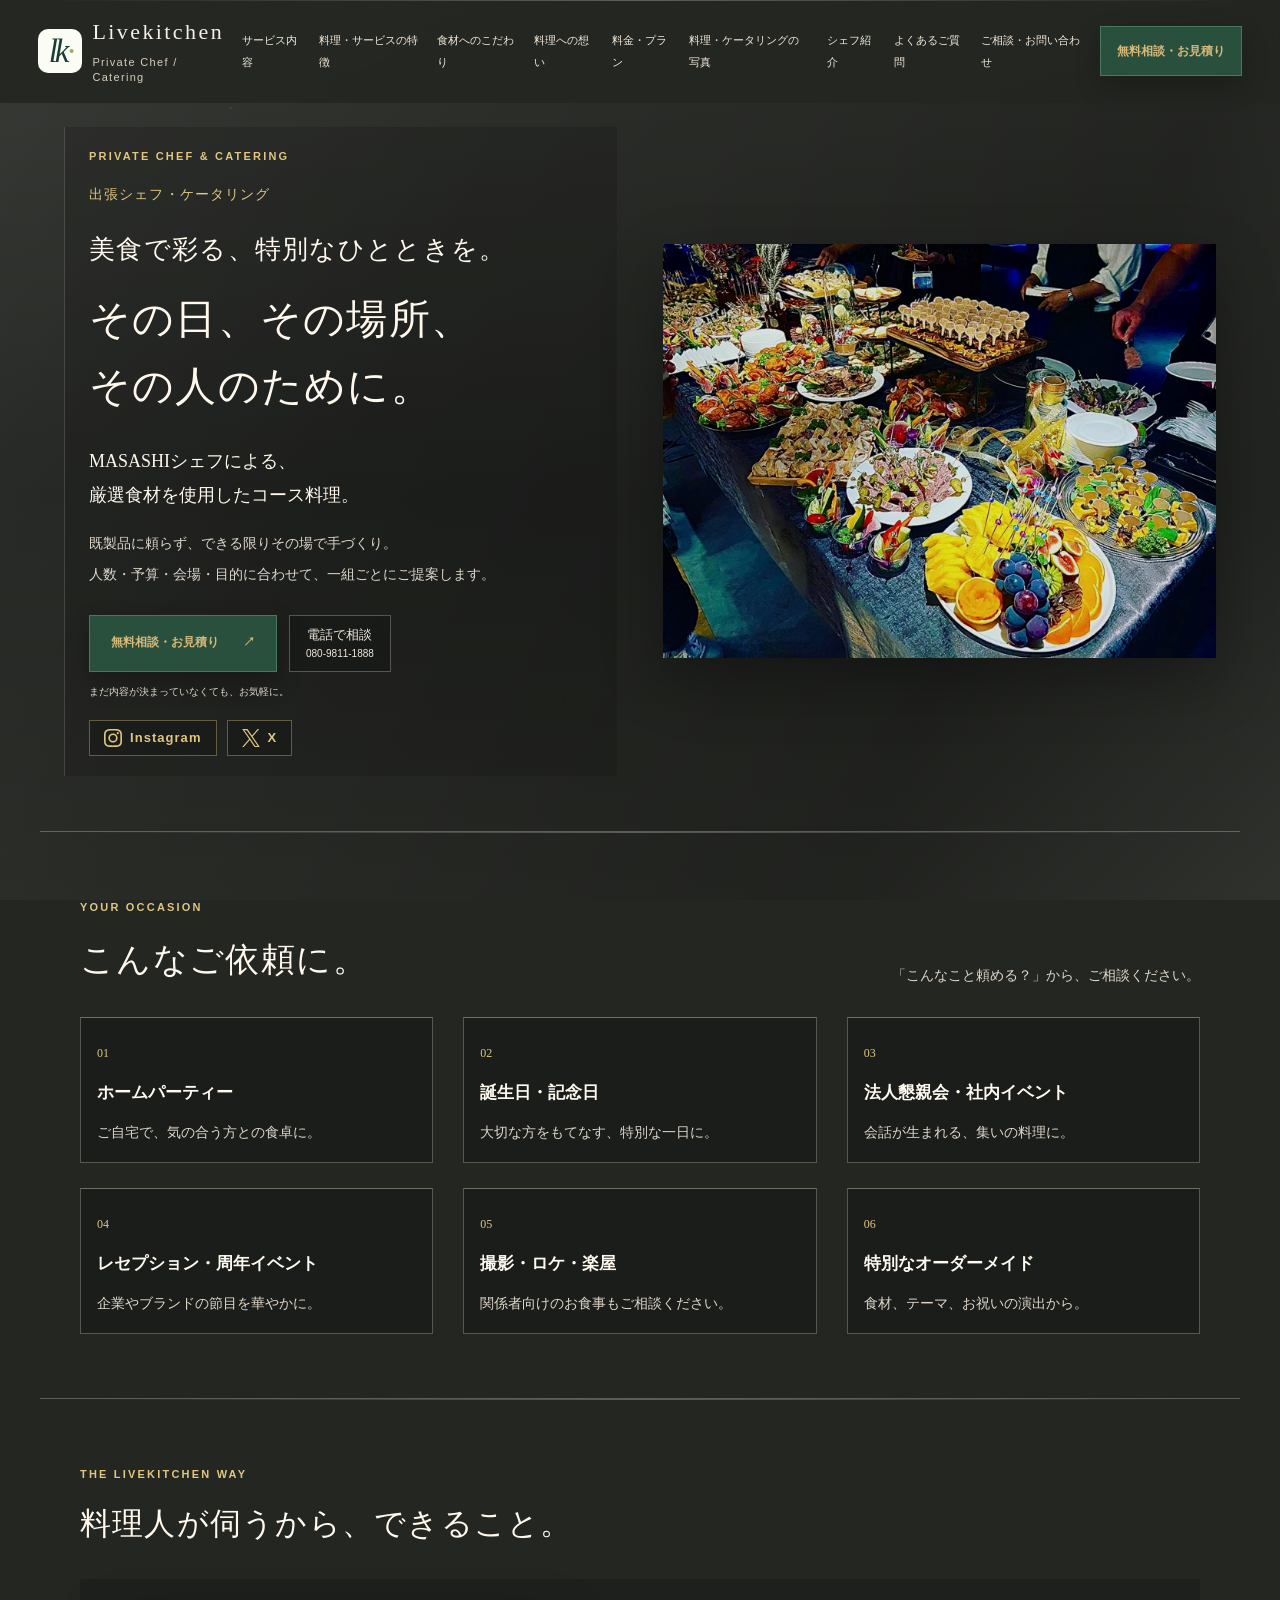
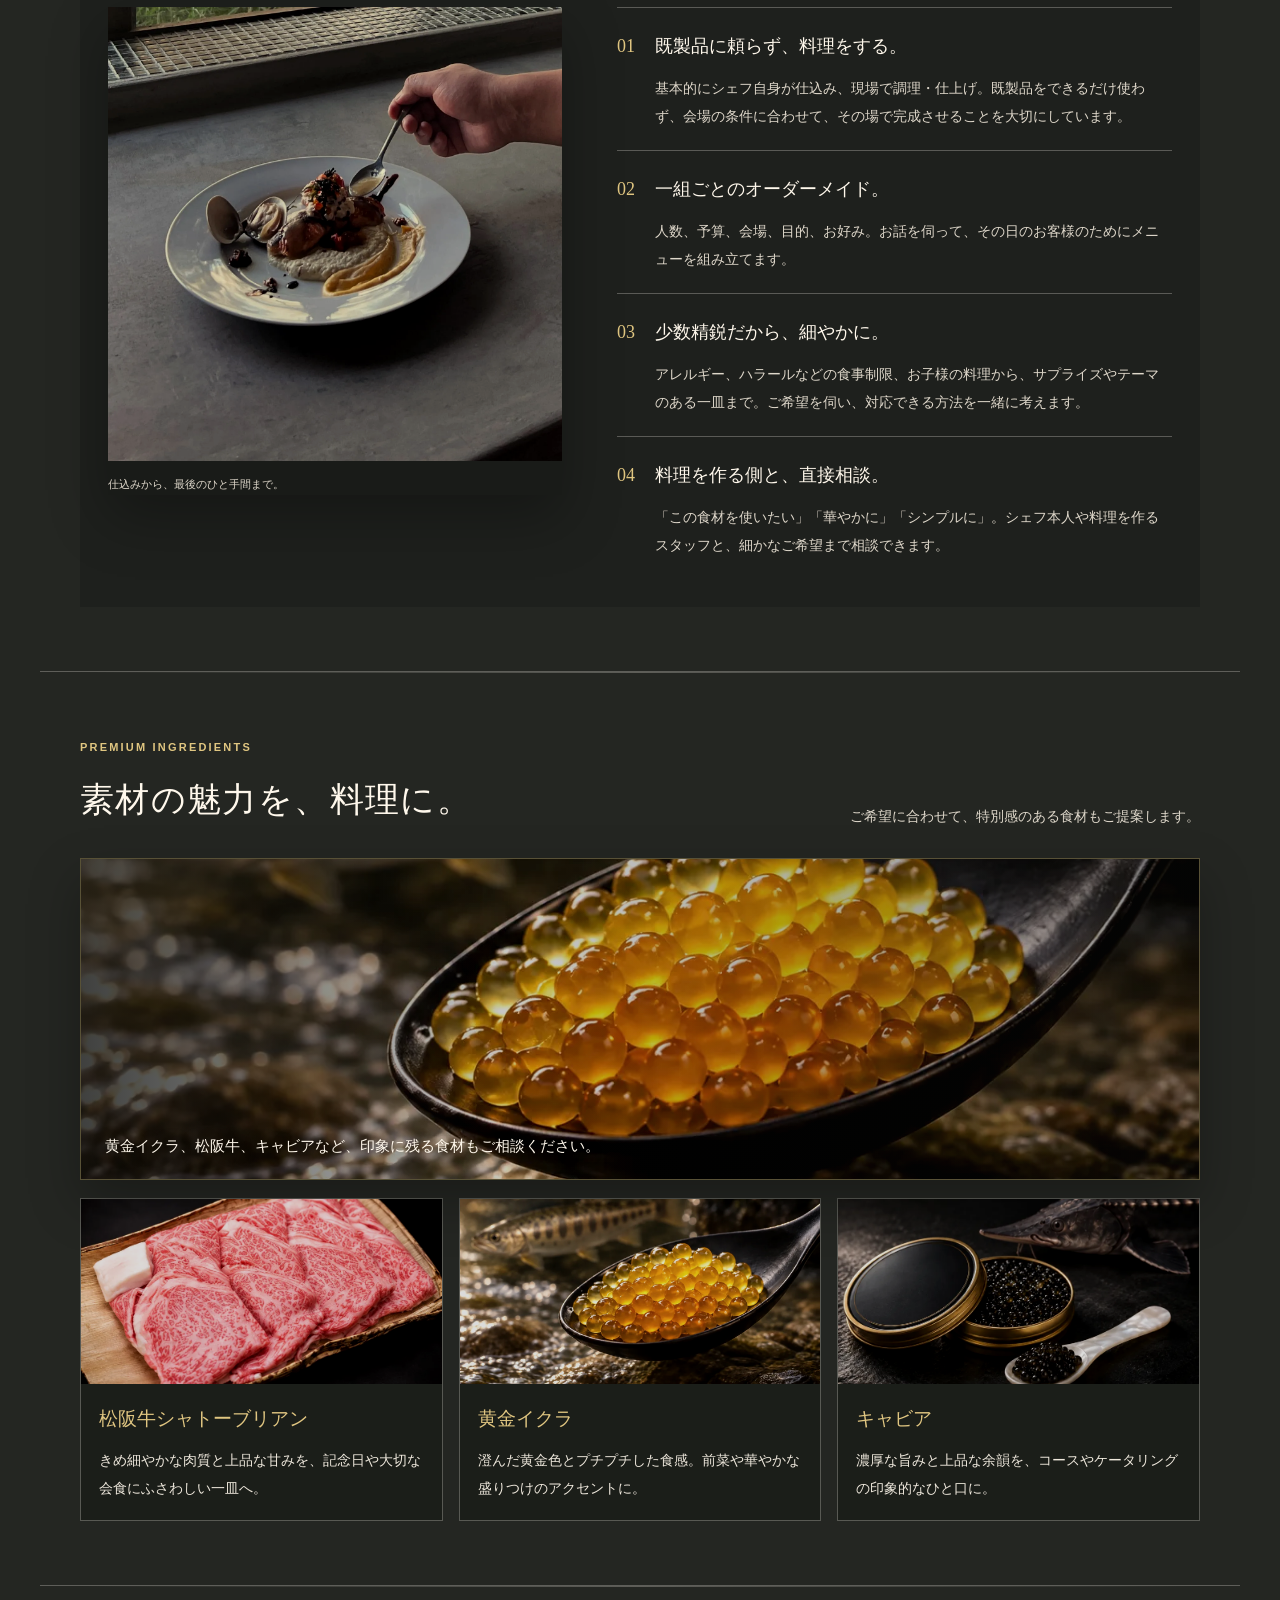
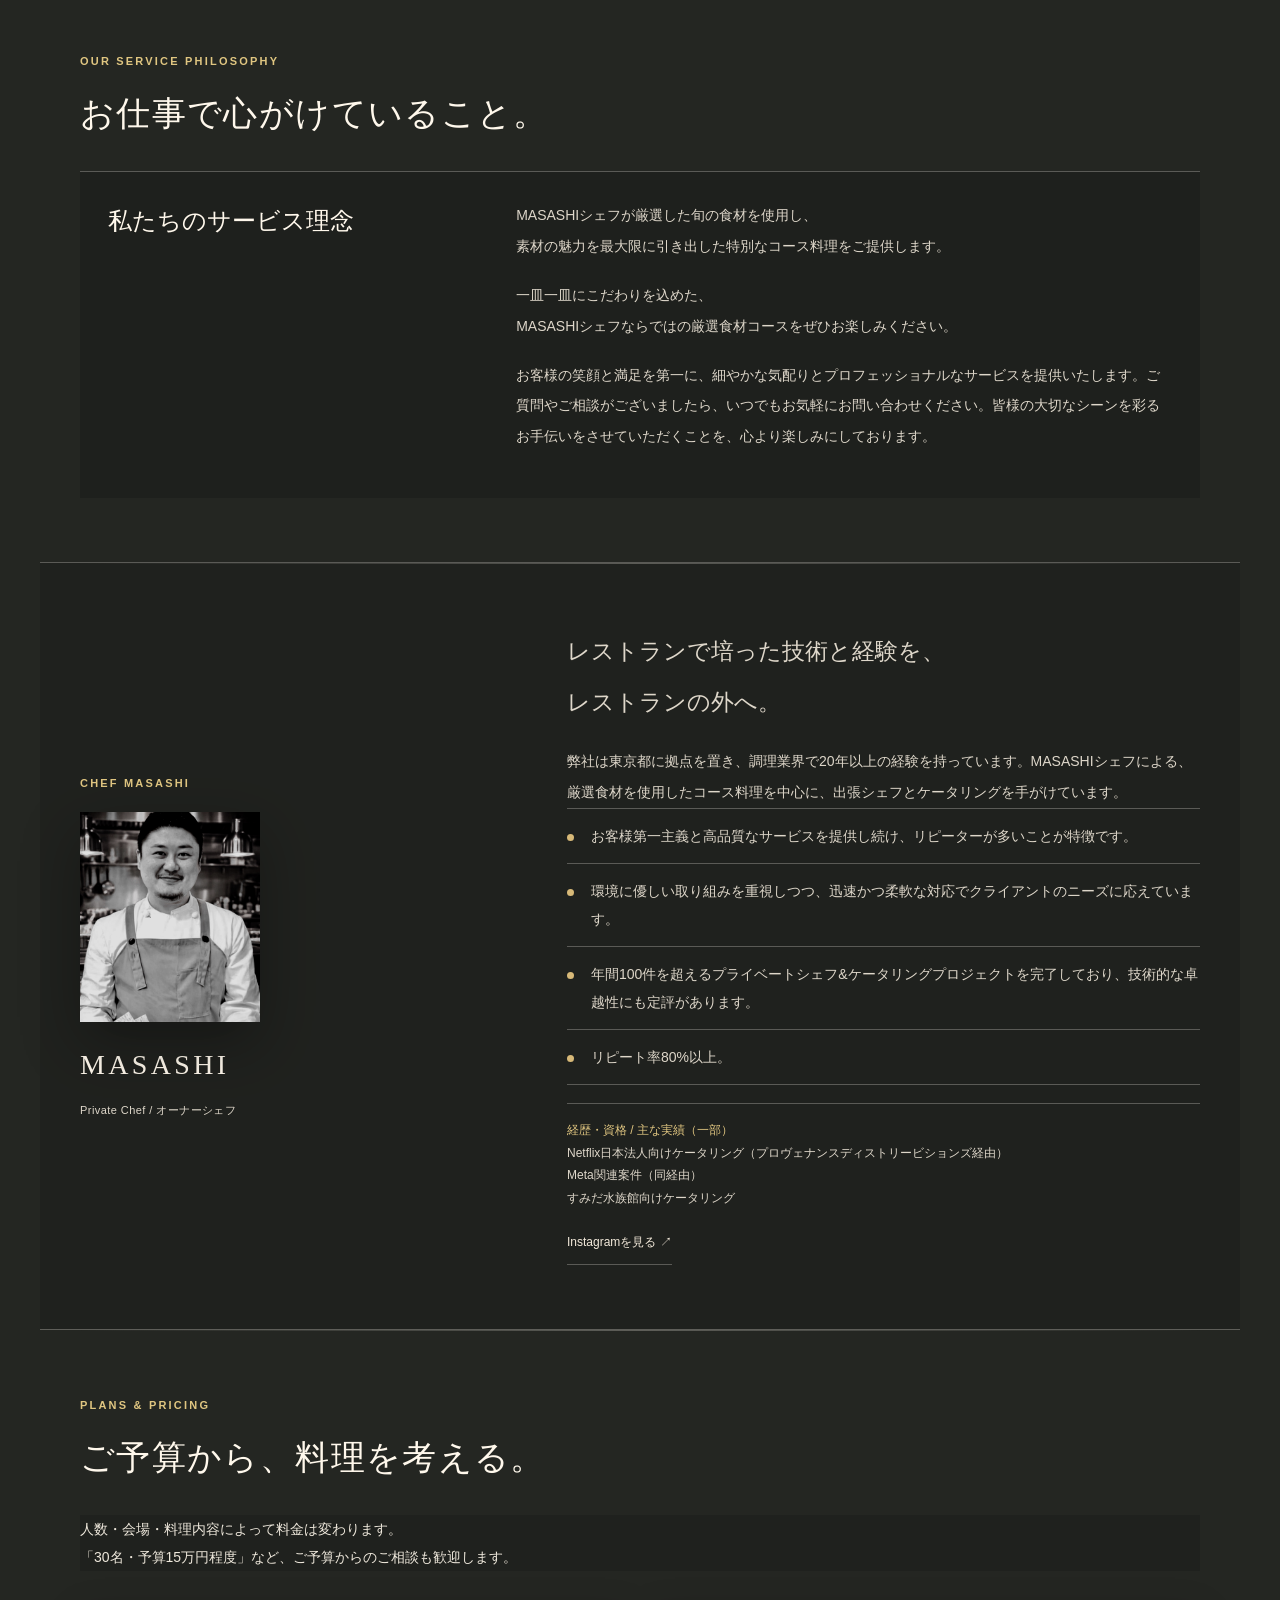
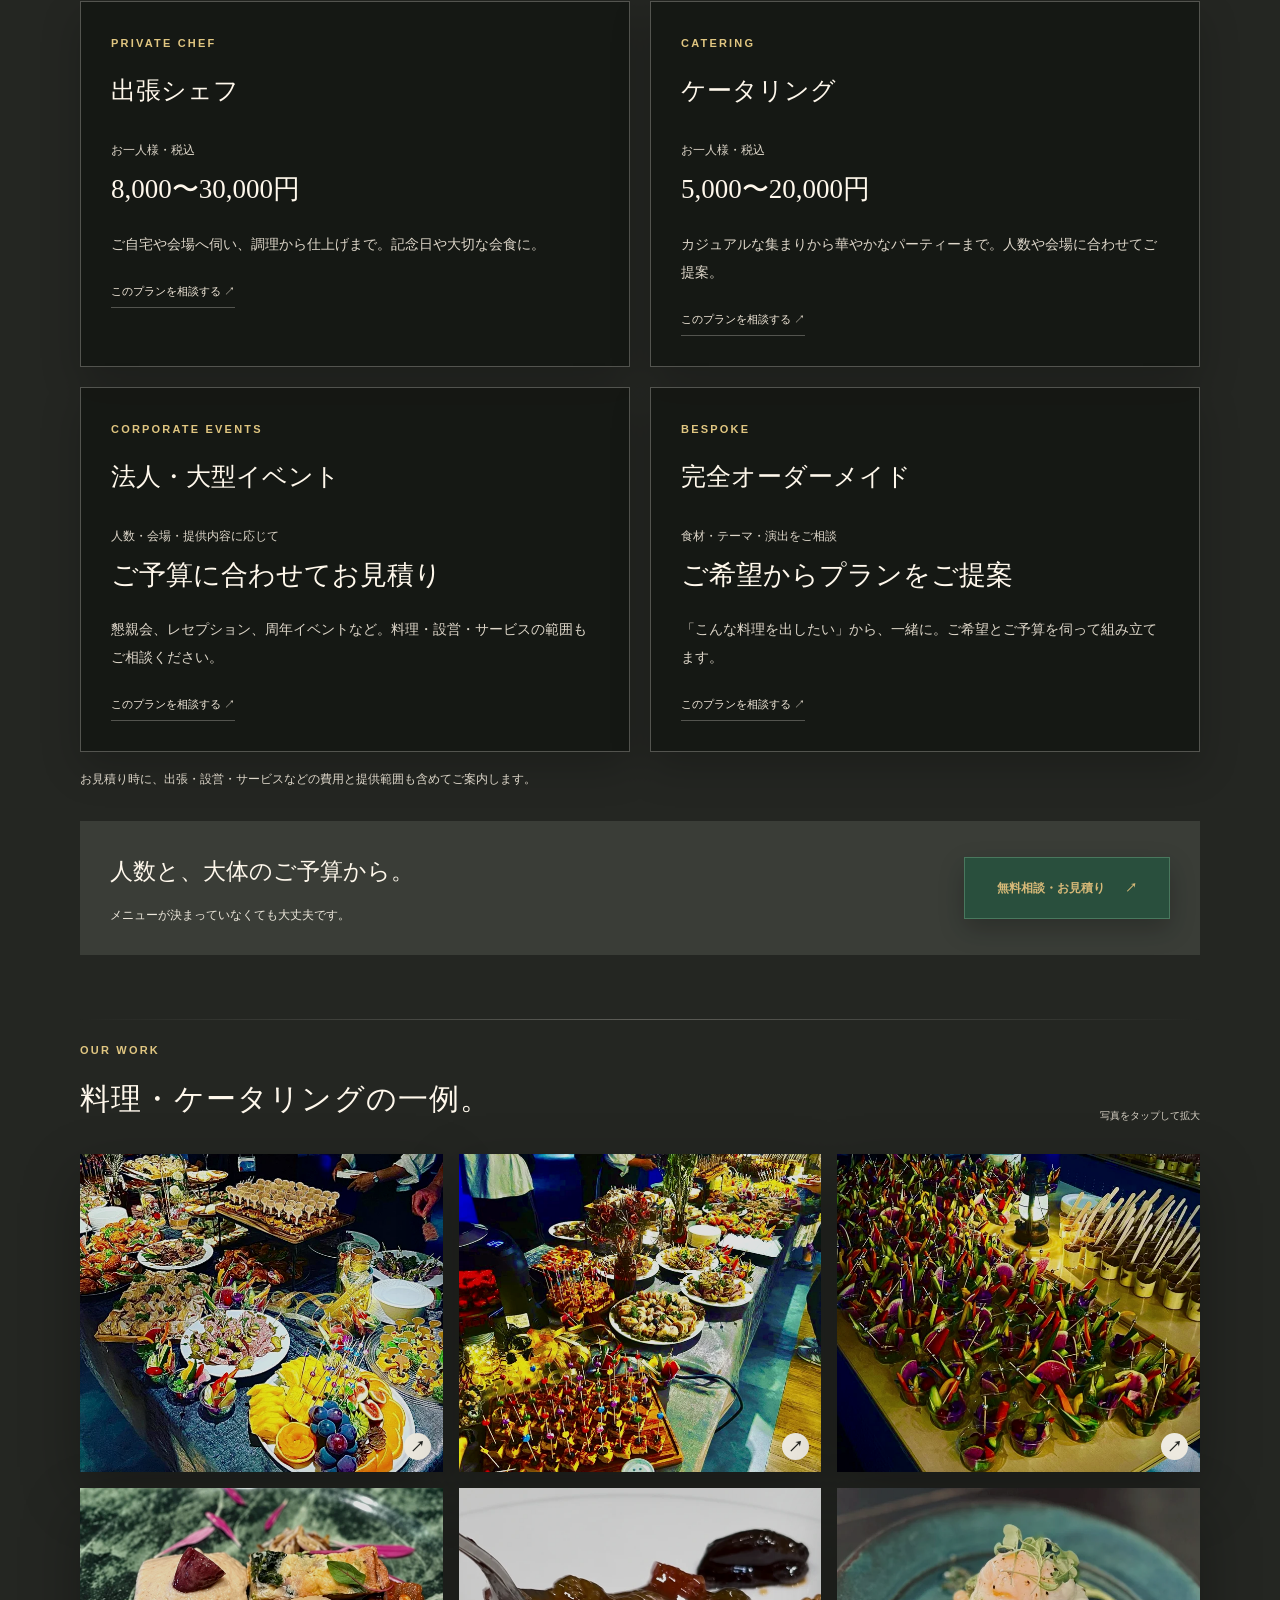
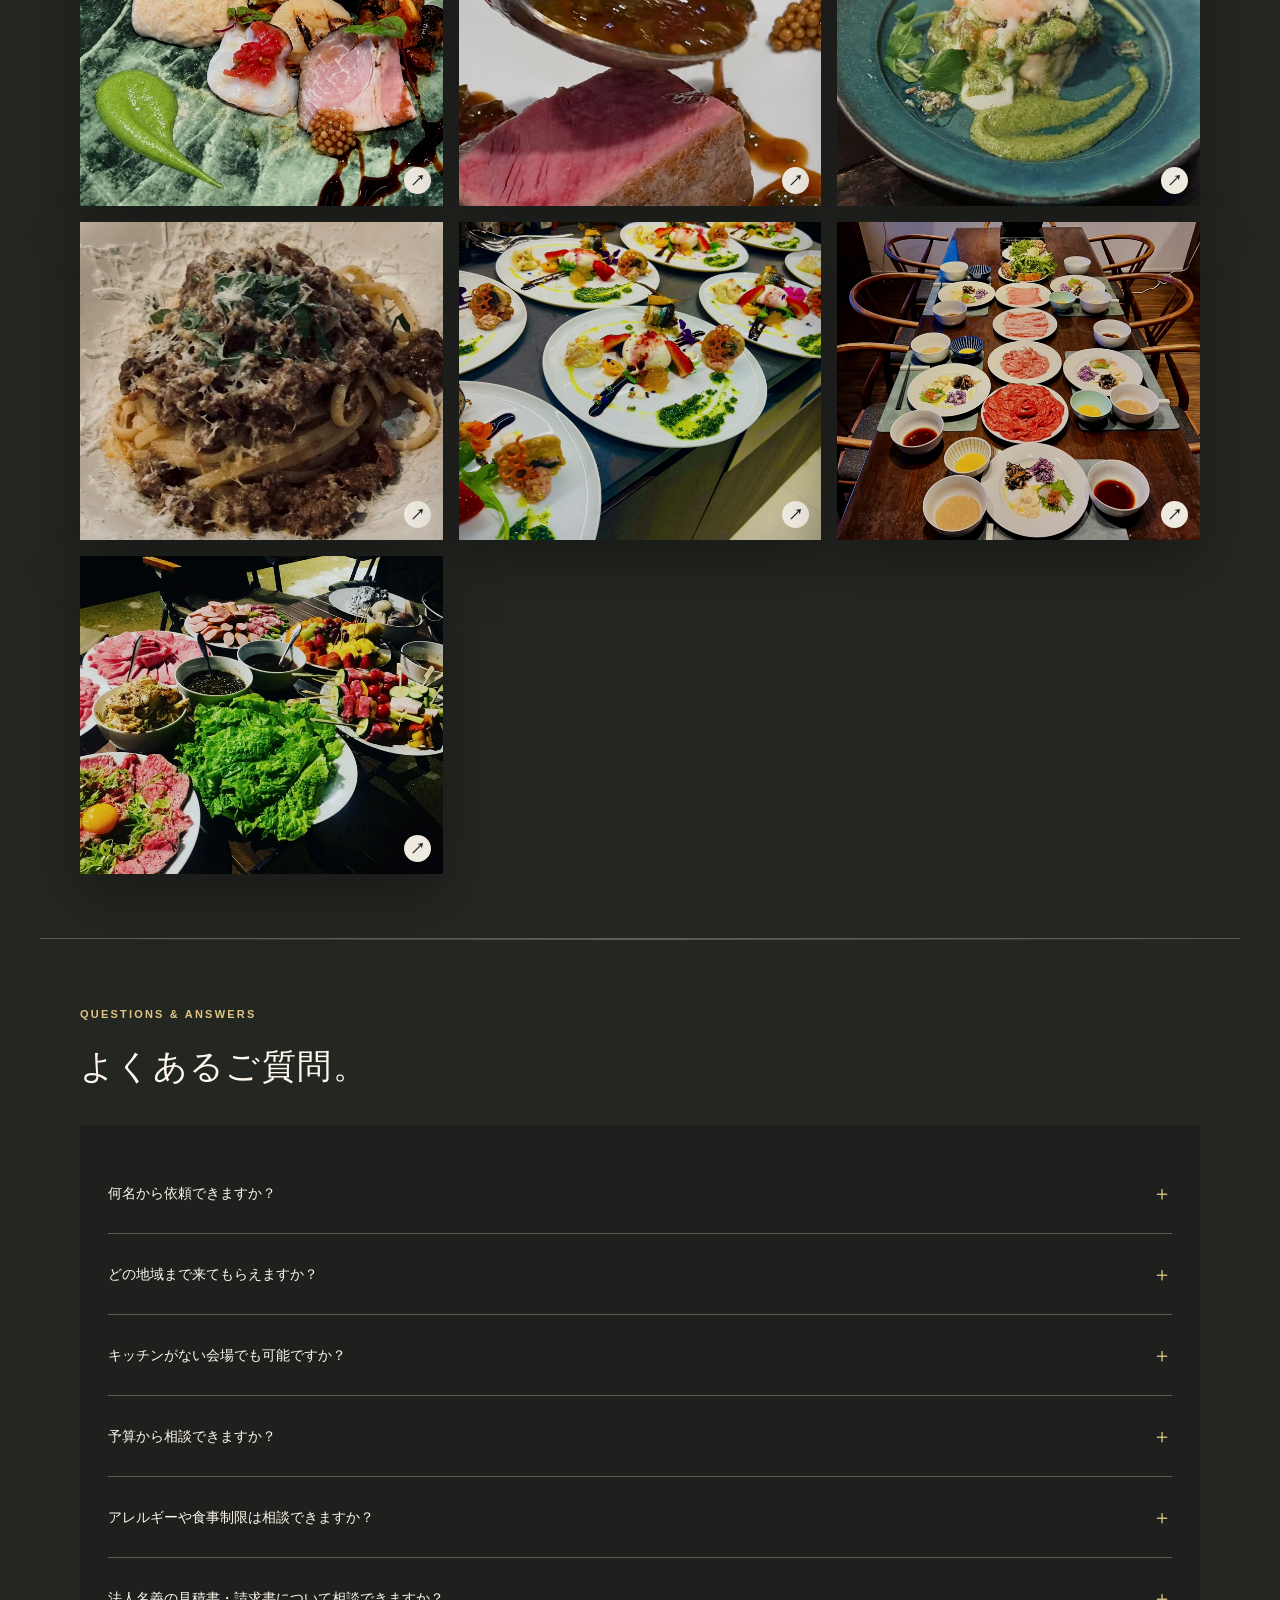
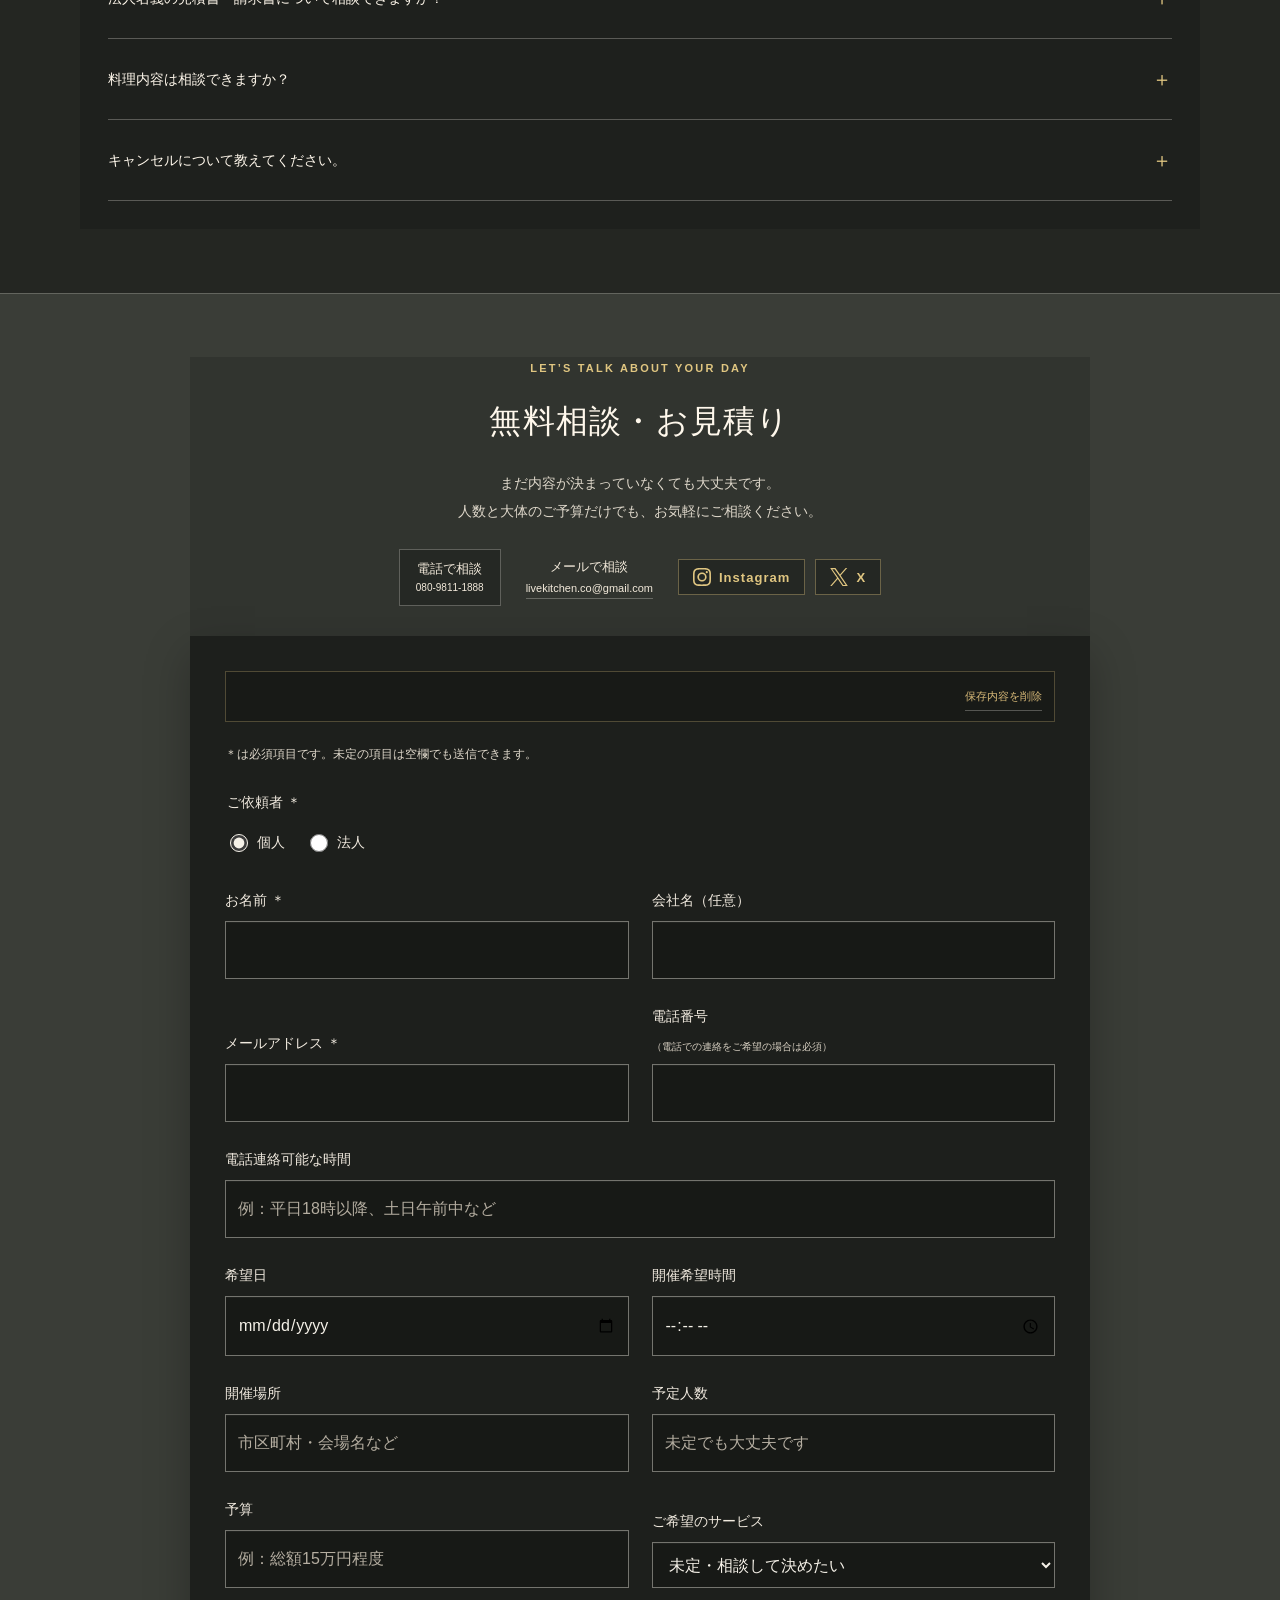
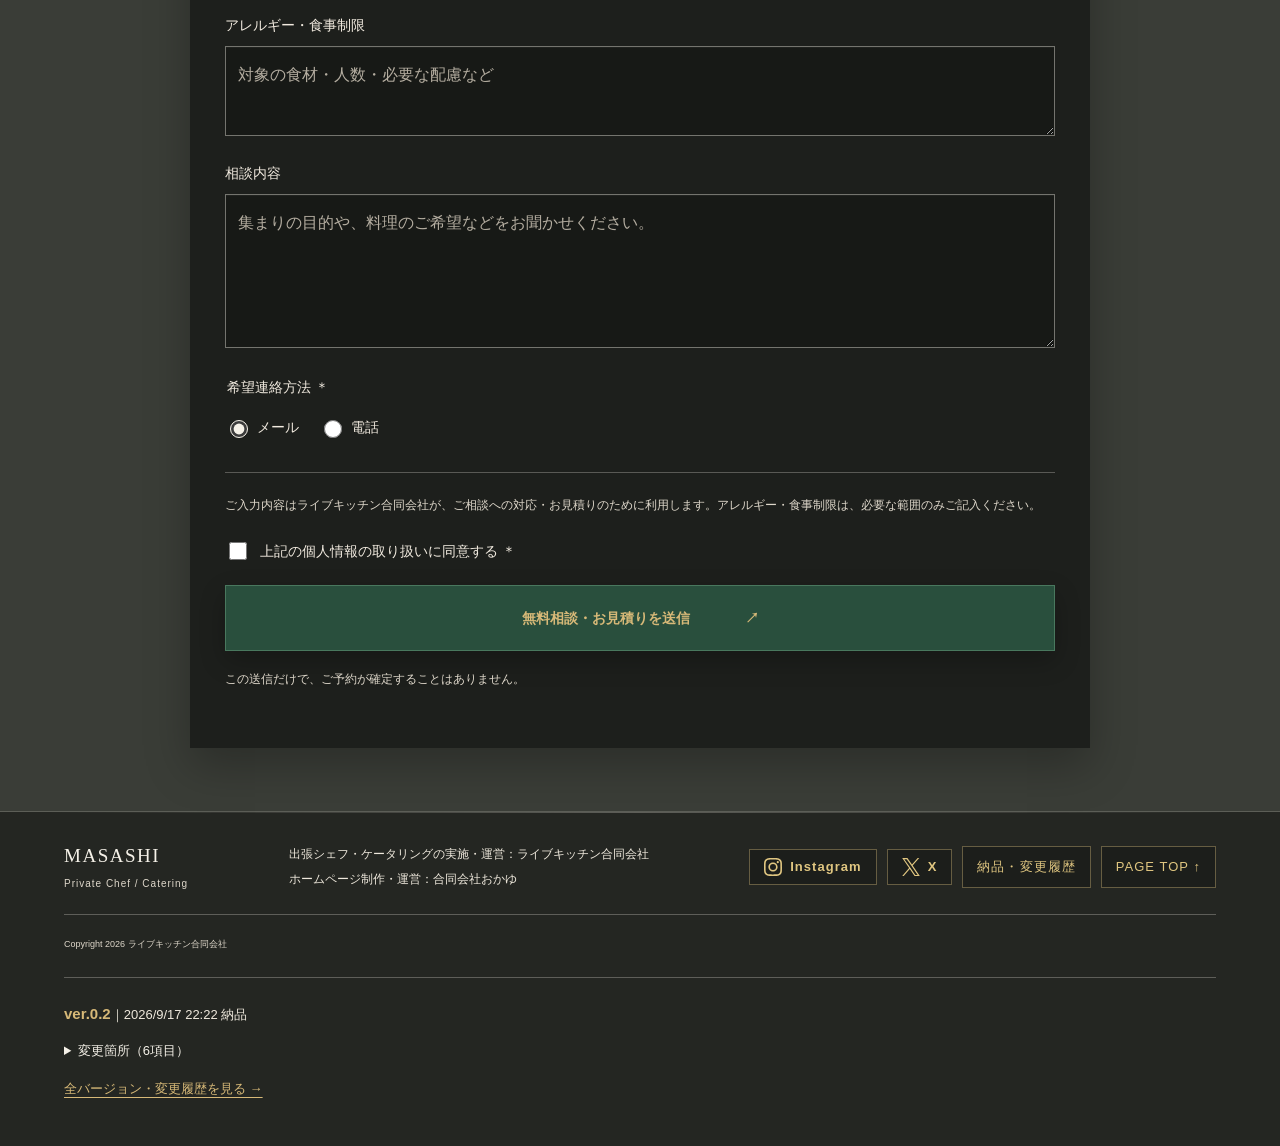
==== snapshots/v0-2/index.html @ 67d87f59 "feat: publish delivery history and freeze ver.0.2 site snapshot" ====
<!doctype html>
<html lang="ja"><head><meta name="robots" content="noindex,nofollow"><meta charset="utf-8"><meta name="viewport" content="width=device-width,initial-scale=1"><title>Livekitchen｜MASASHIの出張シェフ・ケータリング</title><meta name="description" content="MASASHIシェフによる、厳選食材を使用したコース料理を楽しめる出張シェフ・ケータリング。既製品に頼らず、できる限りその場で手づくり。法人イベント、ホームパーティー、記念日など、ご予算やご希望に合わせて一組ごとの料理をご提案します。"><meta name="theme-color" content="#242622"><link rel="canonical" href="https://kitchen.okayu-llc.jp/"><meta property="og:type" content="website"><meta property="og:locale" content="ja_JP"><meta property="og:site_name" content="Livekitchen"><meta property="og:title" content="Livekitchen｜MASASHIの出張シェフ・ケータリング"><meta property="og:description" content="その日、その場所、その人のために。MASASHIシェフによる、厳選食材を使用したコース料理。"><meta property="og:url" content="https://kitchen.okayu-llc.jp/"><meta property="og:image" content="https://kitchen.okayu-llc.jp/assets/masashi-dish-01.jpg"><meta property="og:image:alt" content="青緑の器に彩り豊かに盛りつけた一皿"><meta name="twitter:card" content="summary_large_image"><link rel="icon" href="assets/favicon.png" type="image/png"><link rel="apple-touch-icon" href="assets/apple-touch-icon.png"><link rel="stylesheet" href="style.css?v=28"><link rel="stylesheet" href="assets/delivery-footer.css"></head><body>
<a class="skip-link" href="#main">本文へ</a>
<header><a class="header-identity" href="#top" aria-label="Livekitchen トップ"><span class="site-logo cm-logo" aria-hidden="true">lk<span>·</span></span><span class="brand">Livekitchen<span>Private Chef / Catering</span></span></a><nav id="navigation" aria-label="メインナビゲーション"><a href="#services">サービス内容</a><a href="#cuisine">料理・サービスの特徴</a><a href="#ingredients">食材へのこだわり</a><a href="#philosophy">料理への想い</a><a href="#pricing">料金・プラン</a><a href="#works">料理・ケータリングの写真</a><a href="#about">シェフ紹介</a><a href="#faq">よくあるご質問</a><a href="#contact">ご相談・お問い合わせ</a></nav><a class="header-cta" href="#contact">無料相談・お見積り</a><button class="menu" type="button" aria-controls="navigation" aria-expanded="false" aria-label="メニューを開く"><span class="menu-lines" aria-hidden="true"><span></span><span></span></span></button></header>
<main id="main"><section id="top" class="hero"><div class="hero-copy"><p class="eyebrow">PRIVATE CHEF & CATERING</p><p class="service-kicker">出張シェフ・ケータリング</p><p class="hero-pr">美食で彩る、特別なひとときを。</p><h1>その日、その場所、<br>その人のために。</h1><p class="hero-value">MASASHIシェフによる、<br>厳選食材を使用したコース料理。</p><p class="hero-description">既製品に頼らず、できる限りその場で手づくり。<br>人数・予算・会場・目的に合わせて、一組ごとにご提案します。</p><div class="cta-pair"><a class="button" href="#contact">無料相談・お見積り <span>↗</span></a><a class="phone-cta" href="tel:08098111888">電話で相談<span>080-9811-1888</span></a></div><p class="cta-note">まだ内容が決まっていなくても、お気軽に。</p><div class="social-links"><a class="social-link social-link-instagram" href="https://www.instagram.com/marcy.cooking/" target="_blank" rel="noopener noreferrer" aria-label="Instagramを開く"><svg viewBox="0 0 24 24" aria-hidden="true"><path d="M7.03.084c-1.277.06-2.149.264-2.911.563-.789.308-1.458.72-2.123 1.388-.665.668-1.075 1.337-1.38 2.127-.296.764-.496 1.637-.552 2.914-.056 1.278-.069 1.688-.063 4.947.007 3.259.021 3.667.083 4.947.061 1.277.264 2.148.564 2.911.308.789.72 1.457 1.388 2.123.668.665 1.337 1.074 2.129 1.38.763.295 1.636.496 2.913.552 1.277.056 1.688.069 4.946.063 3.258-.007 3.668-.021 4.948-.082 1.28-.061 2.147-.265 2.91-.563.789-.309 1.458-.72 2.123-1.388.665-.668 1.075-1.338 1.38-2.129.296-.763.497-1.636.552-2.912.056-1.281.069-1.69.063-4.948-.006-3.258-.021-3.667-.082-4.946-.061-1.28-.264-2.149-.563-2.912-.308-.789-.72-1.457-1.388-2.123-.668-.665-1.338-1.074-2.128-1.38-.764-.296-1.636-.496-2.913-.552C15.647.009 15.236-.005 11.977.001 8.718.008 8.31.022 7.03.084m.14 21.693c-1.17-.051-1.805-.245-2.229-.408-.56-.216-.96-.477-1.382-.895-.422-.418-.681-.819-.9-1.378-.164-.424-.362-1.058-.417-2.228-.059-1.265-.072-1.644-.079-4.848-.007-3.204.005-3.583.061-4.848.05-1.169.246-1.805.408-2.228.216-.561.476-.96.895-1.382.419-.422.818-.681 1.378-.9.423-.165 1.058-.362 2.227-.417 1.266-.06 1.645-.072 4.848-.079 3.203-.007 3.584.005 4.85.061 1.169.051 1.805.244 2.228.408.561.216.96.475 1.382.895.422.419.682.818.9 1.379.165.422.362 1.056.417 2.226.06 1.266.074 1.645.08 4.848.005 3.203-.006 3.583-.061 4.848-.051 1.17-.245 1.806-.408 2.229-.216.56-.476.96-.896 1.381-.419.422-.818.681-1.378.9-.422.165-1.058.362-2.226.418-1.266.059-1.645.072-4.85.079-3.204.007-3.582-.006-4.848-.061M16.953 5.586a1.44 1.44 0 1 0 1.437-1.442 1.44 1.44 0 0 0-1.437 1.442M5.839 12.012c.006 3.403 2.77 6.156 6.173 6.149 3.403-.006 6.157-2.77 6.151-6.173-.007-3.403-2.771-6.156-6.174-6.15-3.403.007-6.156 2.772-6.15 6.174M8 12.008a4 4 0 1 1 4.008 3.992A4 4 0 0 1 8 12.008"/></svg><span>Instagram</span></a><a class="social-link social-link-x" href="https://x.com/livekitchen_co6" target="_blank" rel="noopener noreferrer" aria-label="Xを開く"><svg viewBox="0 0 24 24" aria-hidden="true"><path d="M14.234 10.162 22.977 0h-2.072l-7.591 8.824L7.251 0H.258l9.168 13.343L.258 24H2.33l8.016-9.318L16.749 24h6.993zm-2.837 3.299-.929-1.329L3.076 1.56h3.182l5.965 8.532.929 1.329 7.754 11.09h-3.182z"/></svg><span>X</span></a></div></div><figure class="hero-photo"><img src="assets/plated-green.webp?v=01" srcset="assets/plated-green-thumb.webp?v=01 720w, assets/plated-green.webp?v=01 1440w" sizes="(max-width:650px) 100vw, 48vw" alt="青緑の器に、彩り豊かに盛りつけた一皿" fetchpriority="high" width="1440" height="1085"></figure></section>
<section id="services" class="section occasions"><div class="section-heading"><div><p class="eyebrow">YOUR OCCASION</p><h2>こんなご依頼に。</h2></div><p>「こんなこと頼める？」から、ご相談ください。</p></div><div class="occasion-grid"><article><span>01</span><h3>ホームパーティー</h3><p>ご自宅で、気の合う方との食卓に。</p></article><article><span>02</span><h3>誕生日・記念日</h3><p>大切な方をもてなす、特別な一日に。</p></article><article><span>03</span><h3>法人懇親会・社内イベント</h3><p>会話が生まれる、集いの料理に。</p></article><article><span>04</span><h3>レセプション・周年イベント</h3><p>企業やブランドの節目を華やかに。</p></article><article><span>05</span><h3>撮影・ロケ・楽屋</h3><p>関係者向けのお食事もご相談ください。</p></article><article><span>06</span><h3>特別なオーダーメイド</h3><p>食材、テーマ、お祝いの演出から。</p></article></div></section>
<section id="cuisine" class="cuisine section"><div class="section-heading"><div><p class="eyebrow">THE LIVEKITCHEN WAY</p><h2>料理人が伺うから、できること。</h2></div></div><div class="reason-layout"><figure><img src="assets/chef-finishing.webp" alt="会場で一皿の盛りつけを仕上げる手元" width="1080" height="1080" loading="lazy"><figcaption>仕込みから、最後のひと手間まで。</figcaption></figure><div class="reasons"><article><span>01</span><div><h3>既製品に頼らず、料理をする。</h3><p>基本的にシェフ自身が仕込み、現場で調理・仕上げ。既製品をできるだけ使わず、会場の条件に合わせて、その場で完成させることを大切にしています。</p></div></article><article><span>02</span><div><h3>一組ごとのオーダーメイド。</h3><p>人数、予算、会場、目的、お好み。お話を伺って、その日のお客様のためにメニューを組み立てます。</p></div></article><article><span>03</span><div><h3>少数精鋭だから、細やかに。</h3><p>アレルギー、ハラールなどの食事制限、お子様の料理から、サプライズやテーマのある一皿まで。ご希望を伺い、対応できる方法を一緒に考えます。</p></div></article><article><span>04</span><div><h3>料理を作る側と、直接相談。</h3><p>「この食材を使いたい」「華やかに」「シンプルに」。シェフ本人や料理を作るスタッフと、細かなご希望まで相談できます。</p></div></article></div></div></section>
<section id="ingredients" class="ingredients section"><div class="section-heading"><div><p class="eyebrow">PREMIUM INGREDIENTS</p><h2>素材の魅力を、料理に。</h2></div><p>ご希望に合わせて、特別感のある食材もご提案します。</p></div><figure class="ingredient-banner"><img src="assets/ingredient-golden-ikura.webp" alt="黄金イクラを黒いスプーンに盛りつけた素材写真" width="1200" height="900" loading="lazy"><figcaption>黄金イクラ、松阪牛、キャビアなど、印象に残る食材もご相談ください。</figcaption></figure><div class="ingredient-notes"><article><img src="assets/ingredient-matsusaka-beef.webp" alt="松阪牛シャトーブリアン" width="900" height="675" loading="lazy"><span>松阪牛シャトーブリアン</span><p>きめ細やかな肉質と上品な甘みを、記念日や大切な会食にふさわしい一皿へ。</p></article><article><img src="assets/ingredient-golden-ikura.webp" alt="黄金イクラ" width="1200" height="900" loading="lazy"><span>黄金イクラ</span><p>澄んだ黄金色とプチプチした食感。前菜や華やかな盛りつけのアクセントに。</p></article><article><img src="assets/ingredient-caviar.webp" alt="キャビア" width="900" height="675" loading="lazy"><span>キャビア</span><p>濃厚な旨みと上品な余韻を、コースやケータリングの印象的なひと口に。</p></article></div></section>
<section id="philosophy" class="philosophy section"><div class="section-heading"><div><p class="eyebrow">OUR SERVICE PHILOSOPHY</p><h2>お仕事で心がけていること。</h2></div></div><div class="philosophy-layout"><p class="chef-lead">私たちのサービス理念</p><div class="philosophy-copy"><p>MASASHIシェフが厳選した旬の食材を使用し、<br>素材の魅力を最大限に引き出した特別なコース料理をご提供します。</p><p>一皿一皿にこだわりを込めた、<br>MASASHIシェフならではの厳選食材コースをぜひお楽しみください。</p><p>お客様の笑顔と満足を第一に、細やかな気配りとプロフェッショナルなサービスを提供いたします。ご質問やご相談がございましたら、いつでもお気軽にお問い合わせください。皆様の大切なシーンを彩るお手伝いをさせていただくことを、心より楽しみにしております。</p></div></div></section>
<section id="about" class="about section"><div><p class="eyebrow">CHEF MASASHI</p><img class="chef-portrait" src="assets/chef-masashi.jpg?v=11" alt="オーナーシェフ MASASHI" width="1024" height="1536" loading="lazy"><h2>MASASHI<span class="about-nickname">Private Chef / オーナーシェフ</span></h2></div><div class="about-copy"><p class="chef-lead">レストランで培った技術と経験を、<br>レストランの外へ。</p><p>弊社は東京都に拠点を置き、調理業界で20年以上の経験を持っています。MASASHIシェフによる、厳選食材を使用したコース料理を中心に、出張シェフとケータリングを手がけています。</p><ul class="company-points"><li>お客様第一主義と高品質なサービスを提供し続け、リピーターが多いことが特徴です。</li><li>環境に優しい取り組みを重視しつつ、迅速かつ柔軟な対応でクライアントのニーズに応えています。</li><li>年間100件を超えるプライベートシェフ&ケータリングプロジェクトを完了しており、技術的な卓越性にも定評があります。</li><li>リピート率80%以上。</li></ul><p class="profile-achievements"><strong>経歴・資格 / 主な実績（一部）</strong><br>Netflix日本法人向けケータリング（プロヴェナンスディストリービションズ経由）<br>Meta関連案件（同経由）<br>すみだ水族館向けケータリング</p><a class="text-link" href="https://www.instagram.com/marcy.cooking/" target="_blank" rel="noopener noreferrer">Instagramを見る ↗</a></div></section>
<section id="pricing" class="pricing section"><div class="section-heading"><div><p class="eyebrow">PLANS & PRICING</p><h2>ご予算から、料理を考える。</h2></div></div><p class="pricing-intro">人数・会場・料理内容によって料金は変わります。<br>「30名・予算15万円程度」など、ご予算からのご相談も歓迎します。</p><div class="price-grid"><article class="plan-card"><p class="eyebrow">PRIVATE CHEF</p><h3>出張シェフ</h3><p class="plan-unit">お一人様・税込</p><p class="plan-amount">8,000〜30,000円</p><p class="plan-description">ご自宅や会場へ伺い、調理から仕上げまで。記念日や大切な会食に。</p><a href="#contact">このプランを相談する ↗</a></article><article class="plan-card"><p class="eyebrow">CATERING</p><h3>ケータリング</h3><p class="plan-unit">お一人様・税込</p><p class="plan-amount">5,000〜20,000円</p><p class="plan-description">カジュアルな集まりから華やかなパーティーまで。人数や会場に合わせてご提案。</p><a href="#contact">このプランを相談する ↗</a></article><article class="plan-card"><p class="eyebrow">CORPORATE EVENTS</p><h3>法人・大型イベント</h3><p class="plan-unit">人数・会場・提供内容に応じて</p><p class="plan-amount">ご予算に合わせてお見積り</p><p class="plan-description">懇親会、レセプション、周年イベントなど。料理・設営・サービスの範囲もご相談ください。</p><a href="#contact">このプランを相談する ↗</a></article><article class="plan-card"><p class="eyebrow">BESPOKE</p><h3>完全オーダーメイド</h3><p class="plan-unit">食材・テーマ・演出をご相談</p><p class="plan-amount">ご希望からプランをご提案</p><p class="plan-description">「こんな料理を出したい」から、一緒に。ご希望とご予算を伺って組み立てます。</p><a href="#contact">このプランを相談する ↗</a></article></div><p class="price-note">お見積り時に、出張・設営・サービスなどの費用と提供範囲も含めてご案内します。</p><div class="mid-cta"><div><h3>人数と、大体のご予算から。</h3><p>メニューが決まっていなくても大丈夫です。</p></div><a class="button" href="#contact">無料相談・お見積り <span>↗</span></a></div></section>
<section id="works" class="photo-gallery section"><div class="section-heading"><div><p class="eyebrow">OUR WORK</p><h2>料理・ケータリングの一例。</h2></div><span class="gallery-note">写真をタップして拡大</span></div><div class="photo-grid"><button class="photo-tile" type="button" data-photo="assets/gallery-01.webp" data-caption="彩り豊かな料理が並ぶケータリングテーブル" aria-label="彩り豊かな料理が並ぶケータリングテーブルを拡大"><img src="assets/gallery-01-thumb.webp" alt="彩り豊かな料理が並ぶケータリングテーブル" width="720" height="720" loading="lazy"><span aria-hidden="true">↗</span></button><button class="photo-tile" type="button" data-photo="assets/gallery-02.webp" data-caption="さまざまな料理を並べたビュッフェ" aria-label="さまざまな料理を並べたビュッフェを拡大"><img src="assets/gallery-02-thumb.webp" alt="さまざまな料理を並べたビュッフェ" width="720" height="720" loading="lazy"><span aria-hidden="true">↗</span></button><button class="photo-tile" type="button" data-photo="assets/gallery-03.webp" data-caption="色とりどりのフィンガーフード" aria-label="色とりどりのフィンガーフードを拡大"><img src="assets/gallery-03-thumb.webp" alt="色とりどりのフィンガーフード" width="720" height="720" loading="lazy"><span aria-hidden="true">↗</span></button><button class="photo-tile" type="button" data-photo="assets/gallery-04.webp?v=clean1" data-caption="緑の器に盛りつけた前菜" aria-label="緑の器に盛りつけた前菜を拡大"><img src="assets/gallery-04-thumb.webp?v=clean1" alt="緑の器に盛りつけた前菜" width="720" height="720" loading="lazy"><span aria-hidden="true">↗</span></button><button class="photo-tile" type="button" data-photo="assets/gallery-05.webp?v=clean1" data-caption="ソースを添えた肉料理" aria-label="ソースを添えた肉料理を拡大"><img src="assets/gallery-05-thumb.webp?v=clean1" alt="ソースを添えた肉料理" width="720" height="720" loading="lazy"><span aria-hidden="true">↗</span></button><button class="photo-tile" type="button" data-photo="assets/gallery-06.webp" data-caption="青緑の器に盛りつけた一皿" aria-label="青緑の器に盛りつけた一皿を拡大"><img src="assets/gallery-06-thumb.webp" alt="青緑の器に盛りつけた一皿" width="720" height="720" loading="lazy"><span aria-hidden="true">↗</span></button><button class="photo-tile" type="button" data-photo="assets/gallery-07.webp" data-caption="肉とハーブを添えたパスタ" aria-label="肉とハーブを添えたパスタを拡大"><img src="assets/gallery-07-thumb.webp" alt="肉とハーブを添えたパスタ" width="720" height="720" loading="lazy"><span aria-hidden="true">↗</span></button><button class="photo-tile" type="button" data-photo="assets/gallery-08.webp" data-caption="彩り豊かなコース料理の盛りつけ" aria-label="彩り豊かなコース料理の盛りつけを拡大"><img src="assets/gallery-08-thumb.webp" alt="彩り豊かなコース料理の盛りつけ" width="720" height="720" loading="lazy"><span aria-hidden="true">↗</span></button><button class="photo-tile" type="button" data-photo="assets/gallery-09.webp" data-caption="食卓に並ぶ料理の数々" aria-label="食卓に並ぶ料理の数々を拡大"><img src="assets/gallery-09-thumb.webp" alt="食卓に並ぶ料理の数々" width="720" height="720" loading="lazy"><span aria-hidden="true">↗</span></button><button class="photo-tile" type="button" data-photo="assets/gallery-10.webp" data-caption="肉や野菜を並べたパーティーの食卓" aria-label="肉や野菜を並べたパーティーの食卓を拡大"><img src="assets/gallery-10-thumb.webp" alt="肉や野菜を並べたパーティーの食卓" width="720" height="720" loading="lazy"><span aria-hidden="true">↗</span></button></div></section>

<section id="faq" class="faq section"><div class="section-heading"><div><p class="eyebrow">QUESTIONS & ANSWERS</p><h2>よくあるご質問。</h2></div></div><div class="faq-list"><details><summary>何名から依頼できますか？<span aria-hidden="true">＋</span></summary><p>ご希望人数をお知らせください。出張先や料理内容を伺い、対応できるプランをご案内します。</p></details><details><summary>どの地域まで来てもらえますか？<span aria-hidden="true">＋</span></summary><p>開催場所を添えてご相談ください。日程・移動距離・会場条件を確認して、対応可否と出張にかかる費用をご案内します。</p></details><details><summary>キッチンがない会場でも可能ですか？<span aria-hidden="true">＋</span></summary><p>設備や搬入条件によって、提供できる料理や仕上げ方が変わります。キッチン・電源・水道など、分かる範囲で会場の状況をお知らせください。</p></details><details><summary>予算から相談できますか？<span aria-hidden="true">＋</span></summary><p>はい。人数とおおよそのご予算からご相談いただけます。料理内容や提供方法を、ご予算に合わせてご提案します。</p></details><details><summary>アレルギーや食事制限は相談できますか？<span aria-hidden="true">＋</span></summary><p>事前にご相談ください。対象食材や必要な配慮を確認し、対応可否をご案内します。ハラールなどの食事制限も、必要条件を伺って個別に確認します。すべての制限への対応や、微量混入の防止を一律に保証するものではありません。</p></details><details><summary>法人名義の見積書・請求書について相談できますか？<span aria-hidden="true">＋</span></summary><p>必要な書類・宛名・お支払い条件をお知らせください。発行内容や手続きについて、ご依頼前に確認してご案内します。</p></details><details><summary>料理内容は相談できますか？<span aria-hidden="true">＋</span></summary><p>はい。好きな食材、苦手なもの、お子様向けの料理、お祝いの演出など、料理を作る側と直接ご相談いただけます。</p></details><details><summary>キャンセルについて教えてください。<span aria-hidden="true">＋</span></summary><p>日程変更・キャンセルの条件は、ご依頼内容に応じてお見積り時にご案内します。内容をご確認のうえ、お申し込みください。</p></details></div></section>
<section id="contact" class="contact"><div class="contact-inner"><p class="eyebrow">LET’S TALK ABOUT YOUR DAY</p><h2>無料相談・お見積り</h2><p class="contact-intro">まだ内容が決まっていなくても大丈夫です。<br>人数と大体のご予算だけでも、お気軽にご相談ください。</p><div class="contact-alternatives"><a class="phone-cta" href="tel:08098111888">電話で相談<span>080-9811-1888</span></a><a class="email-cta" href="mailto:livekitchen.co@gmail.com">メールで相談<span>livekitchen.co@gmail.com</span></a><span class="contact-social"><a class="social-link social-link-instagram" href="https://www.instagram.com/marcy.cooking/" target="_blank" rel="noopener noreferrer" aria-label="Instagramを開く"><svg viewBox="0 0 24 24" aria-hidden="true"><path d="M7.03.084c-1.277.06-2.149.264-2.911.563-.789.308-1.458.72-2.123 1.388-.665.668-1.075 1.337-1.38 2.127-.296.764-.496 1.637-.552 2.914-.056 1.278-.069 1.688-.063 4.947.007 3.259.021 3.667.083 4.947.061 1.277.264 2.148.564 2.911.308.789.72 1.457 1.388 2.123.668.665 1.337 1.074 2.129 1.38.763.295 1.636.496 2.913.552 1.277.056 1.688.069 4.946.063 3.258-.007 3.668-.021 4.948-.082 1.28-.061 2.147-.265 2.91-.563.789-.309 1.458-.72 2.123-1.388.665-.668 1.075-1.338 1.38-2.129.296-.763.497-1.636.552-2.912.056-1.281.069-1.69.063-4.948-.006-3.258-.021-3.667-.082-4.946-.061-1.28-.264-2.149-.563-2.912-.308-.789-.72-1.457-1.388-2.123-.668-.665-1.338-1.074-2.128-1.38-.764-.296-1.636-.496-2.913-.552C15.647.009 15.236-.005 11.977.001 8.718.008 8.31.022 7.03.084m.14 21.693c-1.17-.051-1.805-.245-2.229-.408-.56-.216-.96-.477-1.382-.895-.422-.418-.681-.819-.9-1.378-.164-.424-.362-1.058-.417-2.228-.059-1.265-.072-1.644-.079-4.848-.007-3.204.005-3.583.061-4.848.05-1.169.246-1.805.408-2.228.216-.561.476-.96.895-1.382.419-.422.818-.681 1.378-.9.423-.165 1.058-.362 2.227-.417 1.266-.06 1.645-.072 4.848-.079 3.203-.007 3.584.005 4.85.061 1.169.051 1.805.244 2.228.408.561.216.96.475 1.382.895.422.419.682.818.9 1.379.165.422.362 1.056.417 2.226.06 1.266.074 1.645.08 4.848.005 3.203-.006 3.583-.061 4.848-.051 1.17-.245 1.806-.408 2.229-.216.56-.476.96-.896 1.381-.419.422-.818.681-1.378.9-.422.165-1.058.362-2.226.418-1.266.059-1.645.072-4.85.079-3.204.007-3.582-.006-4.848-.061M16.953 5.586a1.44 1.44 0 1 0 1.437-1.442 1.44 1.44 0 0 0-1.437 1.442M5.839 12.012c.006 3.403 2.77 6.156 6.173 6.149 3.403-.006 6.157-2.77 6.151-6.173-.007-3.403-2.771-6.156-6.174-6.15-3.403.007-6.156 2.772-6.15 6.174M8 12.008a4 4 0 1 1 4.008 3.992A4 4 0 0 1 8 12.008"/></svg><span>Instagram</span></a><a class="social-link social-link-x" href="https://x.com/livekitchen_co6" target="_blank" rel="noopener noreferrer" aria-label="Xを開く"><svg viewBox="0 0 24 24" aria-hidden="true"><path d="M14.234 10.162 22.977 0h-2.072l-7.591 8.824L7.251 0H.258l9.168 13.343L.258 24H2.33l8.016-9.318L16.749 24h6.993zm-2.837 3.299-.929-1.329L3.076 1.56h3.182l5.965 8.532.929 1.329 7.754 11.09h-3.182z"/></svg><span>X</span></a></span></div>
<form id="inquiry-form" action="/api/inquiries" method="post"><p class="form-note">＊は必須項目です。未定の項目は空欄でも送信できます。</p><fieldset class="customer-type"><legend>ご依頼者 ＊</legend><label><input type="radio" name="customerType" value="個人" required checked> 個人</label><label><input type="radio" name="customerType" value="法人"> 法人</label></fieldset><div class="form-grid">
<label>お名前 ＊<input name="name" autocomplete="name" maxlength="100" required></label><label>会社名（任意）<input name="company" autocomplete="organization" maxlength="150"></label>
<label>メールアドレス ＊<input name="email" type="email" autocomplete="email" maxlength="254" required></label><label>電話番号 <span id="phone-required-note">（電話での連絡をご希望の場合は必須）</span><input name="phone" type="tel" autocomplete="tel" maxlength="30" aria-describedby="phone-required-note"></label>
<label class="full-width">電話連絡可能な時間<input name="callbackTime" autocomplete="off" maxlength="100" placeholder="例：平日18時以降、土日午前中など"></label>
<label>希望日<input name="date" type="date"></label><label>開催希望時間<input name="time" type="time"></label>
<label>開催場所<input name="location" autocomplete="off" maxlength="300" placeholder="市区町村・会場名など"></label><label>予定人数<input name="people" type="number" min="1" max="100000" inputmode="numeric" placeholder="未定でも大丈夫です"></label>
<label>予算<input name="budget" maxlength="100" placeholder="例：総額15万円程度"></label><label>ご希望のサービス<select name="service"><option value="未定">未定・相談して決めたい</option><option>出張シェフ</option><option>ケータリング</option><option>その他</option></select></label>
<label class="full-width">アレルギー・食事制限<textarea name="diet" rows="2" maxlength="2000" placeholder="対象の食材・人数・必要な配慮など"></textarea></label><label class="full-width">相談内容<textarea name="message" rows="4" maxlength="5000" placeholder="集まりの目的や、料理のご希望などをお聞かせください。"></textarea></label>
</div><fieldset class="contact-method"><legend>希望連絡方法 ＊</legend><label><input type="radio" name="contactMethod" value="メール" checked required> メール</label><label><input type="radio" name="contactMethod" value="電話"> 電話</label></fieldset>
<div class="form-trap" aria-hidden="true"><label>この欄は入力しないでください<input name="website" tabindex="-1" autocomplete="off"></label></div>
<p class="privacy-note">ご入力内容はライブキッチン合同会社が、ご相談への対応・お見積りのために利用します。アレルギー・食事制限は、必要な範囲のみご記入ください。</p><label class="consent"><input type="checkbox" name="consent" value="yes" required> 上記の個人情報の取り扱いに同意する ＊</label><button class="button form-submit" type="submit">無料相談・お見積りを送信 <span>↗</span></button><p class="form-status" role="status" aria-live="polite" tabindex="-1"></p><p class="form-note">この送信だけで、ご予約が確定することはありません。</p><noscript><p>フォームの送信にはJavaScriptを有効にしてください。InstagramのDMでもご相談いただけます。</p></noscript></form></div></section>
</main><footer><div class="footer-main"><a class="brand" href="#top">MASASHI<span>Private Chef / Catering</span></a><div class="credits"><p>出張シェフ・ケータリングの実施・運営：ライブキッチン合同会社</p><p>ホームページ制作・運営：合同会社おかゆ</p></div><div class="footer-links"><a class="social-link social-link-instagram" href="https://www.instagram.com/marcy.cooking/" target="_blank" rel="noopener noreferrer" aria-label="Instagramを開く"><svg viewBox="0 0 24 24" aria-hidden="true"><path d="M7.03.084c-1.277.06-2.149.264-2.911.563-.789.308-1.458.72-2.123 1.388-.665.668-1.075 1.337-1.38 2.127-.296.764-.496 1.637-.552 2.914-.056 1.278-.069 1.688-.063 4.947.007 3.259.021 3.667.083 4.947.061 1.277.264 2.148.564 2.911.308.789.72 1.457 1.388 2.123.668.665 1.337 1.074 2.129 1.38.763.295 1.636.496 2.913.552 1.277.056 1.688.069 4.946.063 3.258-.007 3.668-.021 4.948-.082 1.28-.061 2.147-.265 2.91-.563.789-.309 1.458-.72 2.123-1.388.665-.668 1.075-1.338 1.38-2.129.296-.763.497-1.636.552-2.912.056-1.281.069-1.69.063-4.948-.006-3.258-.021-3.667-.082-4.946-.061-1.28-.264-2.149-.563-2.912-.308-.789-.72-1.457-1.388-2.123-.668-.665-1.338-1.074-2.128-1.38-.764-.296-1.636-.496-2.913-.552C15.647.009 15.236-.005 11.977.001 8.718.008 8.31.022 7.03.084m.14 21.693c-1.17-.051-1.805-.245-2.229-.408-.56-.216-.96-.477-1.382-.895-.422-.418-.681-.819-.9-1.378-.164-.424-.362-1.058-.417-2.228-.059-1.265-.072-1.644-.079-4.848-.007-3.204.005-3.583.061-4.848.05-1.169.246-1.805.408-2.228.216-.561.476-.96.895-1.382.419-.422.818-.681 1.378-.9.423-.165 1.058-.362 2.227-.417 1.266-.06 1.645-.072 4.848-.079 3.203-.007 3.584.005 4.85.061 1.169.051 1.805.244 2.228.408.561.216.96.475 1.382.895.422.419.682.818.9 1.379.165.422.362 1.056.417 2.226.06 1.266.074 1.645.08 4.848.005 3.203-.006 3.583-.061 4.848-.051 1.17-.245 1.806-.408 2.229-.216.56-.476.96-.896 1.381-.419.422-.818.681-1.378.9-.422.165-1.058.362-2.226.418-1.266.059-1.645.072-4.85.079-3.204.007-3.582-.006-4.848-.061M16.953 5.586a1.44 1.44 0 1 0 1.437-1.442 1.44 1.44 0 0 0-1.437 1.442M5.839 12.012c.006 3.403 2.77 6.156 6.173 6.149 3.403-.006 6.157-2.77 6.151-6.173-.007-3.403-2.771-6.156-6.174-6.15-3.403.007-6.156 2.772-6.15 6.174M8 12.008a4 4 0 1 1 4.008 3.992A4 4 0 0 1 8 12.008"/></svg><span>Instagram</span></a><a class="social-link social-link-x" href="https://x.com/livekitchen_co6" target="_blank" rel="noopener noreferrer" aria-label="Xを開く"><svg viewBox="0 0 24 24" aria-hidden="true"><path d="M14.234 10.162 22.977 0h-2.072l-7.591 8.824L7.251 0H.258l9.168 13.343L.258 24H2.33l8.016-9.318L16.749 24h6.993zm-2.837 3.299-.929-1.329L3.076 1.56h3.182l5.965 8.532.929 1.329 7.754 11.09h-3.182z"/></svg><span>X</span></a><a href="/list/">納品・変更履歴</a><a href="#top" class="page-top">PAGE TOP ↑</a></div></div><div class="footer-bottom"><span>Copyright 2026 ライブキッチン合同会社</span></div><section class="delivery-note" aria-label="納品情報"><p><strong>ver.0.2</strong>｜<time datetime="2026-09-17T22:22+09:00">2026/9/17 22:22</time> 納品</p><details><summary>変更箇所（6項目）</summary><ol><li>ヘッダーの表示名を「MASASHI」から「Livekitchen」に戻しました。</li><li>Gitによるバージョン管理を導入し、導入時点の状態と以降の変更履歴を保存しました。</li><li>納品・変更履歴の一覧ページ（/list/）を追加し、ver.0.1の納品日時と15項目の変更内容を登録しました。</li><li>ページ下部にバージョン・納品日時・変更箇所・コメントの表示を追加しました。</li><li>現在のページをver.0.2（/v0-2/）として固定保存する仕組みを追加しました。HTML・CSS・JavaScript・画像を版ごとに保存します。</li><li>納品版へのリンクを一覧に追加し、最新版と納品版を行き来できるようにしました。</li></ol><p>コメント：2026/9/16 7:25以降について、保存済み履歴から確認できる変更を記載しています。Git導入前の変更は厳密な差分を確認できないため、推測で追加していません。現行版ではフォーム通知の送信処理を/cm/側に集約しています。納品ページの表示は固定ですが、フォーム送信と/cm/は現在の共通システムを利用します。</p></details><a href="/list/">全バージョン・変更履歴を見る →</a></section></footer><div class="mobile-contact"><a href="#contact">無料相談・お見積り</a><a class="phone-cta" href="tel:08098111888">電話で相談<span>080-9811-1888</span></a></div>
<dialog class="photo-dialog" aria-label="料理写真の拡大表示"><button class="photo-close" type="button" aria-label="写真を閉じる">閉じる ×</button><button class="photo-prev" type="button" aria-label="前の写真">‹</button><figure><img alt="" draggable="false"><figcaption aria-live="polite"></figcaption></figure><button class="photo-next" type="button" aria-label="次の写真">›</button><p class="photo-counter" aria-live="polite"></p></dialog><script src="script.js?v=6"></script></body></html>
---- snapshots/v0-2/style.css ----
:root{--paper:#f7f5ef;--ink:#303a32;--muted:#777d73;--accent:#8d4b33;--line:#dadcd2}*{box-sizing:border-box}html{scroll-behavior:smooth;scroll-padding-top:30px}body{margin:0;background:var(--paper);color:var(--ink);font-family:"Hiragino Kaku Gothic ProN",Meiryo,sans-serif;line-height:1.9}a{color:inherit;text-decoration:none}button{font:inherit}a:focus-visible,button:focus-visible{outline:2px solid var(--accent);outline-offset:6px}img{display:block;width:100%;object-fit:cover}figure,p,h1,h2,h3{margin:0}header{max-width:1440px;margin:auto;display:flex;align-items:center;justify-content:space-between;padding:29px 5%;gap:25px}.brand{font-family:Georgia,serif;font-size:19px;letter-spacing:.08em;line-height:1.4}.brand span{display:block;font-family:sans-serif;font-size:10px;letter-spacing:.1em;margin-top:7px}nav{display:flex;gap:30px;align-items:center;font-size:12px}nav a:hover,.text-link:hover{color:var(--accent)}.nav-contact{border-bottom:1px solid var(--ink);padding-bottom:6px}.menu{display:none}.hero{max-width:1440px;margin:auto;display:grid;grid-template-columns:1fr 1fr;position:relative;padding:16px 5% 63px;gap:5%}.hero-copy{padding:65px 0 35px}.eyebrow{font-family:Arial,sans-serif;font-size:10px;font-weight:600;letter-spacing:.2em;color:var(--accent);margin-bottom:25px}h1,h2,.lead{font-family:"Yu Mincho","Hiragino Mincho ProN",serif;font-weight:400}h1{font-size:clamp(32px,3.5vw,53px);line-height:1.65;letter-spacing:.05em}.hero-description{font-size:13px;line-height:2.2;margin-top:26px}.hero-name{display:flex;flex-direction:column;margin:36px 0 30px}.hero-name>span{font-family:serif;font-size:24px;letter-spacing:.13em}.hero-name small{font-size:10px;color:var(--muted);letter-spacing:.08em;margin-top:6px}.text-link{display:inline-flex;align-items:center;gap:28px;font-size:12px;border-bottom:1px solid var(--line);padding-bottom:10px}.hero-photo{position:relative;min-height:560px}.hero-photo img{height:100%;position:absolute}.hero-photo figcaption{position:absolute;bottom:0;left:0;right:0;display:flex;justify-content:space-between;gap:16px;padding:16px 20px;font-size:9px;letter-spacing:.13em;background:linear-gradient(transparent,#0009);color:#fff}.hero-photo figcaption span{letter-spacing:0}.hero-index{position:absolute;bottom:25px;right:5%;font-size:9px;letter-spacing:.2em;color:var(--muted)}.signature-strip{border-top:1px solid var(--line);border-bottom:1px solid var(--line);display:flex;justify-content:space-between;gap:20px;padding:18px 5%;font-size:11px;letter-spacing:.05em}.signature-strip a{color:var(--accent)}.section{max-width:1200px;padding:90px 40px;margin:auto}.about{display:grid;grid-template-columns:1fr 1fr;gap:90px}h2{font-size:34px;line-height:1.75;letter-spacing:.04em}.nameplate{margin-top:35px;padding-top:22px;border-top:1px solid var(--line)}.nameplate h3{font-family:serif;font-weight:400;font-size:30px;letter-spacing:.16em}.nameplate p{font-size:10px;letter-spacing:.16em;margin-top:5px}.nameplate span{display:block;font-size:11px;color:var(--muted);margin-top:10px}.about-copy{padding-top:38px}.lead{font-size:24px;line-height:1.8;margin-bottom:28px}.about-copy>p:not(.lead){font-size:14px;line-height:2.2;margin-bottom:20px}.about-copy .text-link{margin-top:15px}.services{border-top:1px solid var(--line)}.section-heading{display:flex;align-items:flex-end;justify-content:space-between;gap:30px;margin-bottom:45px}.section-heading>p{font-size:12px;color:var(--muted)}.section-heading .eyebrow{margin-bottom:12px}.service-card{display:grid;grid-template-columns:50px 1fr 270px;gap:25px;padding:40px 0;border-top:1px solid var(--line)}.service-number{font-family:Georgia,serif;font-size:25px;color:var(--accent)}.service-description .eyebrow{margin:0 0 10px}.service-description h3{font-family:serif;font-weight:400;font-size:27px;line-height:1.6}.service-description h3 span{display:block;font-family:sans-serif;font-size:12px;margin-top:6px;color:var(--muted)}.service-description>p:not(.eyebrow){font-size:13px;line-height:2;max-width:470px;margin-top:18px}.tags{display:flex;flex-wrap:wrap;gap:8px;margin-top:23px}.tags span{font-size:10px;padding:4px 10px;border:1px solid var(--line)}.service-price{padding-top:32px;align-self:center}.service-price>span{font-size:11px}.service-price p{font-family:Georgia,serif;font-size:31px;white-space:nowrap;margin:8px 0 18px}.service-price small{font-family:sans-serif;font-size:13px;padding:0 4px}.service-price a{font-size:11px;border-bottom:1px solid var(--ink);padding-bottom:9px}.price-note{border-top:1px solid var(--line);padding-top:20px;color:var(--muted);font-size:11px}.gallery{padding-top:25px}.gallery-grid{display:grid;grid-template-columns:1.2fr 1fr;gap:30px}.gallery-grid img{height:340px}.gallery-grid figcaption{font-family:serif;font-size:19px;margin-top:16px}.image-note{font-size:10px;color:var(--muted);margin-top:18px}.flow{display:grid;grid-template-columns:1fr 1.3fr;gap:60px;border-top:1px solid var(--line)}.flow ol{list-style:none;margin:0;padding:0}.flow li{display:flex;gap:25px;border-bottom:1px solid var(--line);padding:24px 0}.flow li:first-child{padding-top:0}.flow li>span{font-family:Georgia,serif;font-size:20px;color:var(--accent)}.flow h3{font-size:15px;font-weight:500;margin-bottom:9px}.flow li p{font-size:12px;color:var(--muted)}.contact{padding:85px 25px;text-align:center;background:#e9ece3}.contact h2{font-size:40px}.contact>p:not(.eyebrow){font-size:13px;line-height:2.2;margin:25px 0}.button{display:inline-flex;background:var(--ink);color:white;padding:18px 32px;gap:55px;font-size:13px;transition:background .2s}.button:hover{background:#4c5b49}.contact small{display:block;margin-top:15px;font-size:11px;color:var(--muted)}footer{max-width:1440px;margin:auto;padding:40px 5% 22px}.footer-main{display:flex;justify-content:space-between;align-items:center;gap:24px}.credits{font-size:10px;line-height:2.1}.page-top{font-size:10px;white-space:nowrap}.footer-bottom{display:flex;justify-content:space-between;gap:20px;border-top:1px solid var(--line);padding-top:20px;margin-top:30px;font-size:9px;color:var(--muted)}@media(max-width:950px){nav{gap:15px;font-size:11px}.hero-copy{padding-top:35px}.hero-photo{min-height:520px}.about{gap:45px}.service-card{grid-template-columns:35px 1fr 240px;gap:16px}.service-price p{font-size:27px}.service-description h3{font-size:23px}.footer-main{flex-wrap:wrap}}@media(max-width:650px){header{padding:23px 22px;position:relative}.brand{font-size:16px}.menu{display:block;font-size:23px;border:0;background:none;color:var(--ink);padding:4px}nav{display:none;position:absolute;left:0;right:0;top:100%;z-index:5;background:var(--paper);padding:24px;box-shadow:0 12px 15px #0001}nav.open{display:flex;flex-direction:column;align-items:stretch}nav a{padding:10px}.hero{grid-template-columns:1fr;padding:10px 22px 48px;gap:20px}.hero-copy{padding:24px 0 10px}.hero .eyebrow{font-size:9px;margin-bottom:20px}h1{font-size:35px}.hero-description{font-size:12px;margin-top:20px}.hero-name{margin:25px 0}.hero-photo{min-height:340px}.hero-index{bottom:17px;right:22px}.signature-strip{flex-direction:column;padding:17px 22px;gap:8px;font-size:10px}.section{padding:55px 24px}.about{grid-template-columns:1fr;gap:30px}h2{font-size:29px}.about-copy{padding-top:0}.about-copy>p:not(.lead){font-size:13px}.nameplate{margin-top:26px}.section-heading{align-items:flex-start;flex-direction:column;gap:18px;margin-bottom:30px}.section-heading>p br{display:none}.service-card{grid-template-columns:26px 1fr;gap:12px;padding:28px 0}.service-number{font-size:20px}.service-description h3{font-size:24px}.service-price{grid-column:2;padding-top:10px}.service-price p{font-size:31px;margin-top:3px}.service-description>p:not(.eyebrow){font-size:12px}.tags{gap:5px;margin-top:16px}.tags span{font-size:9px}.gallery{padding-top:15px}.gallery-grid{gap:24px;grid-template-columns:1fr}.gallery-grid img{height:290px}.gallery-grid figcaption{font-size:18px}.flow{grid-template-columns:1fr;gap:32px}.flow h2 br{display:none}.contact{padding:60px 24px}.contact h2{font-size:33px}.button{gap:35px;padding:17px 25px}.footer-main{flex-direction:column;align-items:flex-start;gap:23px}.footer-bottom{flex-direction:column;gap:8px}footer{padding:32px 24px 20px}}@media(prefers-reduced-motion:reduce){html{scroll-behavior:auto}*{transition:none!important}}

/* Compact personal homepage */
.header-identity{display:flex;align-items:center;gap:17px}.site-logo{width:70px;height:70px;object-fit:contain;flex-shrink:0}header{padding-top:17px;padding-bottom:17px}.hero{padding-bottom:48px}.hero-photo{min-height:470px}.hero-copy{padding-top:42px;padding-bottom:20px}.hero-photo img{object-position:center}.section{padding-top:55px;padding-bottom:55px}.about{align-items:center;gap:60px;border-top:1px solid var(--line)}.about .eyebrow{margin-bottom:12px}.about h2{font-size:30px;letter-spacing:.12em}.about-nickname{display:block;font-family:sans-serif;font-size:11px;letter-spacing:.04em;color:var(--muted);margin-top:12px}.about-copy{padding:0}.about-copy>p:not(.lead){margin:0;font-size:14px}.section-heading{margin-bottom:28px}.service-card{padding:28px 0}.service-price{padding-top:0}.service-price p{margin-bottom:0}.service-description>p:not(.eyebrow){margin-top:12px}.contact{padding:48px 24px}.contact .eyebrow{margin-bottom:14px}.contact h2{font-size:32px}.contact>p:not(.eyebrow){margin:17px 0 24px}footer{padding-top:30px}.footer-bottom{margin-top:22px}
@media(max-width:950px){.header-identity{gap:10px}.site-logo{width:58px;height:58px}.header-identity .brand{font-size:15px}}
@media(max-width:650px){header{padding:14px 22px}.header-identity .brand{font-size:13px;letter-spacing:.06em}.header-identity .brand span{font-size:9px}.site-logo{width:52px;height:52px}.hero{padding-bottom:30px}.hero-copy{padding-top:20px;padding-bottom:8px}.hero-photo{min-height:0;aspect-ratio:4/3}.section{padding-top:34px;padding-bottom:34px}.about{gap:18px}.about h2{font-size:27px}.about-copy>p:not(.lead){font-size:12px}.about-copy br{display:none}.service-card{padding:23px 0}.service-price{padding-top:5px}.contact{padding:36px 24px}.contact h2{font-size:28px}.contact>p:not(.eyebrow){font-size:12px;max-width:290px;margin:16px auto 22px}}
/* Photograph-led service presentation */
.hero-photo{min-height:500px}.hero-photo img{object-position:50% 57%}.about{grid-template-columns:180px 1fr 1.2fr;gap:36px}.about-photo{width:180px;height:180px;object-fit:cover}.about h2{font-size:28px}.about-copy>p:not(.lead){font-size:13px}.service-card{grid-template-columns:220px 28px 1fr 240px;align-items:center;gap:24px}.service-photo{width:220px;height:175px;object-fit:cover}.service-number{align-self:start;margin-top:6px;font-size:20px}.service-description h3{font-size:23px}.service-description>p:not(.eyebrow){font-size:12px}.service-price p{font-size:28px}.photo-gallery{padding-top:22px}.photo-gallery h2{font-size:30px}.gallery-note{font-size:10px;color:var(--muted)}.photo-grid{display:grid;grid-template-columns:repeat(3,1fr);gap:16px}.photo-tile{position:relative;display:block;width:100%;padding:0;border:0;background:transparent;cursor:zoom-in;overflow:hidden;aspect-ratio:1.14}.photo-tile img{height:100%;transition:transform .35s}.photo-tile:hover img{transform:scale(1.035)}.photo-tile>span{position:absolute;right:12px;bottom:12px;width:27px;height:27px;border-radius:50%;background:#f7f5efdf;color:var(--ink);font-size:15px;line-height:27px}.more-photos{margin-top:25px}.more-photos summary{display:flex;justify-content:center;align-items:center;gap:24px;cursor:pointer;font-size:12px;list-style:none;width:fit-content;padding:8px 0;border-bottom:1px solid var(--line);margin:0 auto}.more-photos summary::-webkit-details-marker{display:none}.more-photos .less-label{display:none}.more-photos[open] .less-label{display:inline}.more-photos[open] .more-label{display:none}.more-photos[open] summary>span:last-child{transform:rotate(45deg)}.more-photos[open] .photo-grid{margin-top:25px}.photo-dialog{border:0;background:var(--paper);padding:46px 20px 18px;max-width:94vw;max-height:94dvh;width:fit-content;color:var(--ink)}.photo-dialog::backdrop{background:#172019d9}.photo-dialog figure{margin:0}.photo-dialog img{max-width:84vw;max-height:74dvh;width:auto;height:auto;object-fit:contain;margin:auto}.photo-dialog figcaption{text-align:center;font-size:12px;margin-top:12px}.photo-close{position:absolute;right:17px;top:10px;background:none;border:0;padding:4px 8px;font-size:12px;color:var(--ink);cursor:pointer}body.photo-open{overflow:hidden}summary:focus-visible{outline:2px solid var(--accent);outline-offset:5px}
@media(max-width:1050px){.service-card{grid-template-columns:180px 24px 1fr;gap:18px}.service-photo{width:180px;height:180px;grid-row:1/3}.service-number{grid-row:1/3}.service-price{grid-column:3;justify-self:start}.service-price p{font-size:28px}.about{grid-template-columns:150px 1fr;gap:25px}.about-photo{width:150px;height:180px;grid-row:1/3}.about-copy{grid-column:2}.about h2{font-size:27px}}
@media(max-width:650px){.hero-photo{min-height:0;aspect-ratio:1.1}.about{grid-template-columns:100px 1fr;gap:18px}.about-photo{width:100px;height:145px}.about .eyebrow{margin-bottom:8px}.about h2{font-size:24px}.about-nickname{font-size:9px;margin-top:7px}.about-copy{grid-column:1/-1}.about-copy>p:not(.lead){font-size:12px}.service-card{grid-template-columns:25px 1fr;gap:15px}.service-photo{width:100%;height:auto;aspect-ratio:1.65;grid-column:1/-1;grid-row:auto}.service-number{grid-row:auto}.service-price{grid-column:2}.service-description h3{font-size:24px}.photo-gallery{padding-top:12px}.photo-gallery h2{font-size:24px}.photo-gallery .section-heading{gap:9px;margin-bottom:20px}.photo-grid{grid-template-columns:repeat(2,1fr);gap:10px}.photo-tile{aspect-ratio:1}.photo-dialog{padding:45px 12px 14px}.photo-dialog img{max-width:85vw;max-height:70dvh}.photo-dialog figcaption{font-size:11px}}

/* Show the complete plated composition in the hero. */
.hero-photo{min-height:0;aspect-ratio:4/3;align-self:center}.hero-photo img{object-position:center}

.photo-dialog{padding-left:58px;padding-right:58px}.photo-dialog img{max-width:calc(94vw - 116px);touch-action:pan-y pinch-zoom}.photo-prev,.photo-next{position:absolute;top:45%;border:1px solid var(--line);border-radius:50%;background:var(--paper);color:var(--ink);width:42px;height:42px;font-size:32px;line-height:1;cursor:pointer;display:grid;place-items:center}.photo-prev{left:8px}.photo-next{right:8px}.photo-prev:hover,.photo-next:hover{background:#e9ece3}.photo-counter{text-align:center;font-size:11px;color:var(--muted);letter-spacing:.14em;margin-top:7px}@media(max-width:650px){.photo-dialog{padding:45px 10px 66px}.photo-dialog img{max-width:85vw;max-height:65dvh}.photo-prev,.photo-next{top:auto;bottom:12px;width:44px;height:44px}.photo-prev{left:calc(50% - 76px)}.photo-next{right:calc(50% - 76px)}.photo-counter{position:absolute;bottom:24px;left:50%;transform:translateX(-50%);margin:0;white-space:nowrap}}
/* Sales page: retain the existing palette, typography, photography and spacing. */
.skip-link{position:fixed;top:5px;left:5px;z-index:100;background:var(--ink);color:white;padding:10px;transform:translateY(-150%)}.skip-link:focus{transform:none}header{gap:18px;padding-left:3%;padding-right:3%}.header-identity .brand{font-size:19px}.header-identity .brand span{font-size:9px}.header-identity{gap:10px}header nav{gap:17px;font-size:11px}.header-cta{background:var(--ink);color:white;font-size:11px;padding:12px 16px;white-space:nowrap}.hero{gap:4%;padding-top:24px;padding-bottom:55px}.hero-copy{padding-top:18px}.hero h1{font-size:clamp(32px,3.2vw,47px);letter-spacing:.03em}.hero .eyebrow{margin-bottom:13px}.service-kicker{font-size:13px;color:var(--accent);margin-bottom:20px;letter-spacing:.08em}.hero-value{font-family:serif;font-size:17px;line-height:1.9;margin:23px 0 0}.hero-description{margin-top:16px;font-size:12px}.hero-photo{aspect-ratio:4/3;min-height:0}.cta-pair{display:flex;flex-wrap:wrap;gap:12px;margin-top:25px;align-items:stretch}.cta-pair .button{padding:14px 21px;gap:24px;font-size:12px}.phone-cta{display:flex;flex-direction:column;justify-content:center;align-items:center;border:1px solid var(--line);padding:9px 16px;font-size:12px;line-height:1.6;background:transparent}.phone-cta span{display:block;font-size:10px}.phone-unavailable{color:var(--muted);font-size:11px}.phone-unavailable span{font-size:9px;max-width:190px}.cta-note{font-size:10px;color:var(--muted);margin-top:10px}.section{padding-top:64px;padding-bottom:64px}.occasions{border-top:1px solid var(--line)}.occasion-grid{display:grid;grid-template-columns:repeat(3,1fr);gap:25px 30px}.occasion-grid article{border-top:1px solid var(--line);padding:18px 0 0}.occasion-grid article>span{font-family:Georgia,serif;font-size:12px;color:var(--accent)}.occasion-grid h3{font-size:16px;font-weight:500;margin:8px 0}.occasion-grid p{font-size:12px;color:var(--muted)}.cuisine{border-top:1px solid var(--line)}.cuisine h2{font-size:31px}.reason-layout{display:grid;grid-template-columns:.9fr 1.1fr;gap:55px;align-items:start}.reason-layout>figure{position:sticky;top:25px}.reason-layout>figure img{height:auto;aspect-ratio:1;object-fit:cover}.reason-layout figcaption{font-size:11px;color:var(--muted);margin-top:12px}.reasons article{display:flex;gap:20px;border-top:1px solid var(--line);padding:20px 0}.reasons article>span{font-family:Georgia,serif;font-size:18px;color:var(--accent)}.reasons h3{font-size:18px;font-weight:500;margin-bottom:10px}.reasons p{font-size:13px;line-height:2}.about{grid-template-columns:1fr 1.5fr;gap:65px}.about-copy{grid-column:auto}.about-copy .chef-lead{font-family:serif;font-size:23px!important;line-height:1.8;margin-bottom:18px!important}.about-copy .text-link{margin-top:20px}.pricing{border-top:1px solid var(--line)}.pricing-intro{font-size:13px;line-height:2;margin-bottom:30px}.price-grid{display:grid;grid-template-columns:repeat(2,1fr);gap:20px}.plan-card{padding:30px;border:1px solid var(--line);background:#faf9f5}.plan-card .eyebrow{margin-bottom:12px}.plan-card h3{font-family:serif;font-size:25px;font-weight:400}.plan-unit{font-size:11px;color:var(--muted);margin-top:22px}.plan-amount{font-family:Georgia,serif;font-size:27px;line-height:1.5;margin-top:7px}.plan-description{font-size:12px;margin-top:20px;line-height:2}.plan-card>a{display:inline-block;font-size:11px;border-bottom:1px solid var(--line);margin-top:22px;padding-bottom:5px}.pricing .price-note{border:0;margin-top:15px;padding:0}.mid-cta{margin-top:30px;padding:28px 30px;background:#e9ece3;display:flex;align-items:center;justify-content:space-between;gap:20px}.mid-cta h3{font-family:serif;font-size:23px;font-weight:400}.mid-cta p{font-size:12px;margin-top:8px}.mid-cta .button{font-size:12px;gap:20px;white-space:nowrap}.photo-gallery{padding-top:20px}.faq{border-top:1px solid var(--line)}.faq-list details{border-bottom:1px solid var(--line);padding:20px 0}.faq-list summary{display:flex;justify-content:space-between;align-items:center;gap:20px;font-size:14px;cursor:pointer;list-style:none}.faq-list summary::-webkit-details-marker{display:none}.faq-list summary>span{color:var(--accent);font-size:20px}.faq-list details[open] summary>span{transform:rotate(45deg)}.faq-list details>p{font-size:13px;line-height:2.1;margin-top:16px;max-width:900px}.contact{padding:64px 25px}.contact-inner{max-width:900px;margin:auto}.contact-intro{font-size:14px;line-height:2;margin-top:20px}.contact-alternatives{display:flex;justify-content:center;align-items:center;gap:25px;margin:24px 0 30px;font-size:12px}.contact-alternatives>a:not(.phone-cta){border-bottom:1px solid var(--line)}#inquiry-form{background:var(--paper);padding:35px;text-align:left}.form-note{font-size:11px;color:var(--muted);margin:0 0 22px}.form-grid{display:grid;grid-template-columns:repeat(2,1fr);gap:23px}.form-grid label{font-size:12px;display:flex;flex-direction:column;gap:7px;align-self:end}.form-grid label>span{font-size:10px;color:var(--muted)}.form-grid input,.form-grid select,.form-grid textarea{width:100%;padding:12px;border:1px solid #bcc2b5;border-radius:0;background:#fffefb;color:var(--ink);font:inherit;min-height:46px;font-size:16px}.form-grid textarea{resize:vertical}.full-width{grid-column:1/-1}fieldset{border:0;padding:0;margin:0 0 25px;font-size:12px}fieldset legend{margin-bottom:10px}fieldset label{display:inline-flex;align-items:center;gap:6px;margin-right:20px;min-height:32px}input[type=radio],input[type=checkbox]{width:18px;height:18px;accent-color:var(--ink)}.contact-method{margin-top:25px}.privacy-note{font-size:11px;line-height:2;padding-top:20px;border-top:1px solid var(--line)}.consent{display:flex;align-items:center;gap:10px;font-size:12px;margin:20px 0}.consent input{flex-shrink:0}.form-submit{border:0;cursor:pointer;width:100%;display:flex;justify-content:center;min-height:54px}.form-submit:disabled{opacity:.6;cursor:wait}.form-status{font-size:13px;margin:16px 0;line-height:1.9;scroll-margin-bottom:90px}.form-status[data-state=error]{color:#963b26}.form-status[data-state=success]{padding:16px;border:1px solid var(--ink)}.form-trap{position:absolute;left:-10000px;width:1px;height:1px;overflow:hidden}.mobile-contact{display:none}input:focus-visible,textarea:focus-visible,select:focus-visible{outline:2px solid var(--accent);outline-offset:2px}
@media(max-width:1200px){header nav{gap:11px;font-size:10px}.header-identity .brand{font-size:17px}.site-logo{width:55px;height:55px}.header-cta{padding:11px;font-size:10px}header{gap:12px}.hero-value{font-size:16px}.hero-value br{display:none}}
@media(min-width:651px) and (max-width:1050px){header{flex-wrap:wrap}header nav{order:3;width:100%;justify-content:center;font-size:12px;gap:24px}.header-cta{margin-left:auto}.hero{padding-top:20px}.hero h1{font-size:32px}.hero-copy{padding-top:0}.hero-value{font-size:14px}.hero-description br{display:none}.reason-layout{gap:30px}.plan-amount{font-size:23px}}
@media(max-width:650px){body{padding-bottom:76px}.header-identity .brand{font-size:15px}.header-identity .brand span{font-size:8px}.site-logo{width:48px;height:48px}.header-cta{display:none}header{padding:13px 20px}header nav{font-size:13px;gap:4px}.hero{padding:15px 22px 32px;gap:22px}.hero-copy{padding:8px 0 0}.hero h1{font-size:32px}.hero .eyebrow{font-size:9px;margin-bottom:10px}.service-kicker{font-size:12px;margin-bottom:16px}.hero-value{font-size:15px;margin-top:18px}.hero-description{font-size:11px;margin-top:12px}.hero-description br{display:none}.hero-photo{aspect-ratio:4/3}.cta-pair{gap:10px;margin-top:20px}.cta-pair .button{flex:1;justify-content:center;padding:13px 10px;font-size:11px;gap:8px}.cta-pair .phone-cta{flex:1;padding:8px}.cta-pair .phone-unavailable span{max-width:135px;font-size:8px;text-align:center}.cta-note{font-size:9px}.section{padding:40px 24px}.section h2{font-size:26px}.occasion-grid{grid-template-columns:repeat(2,1fr);gap:20px 16px}.occasion-grid h3{font-size:14px;line-height:1.7}.occasion-grid p{font-size:11px}.section-heading>p{font-size:11px}.reason-layout{grid-template-columns:1fr;gap:25px}.reason-layout>figure{position:static}.reason-layout>figure img{aspect-ratio:4/3}.reasons article{padding:18px 0;gap:15px}.reasons h3{font-size:16px}.reasons p{font-size:12px}.about{grid-template-columns:1fr;gap:22px}.about-copy{grid-column:auto}.about-copy .chef-lead{font-size:21px!important}.about-copy>p:not(.lead){font-size:12px}.price-grid{grid-template-columns:1fr;gap:14px}.plan-card{padding:24px}.plan-card h3{font-size:23px}.plan-unit{margin-top:17px}.plan-amount{font-size:25px}.pricing-intro{font-size:12px}.pricing-intro br{display:none}.mid-cta{flex-direction:column;align-items:stretch;text-align:center;padding:24px 18px}.mid-cta h3{font-size:21px}.mid-cta .button{justify-content:center}.photo-gallery{padding-top:15px}.photo-gallery h2{font-size:24px}.faq-list summary{font-size:13px}.faq-list details>p{font-size:12px}.contact{padding:40px 16px}.contact h2{font-size:27px}.contact-intro{font-size:12px}.contact-alternatives{flex-direction:column;gap:15px;font-size:11px}.contact-alternatives .phone-cta{padding:10px 20px}#inquiry-form{padding:24px 16px}.form-grid{grid-template-columns:1fr;gap:20px}.full-width{grid-column:auto}.form-grid input[type=date],.form-grid input[type=time]{min-width:0}.form-submit{padding:16px 10px;font-size:12px;gap:12px}.consent{font-size:11px}.mobile-contact{display:flex;position:fixed;z-index:25;bottom:0;left:0;right:0;padding:9px 12px calc(9px + env(safe-area-inset-bottom));gap:9px;background:var(--paper);border-top:1px solid var(--line)}.mobile-contact>a:first-child{display:flex;align-items:center;justify-content:center;flex:1.2;background:var(--ink);color:white;font-size:12px;min-height:48px}.mobile-contact>.phone-cta{flex:1;padding:5px;min-width:0}.mobile-contact .phone-unavailable span{font-size:8px;max-width:130px;text-align:center}.mobile-contact .phone-cta span{overflow-wrap:anywhere}.photo-open .mobile-contact{visibility:hidden}html{scroll-padding-bottom:90px}}
.email-cta{display:flex;flex-direction:column;align-items:center;font-size:12px;line-height:1.8}.email-cta span{font-size:11px}.contact-alternatives{flex-wrap:wrap}
.chef-portrait{width:180px;height:210px;object-fit:cover;object-position:center 26%;margin:18px 0}.profile-achievements{font-size:12px!important;line-height:1.9!important;border-top:1px solid var(--line);padding-top:15px}.profile-achievements strong{font-weight:500;color:var(--accent)}
@media(max-width:650px){.chef-portrait{width:100%;height:auto;max-height:300px;object-position:center 22%;margin:14px 0 18px}.profile-achievements{font-size:11px!important}}
.hero-pr{font-family:"Yu Mincho","Hiragino Mincho ProN",serif;font-size:24px;line-height:1.7;letter-spacing:.05em;margin:0 0 14px;color:var(--ink)}.philosophy{border-top:1px solid var(--line)}.philosophy-layout{display:grid;grid-template-columns:.7fr 1.3fr;gap:55px;border-top:1px solid var(--line);padding-top:30px}.philosophy .chef-lead{font-family:serif;font-size:24px;line-height:1.8}.philosophy-copy p{font-size:13px;line-height:2.2;margin-bottom:18px}.company-points{list-style:none;margin:0 0 18px;padding:0;border-top:1px solid var(--line)}.company-points li{position:relative;font-size:13px;line-height:2;padding:13px 0 13px 24px;border-bottom:1px solid var(--line)}.company-points li::before{content:"";position:absolute;left:0;top:25px;width:7px;height:7px;background:var(--accent);border-radius:50%}
@media(max-width:650px){.hero-pr{font-size:20px;margin-bottom:10px}.philosophy-layout{grid-template-columns:1fr;gap:12px;padding-top:22px}.philosophy .chef-lead{font-size:21px}.philosophy-copy p,.company-points li{font-size:12px}.company-points li{padding-left:20px}.company-points li::before{top:24px}}

/* Dark concrete theme */
:root{--paper:#242622;--ink:#f5f1e8;--muted:#d2ccc0;--accent:#d7b978;--line:rgba(245,241,232,.28)}
body{background-color:var(--paper);background-image:radial-gradient(circle at 18% 12%,rgba(255,255,255,.07) 0 1px,transparent 1.6px),radial-gradient(circle at 72% 36%,rgba(255,255,255,.045) 0 1px,transparent 1.8px),radial-gradient(circle at 44% 78%,rgba(0,0,0,.16) 0 1px,transparent 1.7px),linear-gradient(115deg,rgba(255,255,255,.055),transparent 34%,rgba(0,0,0,.18) 74%,rgba(255,255,255,.035)),linear-gradient(180deg,#2e302c 0%,#20221f 55%,#282a26 100%);background-attachment:fixed;color:var(--ink)}
header,.hero,.section,footer{position:relative}
header::before,.section::before,footer::before{content:"";position:absolute;left:3%;right:3%;top:0;height:1px;background:linear-gradient(90deg,transparent,var(--line),transparent);pointer-events:none}
header{background:rgba(36,38,34,.9);backdrop-filter:blur(14px)}
nav.open{background:#242622;box-shadow:0 16px 25px #0008}
.site-logo{filter:grayscale(.1) contrast(1.08)}
.hero-photo,.reason-layout>figure,.chef-portrait,.photo-tile{background:#191b18;box-shadow:0 22px 55px rgba(0,0,0,.3)}
.hero-photo img,.reason-layout>figure img,.chef-portrait,.photo-tile img{filter:saturate(.9) contrast(1.05) brightness(.88)}
.contact,.mid-cta{background:rgba(65,68,62,.78)}
.plan-card,#inquiry-form,.photo-dialog{background:rgba(29,31,28,.96)}
.phone-cta,.tags span,.plan-card,.photo-prev,.photo-next{border-color:var(--line)}
.button,.header-cta,.mobile-contact>a:first-child{background:#294f3d;border:1px solid #49785e;color:var(--accent)}
.button:hover,.header-cta:hover,.mobile-contact>a:first-child:hover{background:#35674f;color:#f0d796}
.form-grid input,.form-grid select,.form-grid textarea{background:#171916;border-color:rgba(245,241,232,.42);color:var(--ink)}
.form-grid input::placeholder,.form-grid textarea::placeholder{color:#b4ada0}
.photo-tile>span,.photo-prev,.photo-next{background:#eeeae0;color:#20221f}
.photo-prev:hover,.photo-next:hover{background:#c3a36a}
.skip-link{background:#eeeae0;color:#20221f}
.mobile-contact{background:rgba(36,38,34,.95)}
.form-status[data-state=error]{color:#e9a18d}
.occasion-grid article{background:rgba(20,22,19,.48);border:1px solid var(--line);border-top:1px solid rgba(245,241,232,.38);padding:18px 16px 16px}
.occasion-grid h3{color:#fffaf0;font-weight:600}
.occasion-grid p{color:#ded7ca}
.occasion-grid article>span{color:var(--accent)}
@media(max-width:650px){.occasion-grid article{padding:15px 12px 14px}}

/* Readability pass */
body{font-weight:400;text-rendering:optimizeLegibility}
p,li{color:#eee8dc}
.brand span,nav,.section-heading>p,.hero-description,.cta-note,.plan-unit,.plan-description,.price-note,.gallery-note,.reason-layout figcaption,.reasons p,.philosophy-copy p,.about-copy>p:not(.lead),.company-points li,.faq-list details>p,.form-note,.privacy-note,.contact-intro,.credits,.footer-bottom,.phone-unavailable,.phone-unavailable span,.about-nickname{color:#ded7ca}
.eyebrow,.service-kicker,.occasion-grid article>span,.reasons article>span,.faq-list summary>span,.profile-achievements strong{color:#e0c681}
h1,h2,h3,.hero-pr,.hero-value,.lead,.chef-lead,.plan-amount,.faq-list summary,.contact h2{color:#fff8ec}
header nav a,.text-link,.contact-alternatives a,.plan-card>a,.page-top{color:#f3eadb}
header nav a:hover,.text-link:hover,.contact-alternatives a:hover,.plan-card>a:hover,.page-top:hover{color:var(--accent)}
.hero-copy,.reason-layout,.philosophy-layout,.about,.pricing-intro,.faq-list,.contact-inner{background:rgba(17,19,16,.2)}
.hero-copy{padding-left:24px;padding-right:24px;border-left:1px solid rgba(245,241,232,.16)}
.reason-layout,.philosophy-layout,.faq-list{padding:28px;background:rgba(17,19,16,.26)}
.plan-card{background:rgba(18,20,17,.76);box-shadow:0 16px 38px rgba(0,0,0,.2)}
.contact{box-shadow:inset 0 1px 0 rgba(245,241,232,.22),inset 0 -1px 0 rgba(245,241,232,.18)}
#inquiry-form{box-shadow:0 18px 42px rgba(0,0,0,.25)}
.form-grid label,fieldset legend,fieldset label,.consent{color:#f1eadf}
.form-grid label>span{color:#d8d0c2}
.form-grid input,.form-grid select,.form-grid textarea{box-shadow:inset 0 1px 0 rgba(255,255,255,.04)}
.button,.header-cta,.mobile-contact>a:first-child{font-weight:600;box-shadow:0 10px 26px rgba(0,0,0,.24)}
.phone-cta{background:rgba(17,19,16,.35);color:#f1eadf}
.photo-tile>span{font-weight:600}
.social-links,.contact-social,.footer-links{display:flex;align-items:center;gap:10px;flex-wrap:wrap}
.social-links{margin-top:18px}.contact-social{justify-content:center}.footer-links{justify-content:flex-end}
.social-links a,.contact-social a,.footer-links a{display:inline-flex;align-items:center;justify-content:center;min-height:36px;padding:7px 14px;border:1px solid rgba(224,198,129,.38);background:rgba(17,19,16,.38);color:#e0c681;font-size:13px;letter-spacing:.08em}
.social-links .social-link,.contact-social .social-link,.footer-links .social-link{gap:8px;text-decoration:none;font-weight:600}.social-link svg{width:18px;height:18px;fill:currentColor;flex:0 0 18px}.social-link span{line-height:1}.social-link-instagram:hover{background:#8d3f62;color:#fff}.social-link-x:hover{background:#000;color:#fff}
.social-links a:hover,.contact-social a:hover,.footer-links a:hover{background:#294f3d;color:#f0d796}
.form-memory-controls{display:flex;align-items:center;justify-content:space-between;gap:16px;margin:0 0 20px;padding:10px 12px;border:1px solid rgba(224,198,129,.28);background:rgba(17,19,16,.35);font-size:11px;color:var(--muted)}.form-memory-status{min-height:1.5em}.form-memory-clear{border:0;border-bottom:1px solid var(--line);background:transparent;color:var(--accent);font:inherit;cursor:pointer;padding:3px 0;white-space:nowrap}.form-memory-clear:hover{color:#f0d796}
@media(max-width:650px){.hero-copy{padding-left:0;padding-right:0;border-left:0}.reason-layout,.philosophy-layout,.faq-list{padding:18px}.occasion-grid{grid-template-columns:1fr;gap:12px}.occasion-grid h3{font-size:15px}.occasion-grid p,.reasons p,.philosophy-copy p,.about-copy>p:not(.lead),.company-points li,.faq-list details>p,.contact-intro{font-size:13px}}

/* Refined logo, ingredient feature and type scale */
.text-logo{display:grid;place-items:center;width:58px;height:58px;border:1px solid rgba(224,198,129,.74);background:linear-gradient(145deg,#11130f,#263226);box-shadow:inset 0 0 0 5px rgba(224,198,129,.08),0 14px 30px rgba(0,0,0,.32);color:#e0c681;object-fit:initial}
.text-logo span{font-family:Georgia,"Times New Roman",serif;font-size:29px;line-height:1;letter-spacing:0}
.text-logo{background:url("assets/favicon.png") center/contain no-repeat;border:0;box-shadow:none}.text-logo span{display:none}
.text-logo{width:44px;height:44px;border:0;border-radius:10px;background:#e5e5e3;color:#183f35;display:flex;align-items:center;justify-content:center;box-shadow:none}.text-logo span{display:block;font-family:Georgia,"Times New Roman",serif;font-size:33px;font-style:italic;line-height:1;letter-spacing:-.1em;color:#183f35}
@media(max-width:1200px){.text-logo{width:38px;height:40px}.text-logo span{font-size:31px}}
.header-identity .brand{font-size:22px;letter-spacing:.11em}
.header-identity .brand span{font-size:11px;letter-spacing:.12em;color:#d7cfbf}
body{font-size:16px;line-height:2}
nav{font-size:13px}.header-cta{font-size:12px}.eyebrow{font-size:11px}.service-kicker{font-size:14px}.hero-pr{font-size:26px}.hero-value{font-size:18px}.hero-description{font-size:14px}.section-heading>p,.pricing-intro,.contact-intro{font-size:14px}.occasion-grid h3{font-size:17px}.occasion-grid p,.reasons p,.philosophy-copy p,.about-copy>p:not(.lead),.company-points li,.faq-list details>p,.plan-description{font-size:14px}.plan-unit,.price-note,.form-note,.privacy-note,.credits{font-size:12px}.faq-list summary,.form-grid label,fieldset,.consent{font-size:14px}.button{font-size:14px}.phone-cta,.email-cta{font-size:13px}
.ingredients{border-top:1px solid var(--line)}
.ingredient-banner{position:relative;overflow:hidden;border:1px solid rgba(224,198,129,.34);background:#11130f;box-shadow:0 22px 48px rgba(0,0,0,.28)}
.ingredient-banner img{height:320px;filter:saturate(.92) contrast(1.08) brightness(.78);object-position:center 58%}
.ingredient-banner::after{content:"";position:absolute;inset:0;background:linear-gradient(90deg,rgba(11,12,10,.72),transparent 38%,rgba(11,12,10,.32));pointer-events:none}
.ingredient-banner figcaption{position:absolute;left:24px;right:24px;bottom:20px;z-index:1;color:#fff8ec;font-size:15px;line-height:1.8;text-shadow:0 2px 14px rgba(0,0,0,.7)}
.ingredient-notes{display:grid;grid-template-columns:repeat(3,1fr);gap:16px;margin-top:18px}
.ingredient-notes article{padding:0 18px 18px;background:rgba(17,19,16,.42);border:1px solid var(--line);overflow:hidden}
.ingredient-notes img{height:185px;margin:0 -18px 16px;width:calc(100% + 36px);filter:saturate(.9) contrast(1.06) brightness(.86)}
.ingredient-notes span{display:block;font-family:"Yu Mincho","Hiragino Mincho ProN",serif;font-size:19px;color:#e0c681;margin-bottom:8px}
.ingredient-notes p{font-size:14px;line-height:2;color:#eee8dc}
.site-logo:not(.text-logo){filter:grayscale(1) contrast(1.12) brightness(.82)}
@media(max-width:1200px){nav{font-size:12px}.header-identity .brand{font-size:19px}}
@media(max-width:650px){body{font-size:15px;line-height:1.95}.text-logo{width:46px;height:46px}.text-logo span{font-size:24px}.header-identity .brand{font-size:17px}.header-identity .brand span{font-size:10px}.hero-pr{font-size:22px}.hero-value{font-size:16px}.hero-description{font-size:13px}.section h2{font-size:28px}.occasion-grid h3{font-size:16px}.button{font-size:13px}.ingredient-banner{display:none}.ingredient-notes{grid-template-columns:1fr;gap:12px;margin-top:0}.ingredient-notes article{padding:0 15px 15px}.ingredient-notes img{display:block;height:190px;margin:0 -15px 14px;width:calc(100% + 30px)}.ingredient-notes span{font-size:18px}.ingredient-notes p{font-size:13px}.social-links a,.contact-social a,.footer-links a{flex:1;min-height:42px}.footer-links{justify-content:flex-start}}
@media(max-width:650px){.form-memory-controls{align-items:flex-start;flex-direction:column;gap:4px}.form-memory-clear{align-self:flex-end}}

/* Keep the mobile dropdown above the page content. */
@media(max-width:650px){
  header{position:sticky;top:0;z-index:30;background:#242622;box-shadow:0 5px 18px #0004}
  html{scroll-padding-top:90px}
  header nav.open{background:#242622;max-height:calc(100dvh - 100px);overflow-y:auto;overscroll-behavior:contain;border-top:1px solid var(--line);box-shadow:0 16px 25px #0008}
}

/* Color treatment for the hero photo. */
.hero-photo img{filter:saturate(.9) contrast(1.05) brightness(.88)}

/* Match the case-management logo exactly. */
.site-logo.cm-logo{font-family:Georgia,serif;font-size:33px;width:44px;height:44px;background:#fbfcf4;color:#183f35;display:flex;align-items:center;justify-content:center;border:0;border-radius:10px;line-height:1;font-style:italic;letter-spacing:-.1em;filter:none;box-shadow:none}
.site-logo.cm-logo span{color:#a0ab65;margin-left:1px}
@media(max-width:1200px){.site-logo.cm-logo{width:38px;height:40px;font-size:31px}}

/* Refined mobile navigation. */
@media(max-width:650px){
  .menu{display:flex;align-items:center;justify-content:center;width:46px;height:46px;flex-shrink:0;padding:0;border:1px solid rgba(215,185,120,.3);border-radius:0;background:#ffffff04;color:#e9deca;cursor:pointer;transition:background .2s,border-color .2s}
  .menu:hover,.menu[aria-expanded="true"]{background:#d7b97812;border-color:#d7b978}
  .menu:focus-visible{outline:2px solid var(--accent);outline-offset:4px}
  .menu-lines{position:relative;width:20px;height:16px;display:block}
  .menu-lines>span{position:absolute;left:0;top:4px;width:20px;height:1px;background:currentColor;transition:transform .25s,top .25s,width .25s}
  .menu-lines>span:last-child{top:11px;width:14px;left:auto;right:0}
  .menu[aria-expanded="true"] .menu-lines>span{top:8px;transform:rotate(45deg)}
  .menu[aria-expanded="true"] .menu-lines>span:last-child{width:20px;transform:rotate(-45deg)}
  header nav.open{left:12px;right:12px;top:calc(100% + 8px);padding:20px 22px 16px;gap:0;background:#202a24;border:1px solid #d7b97840;border-radius:0;box-shadow:0 22px 55px #0009;max-height:calc(100dvh - 170px);max-height:calc(100dvh - 170px - env(safe-area-inset-bottom));counter-reset:menu-item;animation:menu-reveal .22s ease-out;align-items:stretch}
  header nav.open::before{content:"MENU";font-family:Arial,sans-serif;font-size:10px;letter-spacing:.22em;color:var(--accent);padding:0 0 12px}
  header nav.open a{display:flex;align-items:center;gap:14px;min-height:44px;padding:9px 0;border-top:1px solid #ffffff12;font-size:14px;letter-spacing:.06em;color:#f3eadb;counter-increment:menu-item}
  header nav.open a::before{content:counter(menu-item,decimal-leading-zero);font-family:Georgia,serif;font-size:11px;letter-spacing:.03em;color:#b7a47d}
  header nav.open a::after{content:"↗";margin-left:auto;font-size:16px;color:#b7a47d}
  header nav.open a:last-child{color:#e0c681}
  header nav.open a:hover{color:var(--accent)}
  header nav.open a:focus-visible{outline:2px solid var(--accent);outline-offset:2px}
}
@keyframes menu-reveal{from{opacity:0;transform:translateY(-6px)}to{opacity:1;transform:translateY(0)}}
@media(prefers-reduced-motion:reduce){.menu,.menu-lines>span{transition:none}header nav.open{animation:none}}
---- snapshots/v0-2/assets/delivery-footer.css ----
.delivery-note{margin:24px 0 0;padding:22px 0;border-top:1px solid var(--line);font-size:13px;line-height:1.9;overflow-wrap:anywhere}
.delivery-note>p{margin:0 0 8px}
.delivery-note strong{color:var(--accent);font-size:15px}
.delivery-note details{margin:10px 0 14px}
.delivery-note summary{cursor:pointer;list-style:revert;color:var(--ink)}
.delivery-note ol{list-style:decimal;padding-left:1.8em;margin:12px 0}
.delivery-note li{margin:5px 0}
.delivery-note details p{margin-top:14px;white-space:pre-wrap}
.delivery-note a{color:var(--accent);text-decoration:underline;text-underline-offset:4px}
.delivery-note summary:focus-visible,.delivery-note a:focus-visible{outline:2px solid var(--accent);outline-offset:4px}
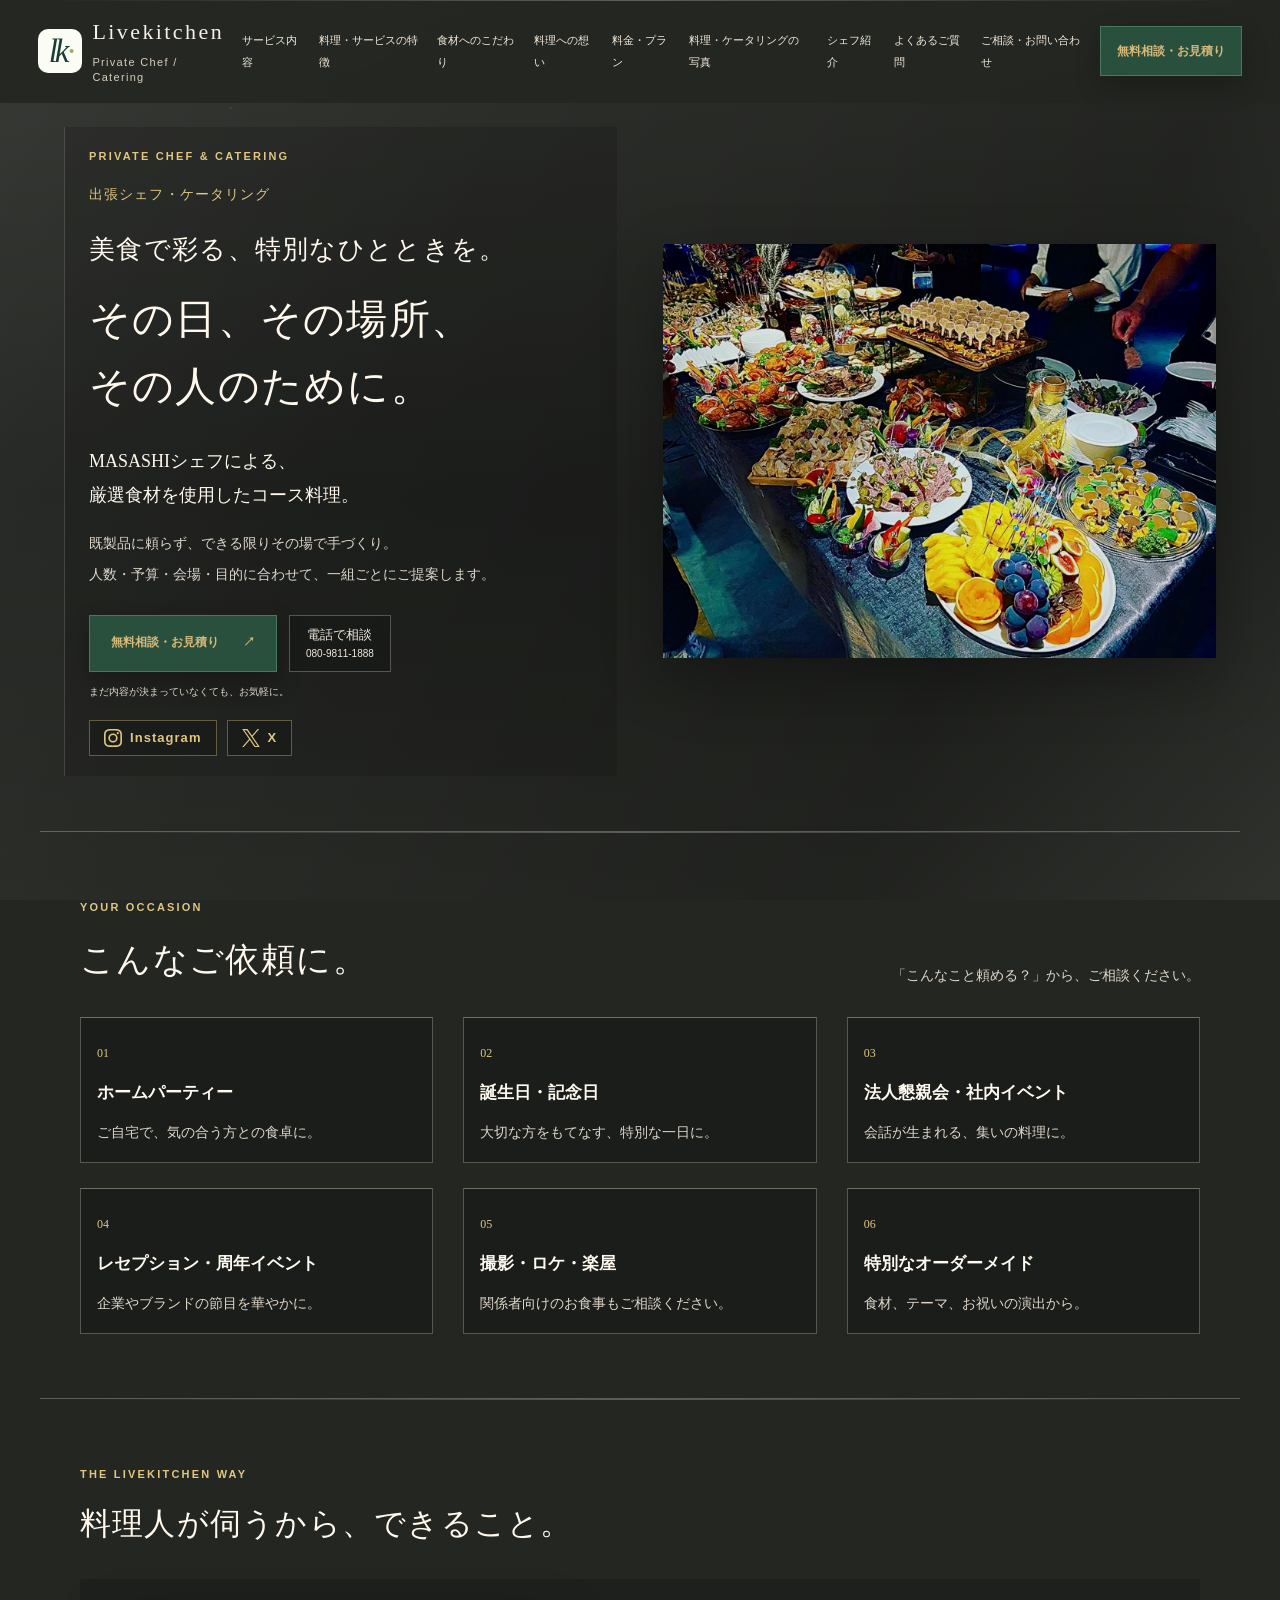
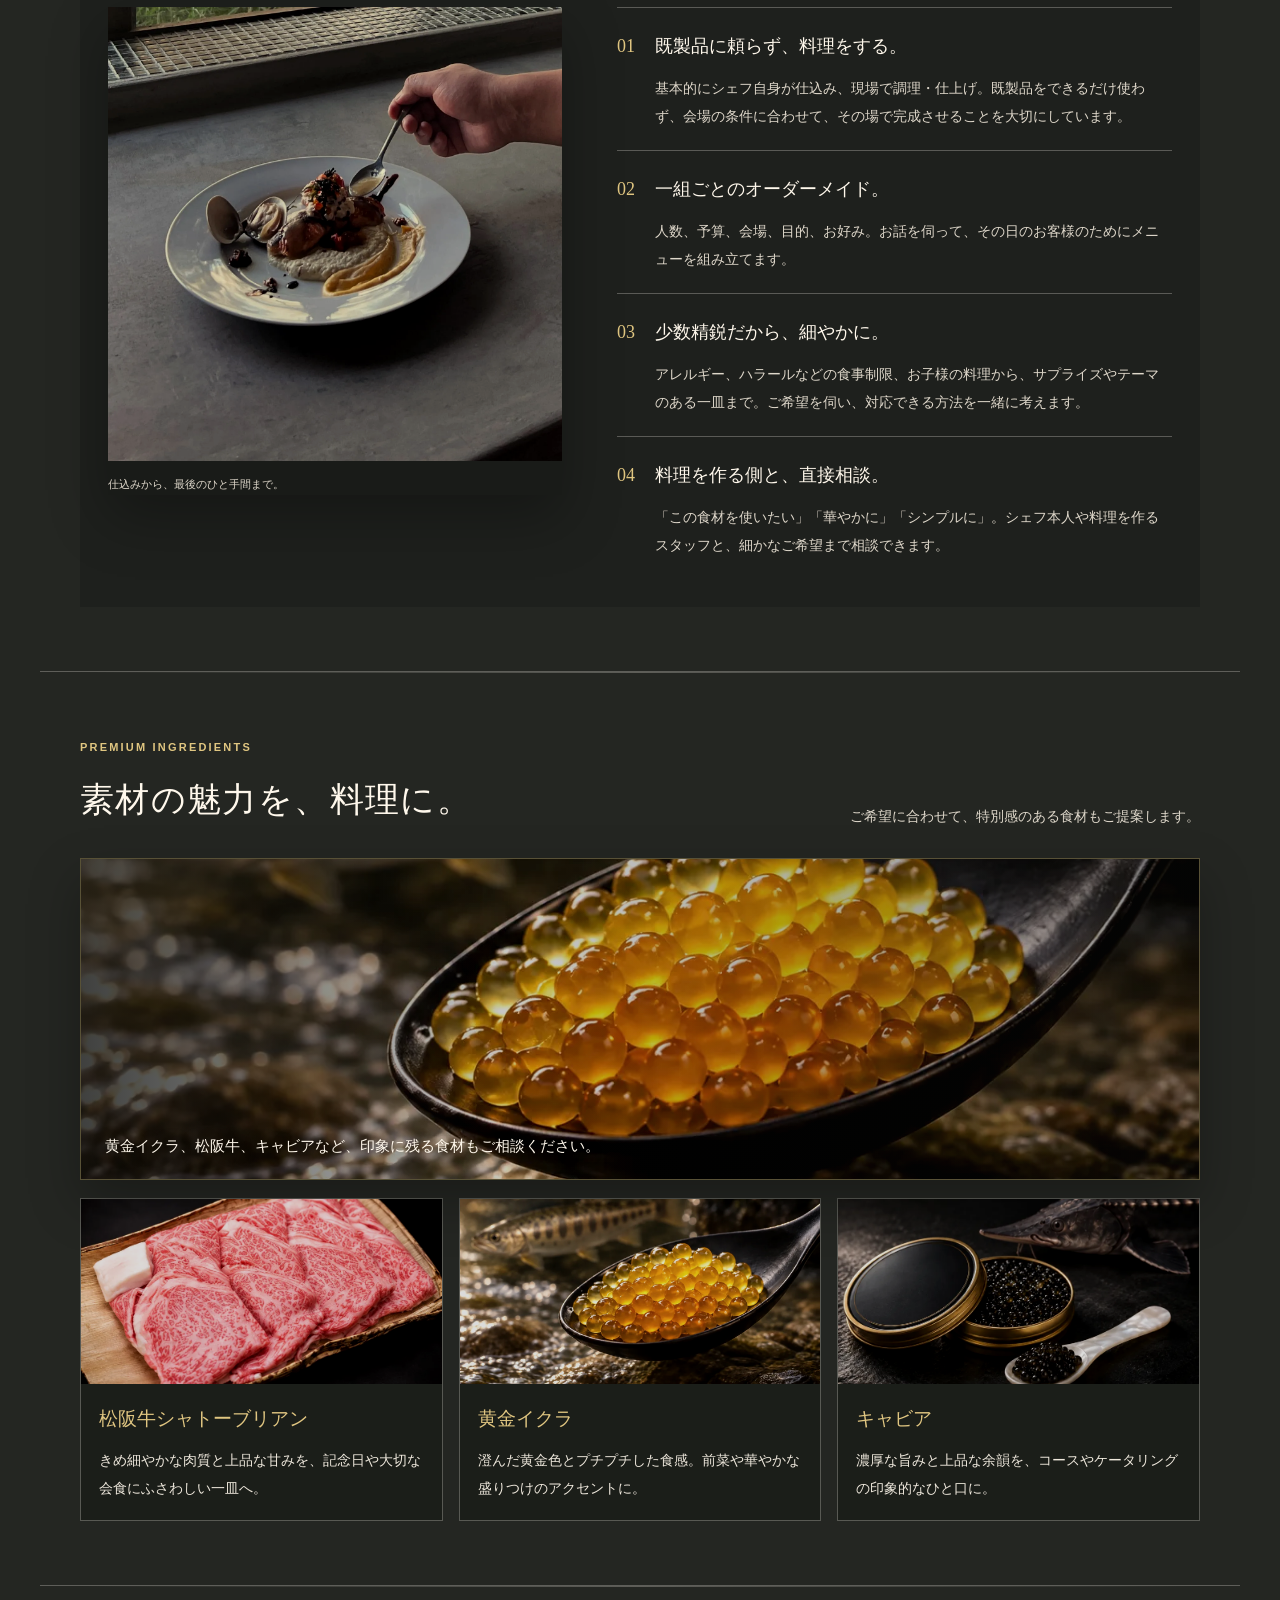
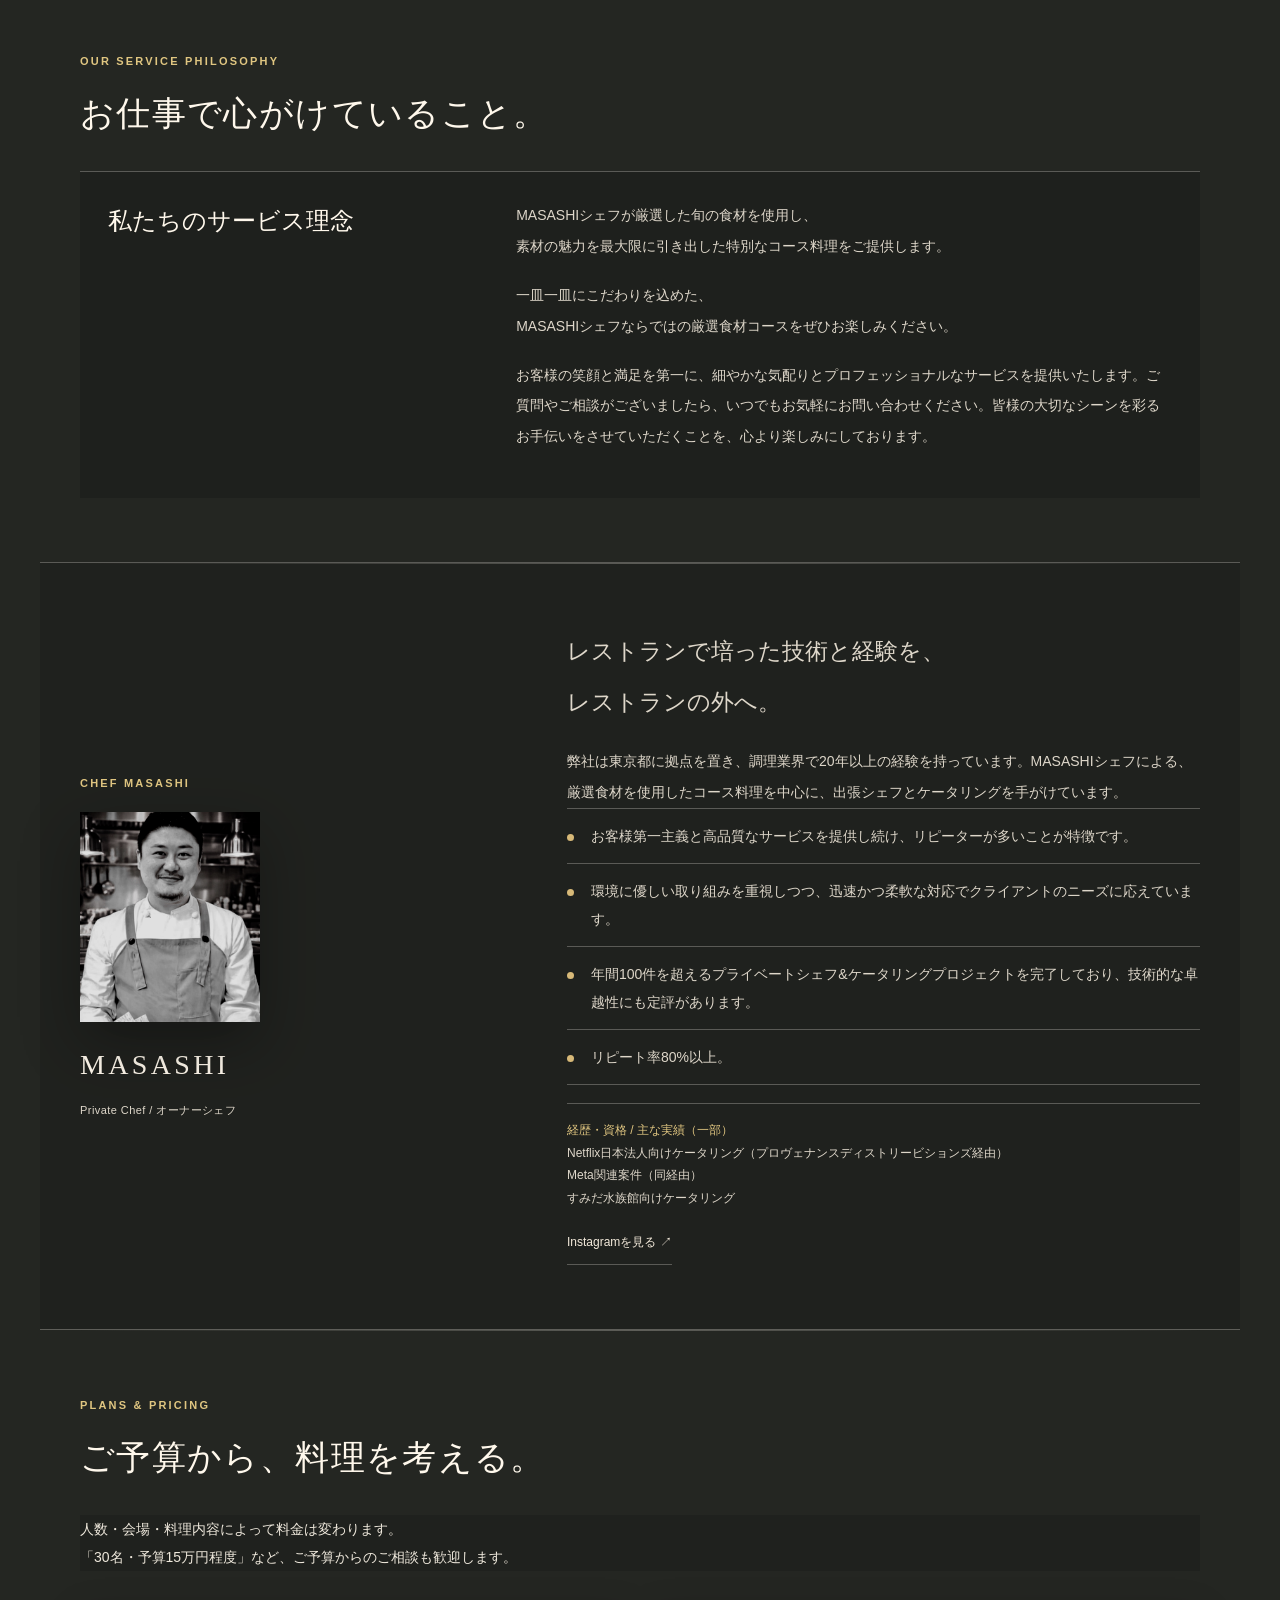
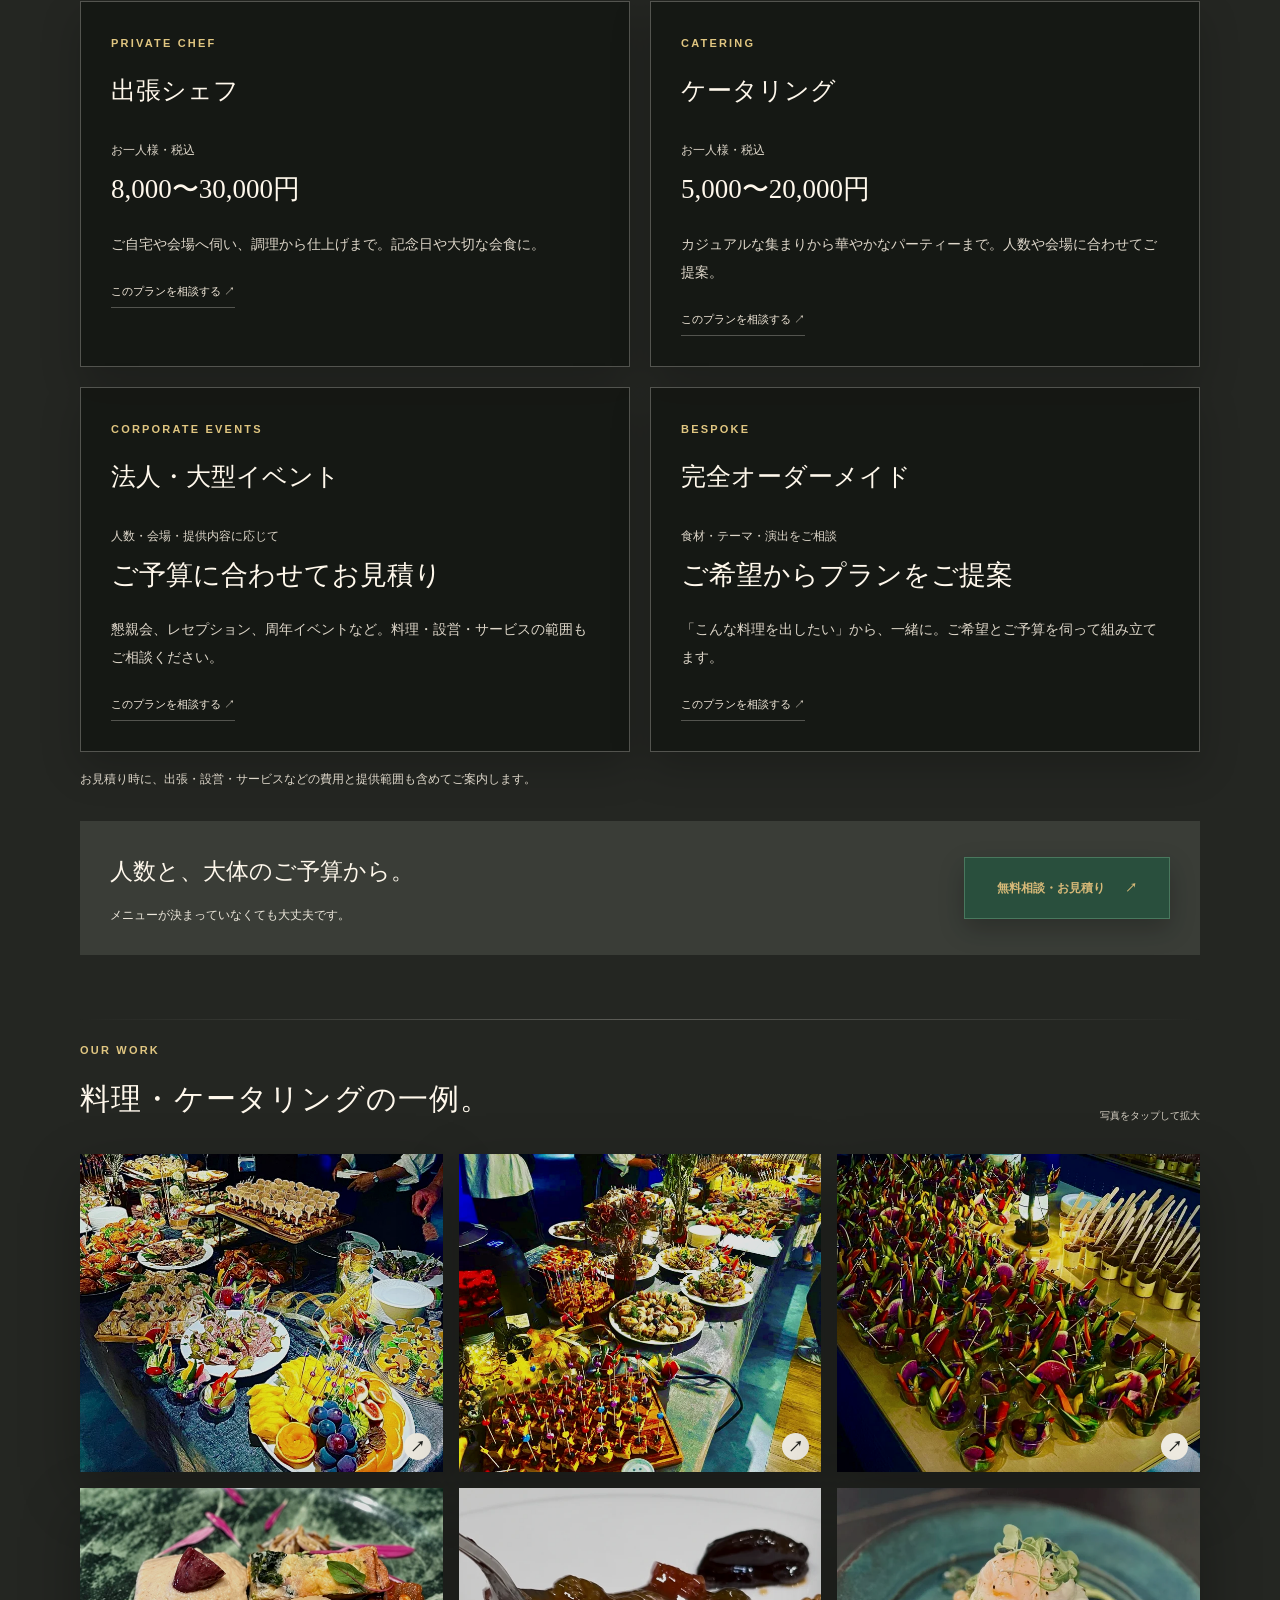
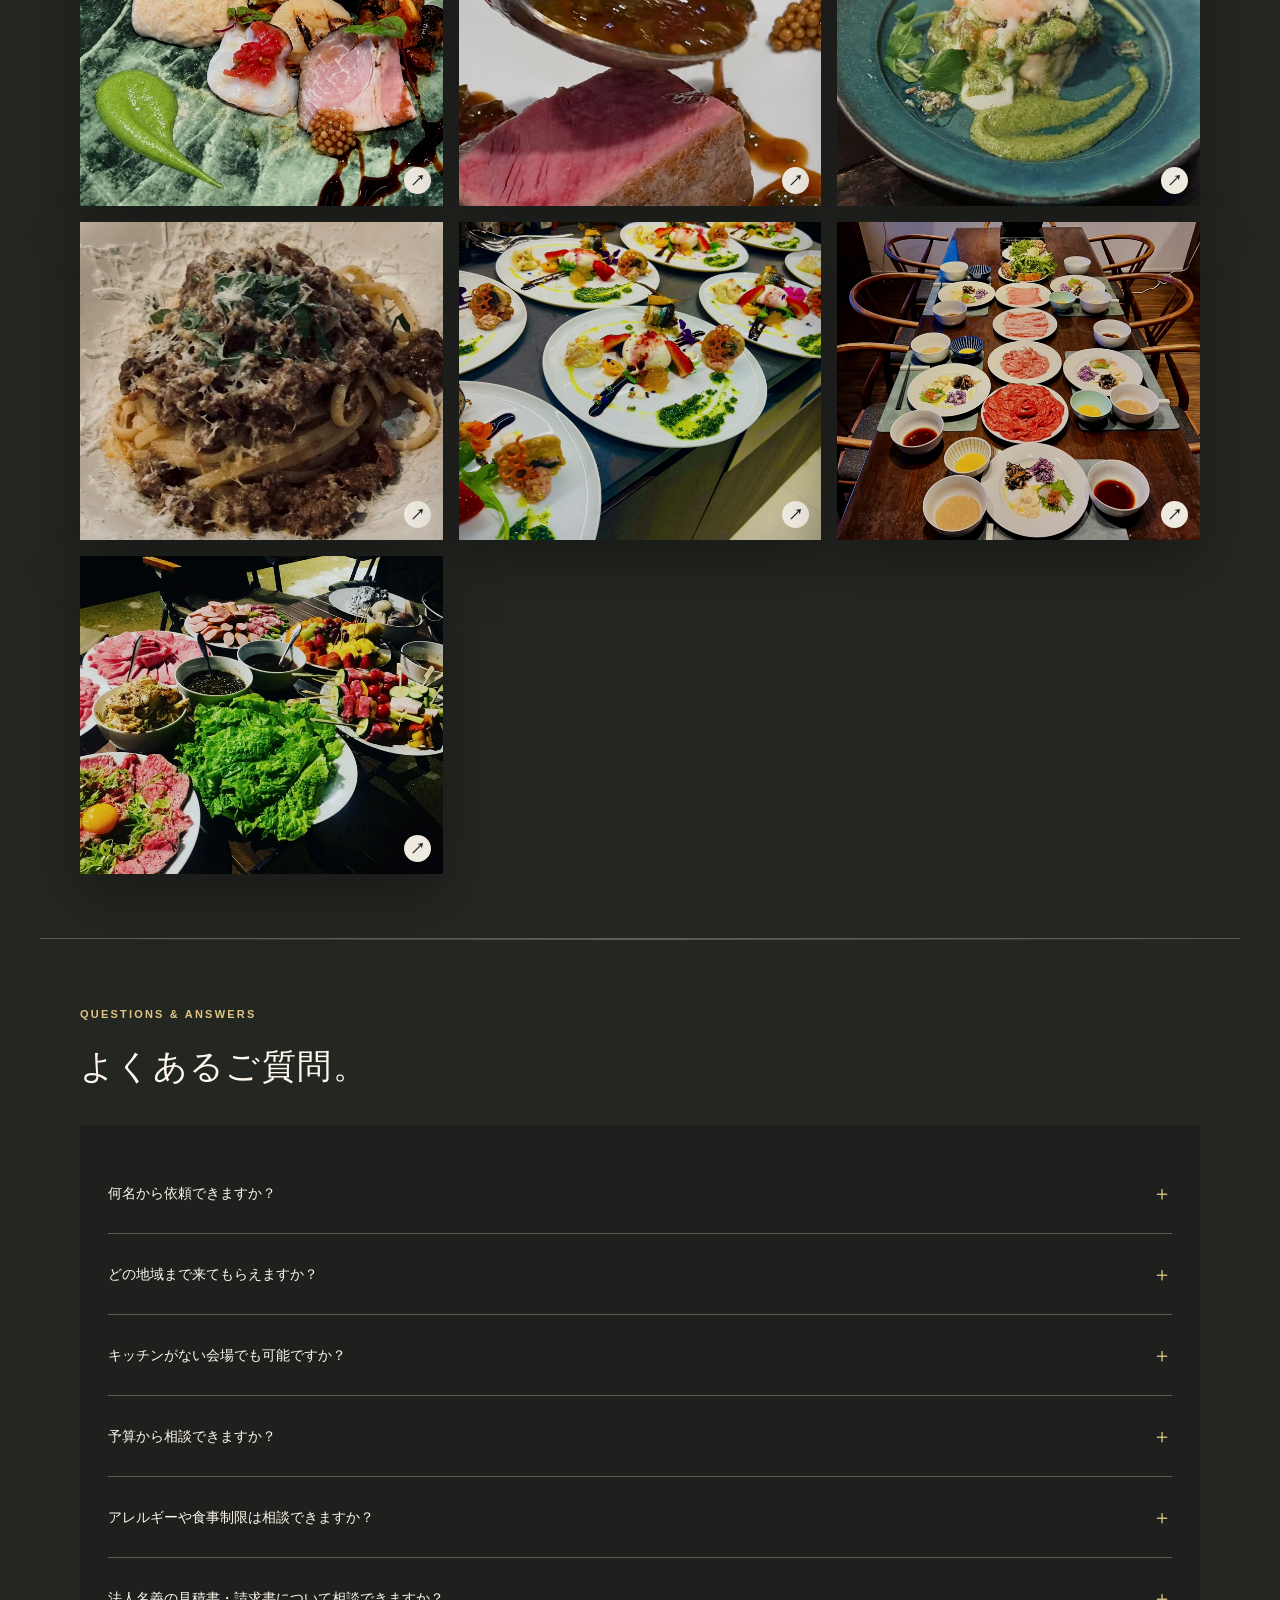
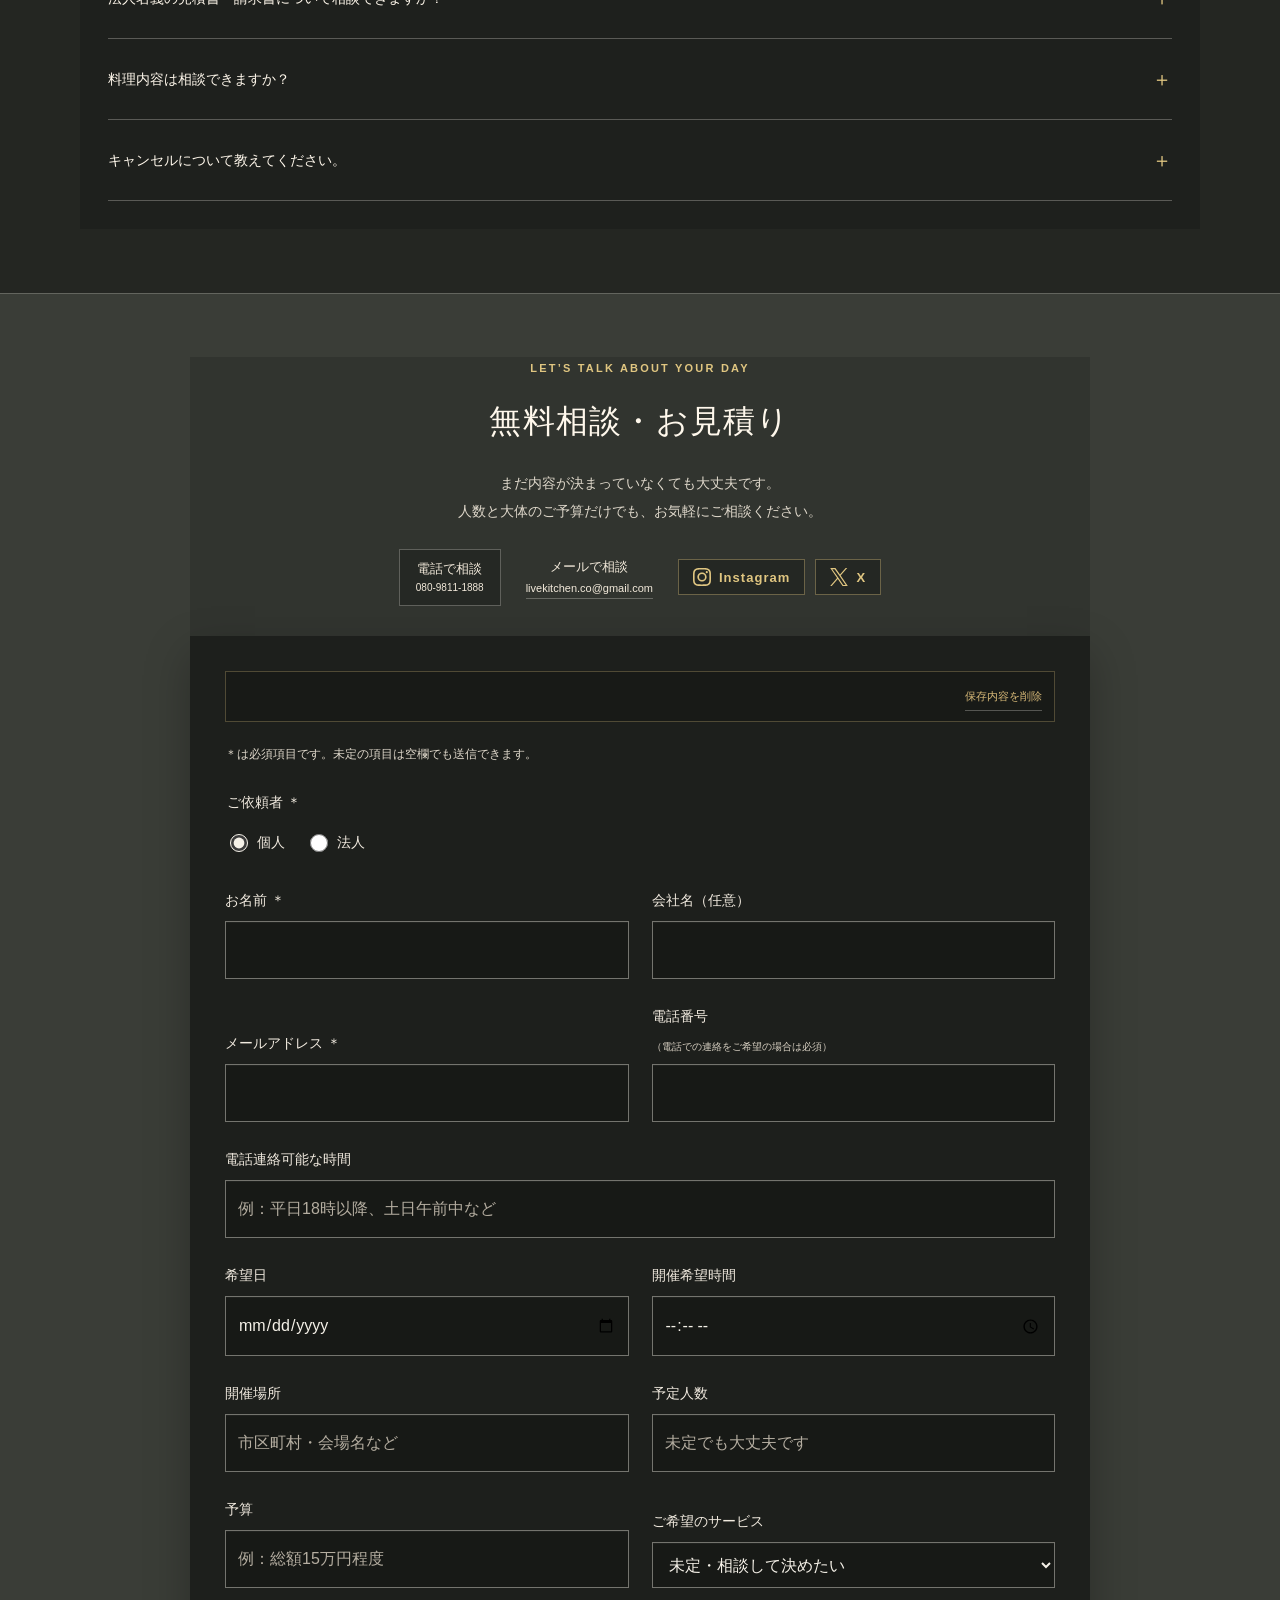
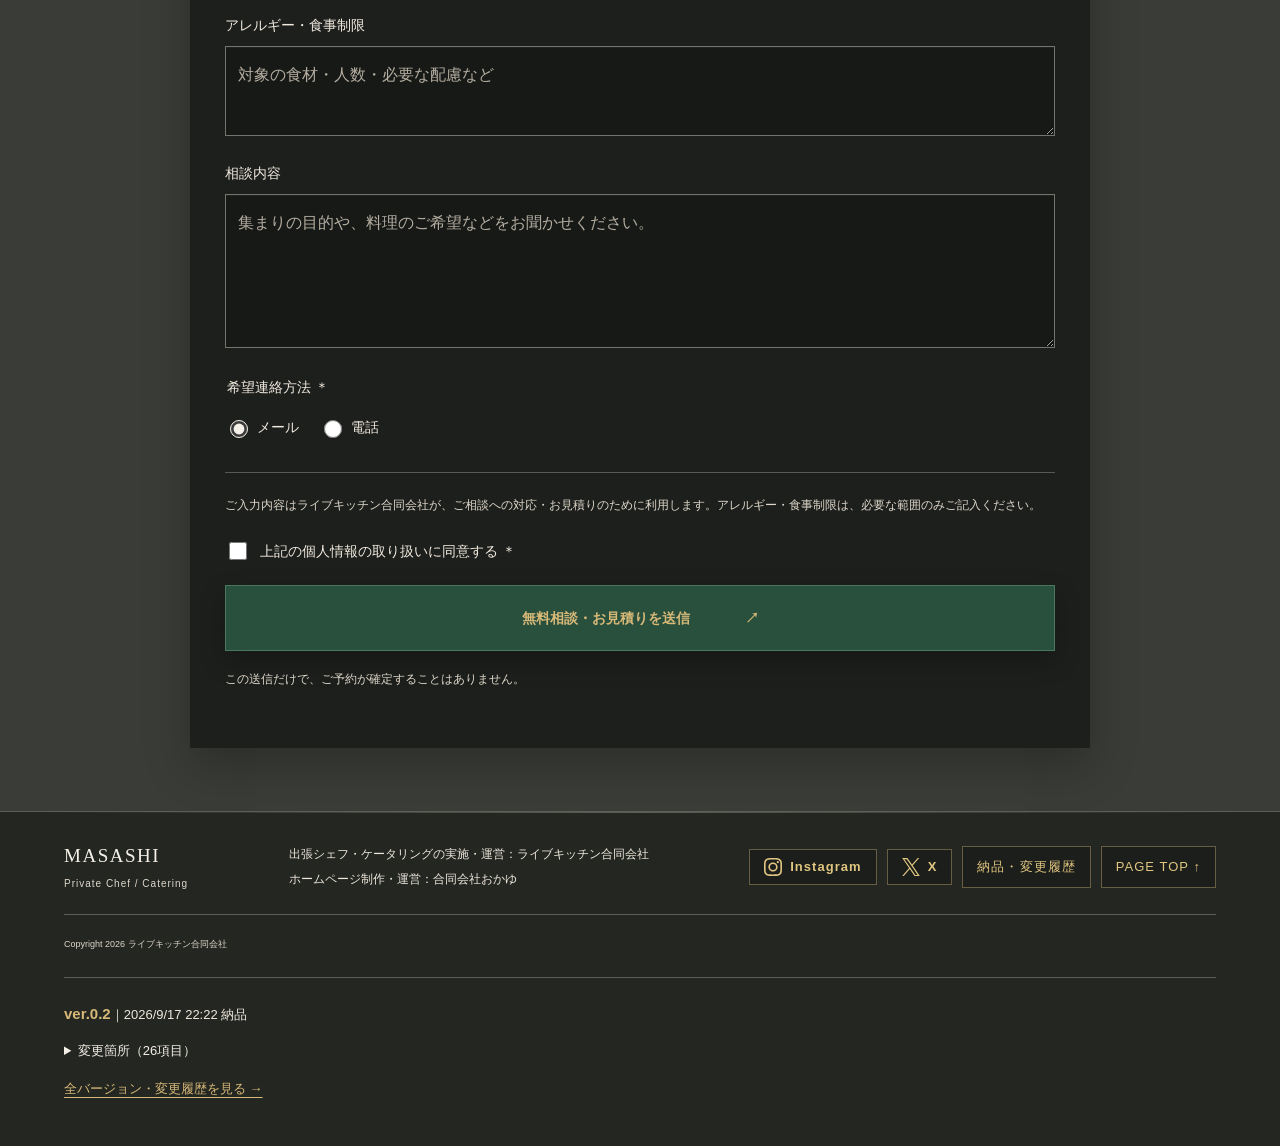
==== commit db2dba4e: "docs: complete ver.0.2 changelog from all September 17 work records" ====
--- a/snapshots/v0-2/index.html
+++ b/snapshots/v0-2/index.html
@@ -24,5 +24,5 @@
 </div><fieldset class="contact-method"><legend>希望連絡方法 ＊</legend><label><input type="radio" name="contactMethod" value="メール" checked required> メール</label><label><input type="radio" name="contactMethod" value="電話"> 電話</label></fieldset>
 <div class="form-trap" aria-hidden="true"><label>この欄は入力しないでください<input name="website" tabindex="-1" autocomplete="off"></label></div>
 <p class="privacy-note">ご入力内容はライブキッチン合同会社が、ご相談への対応・お見積りのために利用します。アレルギー・食事制限は、必要な範囲のみご記入ください。</p><label class="consent"><input type="checkbox" name="consent" value="yes" required> 上記の個人情報の取り扱いに同意する ＊</label><button class="button form-submit" type="submit">無料相談・お見積りを送信 <span>↗</span></button><p class="form-status" role="status" aria-live="polite" tabindex="-1"></p><p class="form-note">この送信だけで、ご予約が確定することはありません。</p><noscript><p>フォームの送信にはJavaScriptを有効にしてください。InstagramのDMでもご相談いただけます。</p></noscript></form></div></section>
-</main><footer><div class="footer-main"><a class="brand" href="#top">MASASHI<span>Private Chef / Catering</span></a><div class="credits"><p>出張シェフ・ケータリングの実施・運営：ライブキッチン合同会社</p><p>ホームページ制作・運営：合同会社おかゆ</p></div><div class="footer-links"><a class="social-link social-link-instagram" href="https://www.instagram.com/marcy.cooking/" target="_blank" rel="noopener noreferrer" aria-label="Instagramを開く"><svg viewBox="0 0 24 24" aria-hidden="true"><path d="M7.03.084c-1.277.06-2.149.264-2.911.563-.789.308-1.458.72-2.123 1.388-.665.668-1.075 1.337-1.38 2.127-.296.764-.496 1.637-.552 2.914-.056 1.278-.069 1.688-.063 4.947.007 3.259.021 3.667.083 4.947.061 1.277.264 2.148.564 2.911.308.789.72 1.457 1.388 2.123.668.665 1.337 1.074 2.129 1.38.763.295 1.636.496 2.913.552 1.277.056 1.688.069 4.946.063 3.258-.007 3.668-.021 4.948-.082 1.28-.061 2.147-.265 2.91-.563.789-.309 1.458-.72 2.123-1.388.665-.668 1.075-1.338 1.38-2.129.296-.763.497-1.636.552-2.912.056-1.281.069-1.69.063-4.948-.006-3.258-.021-3.667-.082-4.946-.061-1.28-.264-2.149-.563-2.912-.308-.789-.72-1.457-1.388-2.123-.668-.665-1.338-1.074-2.128-1.38-.764-.296-1.636-.496-2.913-.552C15.647.009 15.236-.005 11.977.001 8.718.008 8.31.022 7.03.084m.14 21.693c-1.17-.051-1.805-.245-2.229-.408-.56-.216-.96-.477-1.382-.895-.422-.418-.681-.819-.9-1.378-.164-.424-.362-1.058-.417-2.228-.059-1.265-.072-1.644-.079-4.848-.007-3.204.005-3.583.061-4.848.05-1.169.246-1.805.408-2.228.216-.561.476-.96.895-1.382.419-.422.818-.681 1.378-.9.423-.165 1.058-.362 2.227-.417 1.266-.06 1.645-.072 4.848-.079 3.203-.007 3.584.005 4.85.061 1.169.051 1.805.244 2.228.408.561.216.96.475 1.382.895.422.419.682.818.9 1.379.165.422.362 1.056.417 2.226.06 1.266.074 1.645.08 4.848.005 3.203-.006 3.583-.061 4.848-.051 1.17-.245 1.806-.408 2.229-.216.56-.476.96-.896 1.381-.419.422-.818.681-1.378.9-.422.165-1.058.362-2.226.418-1.266.059-1.645.072-4.85.079-3.204.007-3.582-.006-4.848-.061M16.953 5.586a1.44 1.44 0 1 0 1.437-1.442 1.44 1.44 0 0 0-1.437 1.442M5.839 12.012c.006 3.403 2.77 6.156 6.173 6.149 3.403-.006 6.157-2.77 6.151-6.173-.007-3.403-2.771-6.156-6.174-6.15-3.403.007-6.156 2.772-6.15 6.174M8 12.008a4 4 0 1 1 4.008 3.992A4 4 0 0 1 8 12.008"/></svg><span>Instagram</span></a><a class="social-link social-link-x" href="https://x.com/livekitchen_co6" target="_blank" rel="noopener noreferrer" aria-label="Xを開く"><svg viewBox="0 0 24 24" aria-hidden="true"><path d="M14.234 10.162 22.977 0h-2.072l-7.591 8.824L7.251 0H.258l9.168 13.343L.258 24H2.33l8.016-9.318L16.749 24h6.993zm-2.837 3.299-.929-1.329L3.076 1.56h3.182l5.965 8.532.929 1.329 7.754 11.09h-3.182z"/></svg><span>X</span></a><a href="/list/">納品・変更履歴</a><a href="#top" class="page-top">PAGE TOP ↑</a></div></div><div class="footer-bottom"><span>Copyright 2026 ライブキッチン合同会社</span></div><section class="delivery-note" aria-label="納品情報"><p><strong>ver.0.2</strong>｜<time datetime="2026-09-17T22:22+09:00">2026/9/17 22:22</time> 納品</p><details><summary>変更箇所（6項目）</summary><ol><li>ヘッダーの表示名を「MASASHI」から「Livekitchen」に戻しました。</li><li>Gitによるバージョン管理を導入し、導入時点の状態と以降の変更履歴を保存しました。</li><li>納品・変更履歴の一覧ページ（/list/）を追加し、ver.0.1の納品日時と15項目の変更内容を登録しました。</li><li>ページ下部にバージョン・納品日時・変更箇所・コメントの表示を追加しました。</li><li>現在のページをver.0.2（/v0-2/）として固定保存する仕組みを追加しました。HTML・CSS・JavaScript・画像を版ごとに保存します。</li><li>納品版へのリンクを一覧に追加し、最新版と納品版を行き来できるようにしました。</li></ol><p>コメント：2026/9/16 7:25以降について、保存済み履歴から確認できる変更を記載しています。Git導入前の変更は厳密な差分を確認できないため、推測で追加していません。現行版ではフォーム通知の送信処理を/cm/側に集約しています。納品ページの表示は固定ですが、フォーム送信と/cm/は現在の共通システムを利用します。</p></details><a href="/list/">全バージョン・変更履歴を見る →</a></section></footer><div class="mobile-contact"><a href="#contact">無料相談・お見積り</a><a class="phone-cta" href="tel:08098111888">電話で相談<span>080-9811-1888</span></a></div>
+</main><footer><div class="footer-main"><a class="brand" href="#top">MASASHI<span>Private Chef / Catering</span></a><div class="credits"><p>出張シェフ・ケータリングの実施・運営：ライブキッチン合同会社</p><p>ホームページ制作・運営：合同会社おかゆ</p></div><div class="footer-links"><a class="social-link social-link-instagram" href="https://www.instagram.com/marcy.cooking/" target="_blank" rel="noopener noreferrer" aria-label="Instagramを開く"><svg viewBox="0 0 24 24" aria-hidden="true"><path d="M7.03.084c-1.277.06-2.149.264-2.911.563-.789.308-1.458.72-2.123 1.388-.665.668-1.075 1.337-1.38 2.127-.296.764-.496 1.637-.552 2.914-.056 1.278-.069 1.688-.063 4.947.007 3.259.021 3.667.083 4.947.061 1.277.264 2.148.564 2.911.308.789.72 1.457 1.388 2.123.668.665 1.337 1.074 2.129 1.38.763.295 1.636.496 2.913.552 1.277.056 1.688.069 4.946.063 3.258-.007 3.668-.021 4.948-.082 1.28-.061 2.147-.265 2.91-.563.789-.309 1.458-.72 2.123-1.388.665-.668 1.075-1.338 1.38-2.129.296-.763.497-1.636.552-2.912.056-1.281.069-1.69.063-4.948-.006-3.258-.021-3.667-.082-4.946-.061-1.28-.264-2.149-.563-2.912-.308-.789-.72-1.457-1.388-2.123-.668-.665-1.338-1.074-2.128-1.38-.764-.296-1.636-.496-2.913-.552C15.647.009 15.236-.005 11.977.001 8.718.008 8.31.022 7.03.084m.14 21.693c-1.17-.051-1.805-.245-2.229-.408-.56-.216-.96-.477-1.382-.895-.422-.418-.681-.819-.9-1.378-.164-.424-.362-1.058-.417-2.228-.059-1.265-.072-1.644-.079-4.848-.007-3.204.005-3.583.061-4.848.05-1.169.246-1.805.408-2.228.216-.561.476-.96.895-1.382.419-.422.818-.681 1.378-.9.423-.165 1.058-.362 2.227-.417 1.266-.06 1.645-.072 4.848-.079 3.203-.007 3.584.005 4.85.061 1.169.051 1.805.244 2.228.408.561.216.96.475 1.382.895.422.419.682.818.9 1.379.165.422.362 1.056.417 2.226.06 1.266.074 1.645.08 4.848.005 3.203-.006 3.583-.061 4.848-.051 1.17-.245 1.806-.408 2.229-.216.56-.476.96-.896 1.381-.419.422-.818.681-1.378.9-.422.165-1.058.362-2.226.418-1.266.059-1.645.072-4.85.079-3.204.007-3.582-.006-4.848-.061M16.953 5.586a1.44 1.44 0 1 0 1.437-1.442 1.44 1.44 0 0 0-1.437 1.442M5.839 12.012c.006 3.403 2.77 6.156 6.173 6.149 3.403-.006 6.157-2.77 6.151-6.173-.007-3.403-2.771-6.156-6.174-6.15-3.403.007-6.156 2.772-6.15 6.174M8 12.008a4 4 0 1 1 4.008 3.992A4 4 0 0 1 8 12.008"/></svg><span>Instagram</span></a><a class="social-link social-link-x" href="https://x.com/livekitchen_co6" target="_blank" rel="noopener noreferrer" aria-label="Xを開く"><svg viewBox="0 0 24 24" aria-hidden="true"><path d="M14.234 10.162 22.977 0h-2.072l-7.591 8.824L7.251 0H.258l9.168 13.343L.258 24H2.33l8.016-9.318L16.749 24h6.993zm-2.837 3.299-.929-1.329L3.076 1.56h3.182l5.965 8.532.929 1.329 7.754 11.09h-3.182z"/></svg><span>X</span></a><a href="/list/">納品・変更履歴</a><a href="#top" class="page-top">PAGE TOP ↑</a></div></div><div class="footer-bottom"><span>Copyright 2026 ライブキッチン合同会社</span></div><section class="delivery-note" aria-label="納品情報"><p><strong>ver.0.2</strong>｜<time datetime="2026-09-17T22:22+09:00">2026/9/17 22:22</time> 納品</p><details><summary>変更箇所（26項目）</summary><ol><li>ロゴの「lkk」を小文字の「lk」に修正し、スマホで余分な「K」が重なる表示を解消しました。</li><li>ロゴ背景を淡いグレー（#e5e5e3）に変更しました。その後、/cm/と同じデザインへの統一で更新しています。</li><li>トップの料理写真を指定画像「01」に差し替えました。WebP・サムネイルを作成し、画像URLの更新で旧画像のキャッシュ対策も行いました。</li><li>トップ写真の白黒表示を試した後、カラー表示に戻しました。納品版はカラーです。</li><li>ギャラリー全体を指定画像「01〜10」の順番に差し替え、サムネイル・拡大表示も更新しました。</li><li>シェフ写真を指定画像「11」の白黒版に差し替え、サーバーを再起動して配信を確認しました。</li><li>「写真をもっと見る／閉じる」を削除し、ギャラリーの10枚を最初からすべて表示するようにしました。</li><li>ギャラリー「04」の余計な文字・時刻・ボタンなどの画面情報を除去し、サムネイルと拡大表示に反映しました。</li><li>ギャラリー「05」の余計な文字・時刻・ボタンなどの画面情報を除去し、サムネイルと拡大表示に反映しました。</li><li>スマホのハンバーガーメニューが透明になり本文と重なる表示を修正しました。背景を不透明にし、本文より手前に表示します。</li><li>スマホのヘッダーを画面上部に残る表示に変更し、スクロール中の内容に重なるようにしました。ページ内リンクのスクロール位置も調整しました。</li><li>ヘッダーロゴを/cm/と同じ「lk·」に統一しました。背景色・文字色・書体・サイズ・角丸を揃えています。</li><li>公開メールアドレスをlivekitchen.co@gmail.comに変更しました。設定ファイルと環境変数を更新し、表示とメールリンクへの反映を確認しました。</li><li>電話番号を080-9811-1888に設定し、トップ・問い合わせ欄・スマホ固定欄から電話をかけられるようにしました。</li><li>ハンバーガーメニューボタンを細いラインのアイコンに変更し、開閉時にラインが変形するアニメーションを追加しました。</li><li>スマホのメニューパネルを深緑の背景に変更し、ゴールドの番号・矢印・見出しと表示アニメーションを追加しました。</li><li>メニューの外側をタップして閉じられる操作を追加しました。</li><li>メニュー名を「サービス内容」「料理・サービスの特徴」「食材へのこだわり」「料理への想い」「料金・プラン」「料理・ケータリングの写真」「シェフ紹介」「よくあるご質問」「ご相談・お問い合わせ」に変更しました。</li><li>メニューの丸型ボタン・角丸パネルを試した後、角丸をなくして四角い形に変更しました。納品版のメニューボタンとパネルは四角です。</li><li>ヘッダーの表示名を「MASASHI」からサイト名の「Livekitchen」に戻しました。シェフ紹介のMASASHI表記はそのままです。</li><li>Gitによるバージョン管理を導入し、導入時点の状態と以降の変更をコミットに保存しました。認証情報・問い合わせデータは対象外です。</li><li>納品・変更履歴の一覧ページ（/list/）を追加し、ver.0.1の納品日時と15項目の変更内容を登録しました。</li><li>ページ下部にバージョン・納品日時・変更箇所・コメントの表示を追加しました。</li><li>現在のページをver.0.2（/v0-2/）として固定保存しました。描画済みHTML・CSS・JavaScript・画像を版ごとに保存し、既存版を上書きしない保存処理を追加しました。</li><li>一覧から納品版へのリンクと、納品版から一覧・最新版への導線を追加しました。</li><li>現在の電話・メール設定に合わせて既存テストの前提を更新し、納品履歴の日本時間表示・文字の安全な表示・固定ページの配信・非公開ファイルの保護を検証するテストを追加しました。</li></ol><p>コメント：2026/9/17の作業記録と現行ファイルを照合して、今日の変更内容を補完しました。途中で試した白黒写真・グレーのロゴ背景・丸型メニューも経過として記載しています。画像指定は共有画像フォルダの01、02…という番号で行う運用にしました。管理者による写真アップロード機能と箱根別荘向け料金例の掲載は相談・提案のみで、今回の実装には含まれません。ver.0.1のページ本体は未保存です。納品ページの表示は固定ですが、フォーム送信と/cm/は現在の共通システムを利用します。今回の履歴補完はver.0.2に含め、次回の変更からver.0.3にします。</p></details><a href="/list/">全バージョン・変更履歴を見る →</a></section></footer><div class="mobile-contact"><a href="#contact">無料相談・お見積り</a><a class="phone-cta" href="tel:08098111888">電話で相談<span>080-9811-1888</span></a></div>
 <dialog class="photo-dialog" aria-label="料理写真の拡大表示"><button class="photo-close" type="button" aria-label="写真を閉じる">閉じる ×</button><button class="photo-prev" type="button" aria-label="前の写真">‹</button><figure><img alt="" draggable="false"><figcaption aria-live="polite"></figcaption></figure><button class="photo-next" type="button" aria-label="次の写真">›</button><p class="photo-counter" aria-live="polite"></p></dialog><script src="script.js?v=6"></script></body></html>
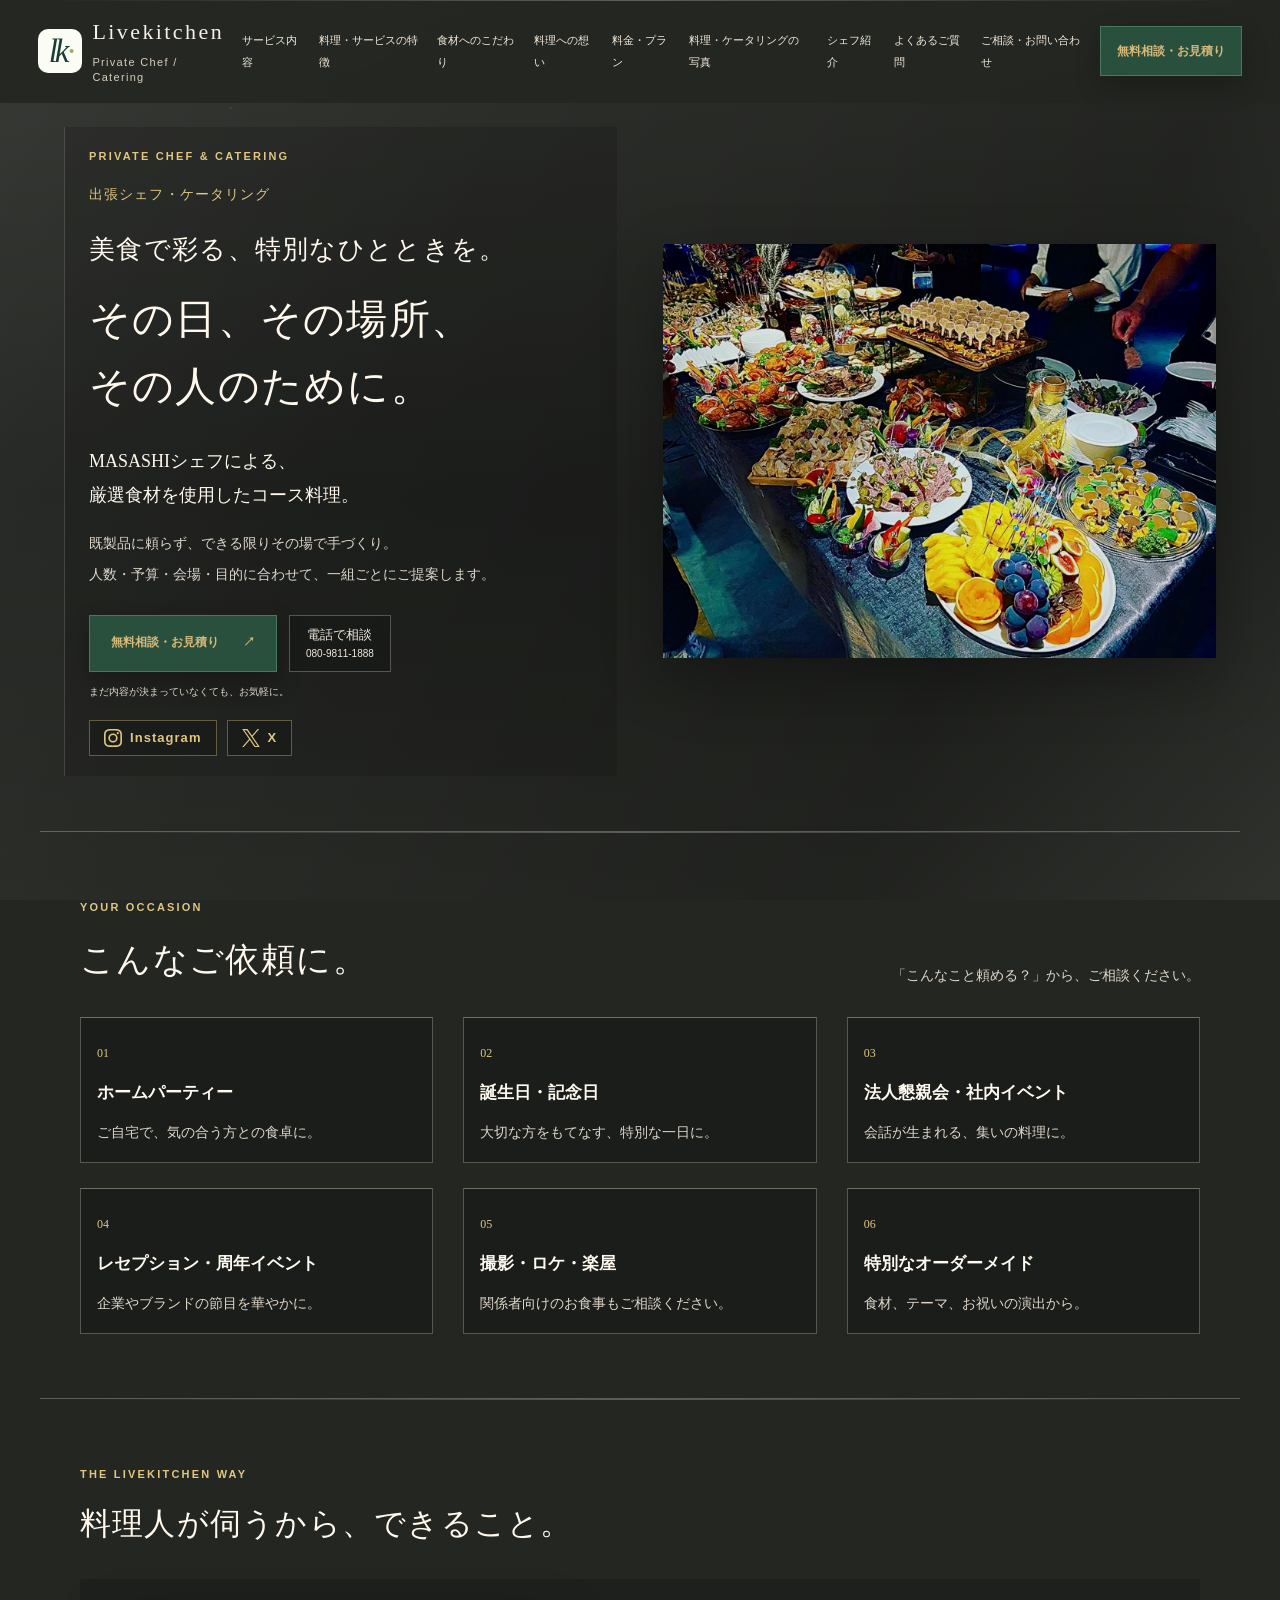
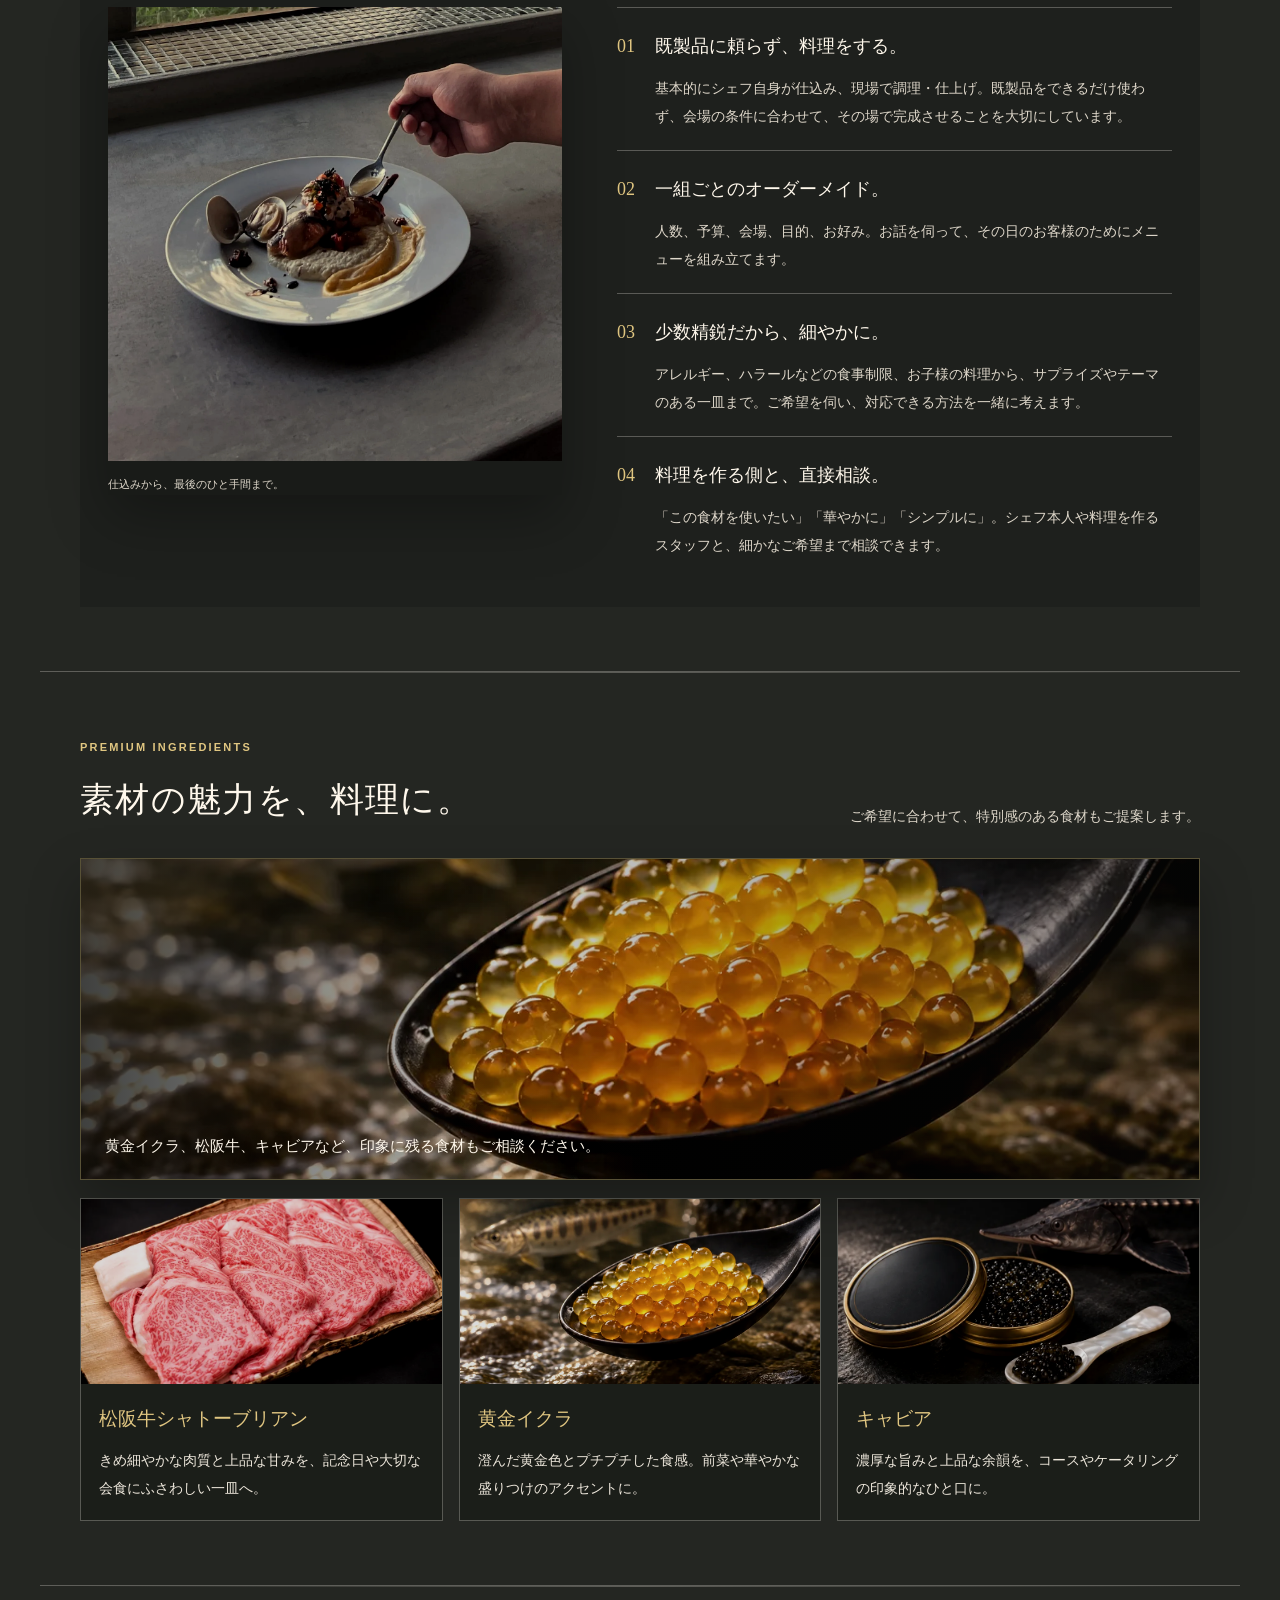
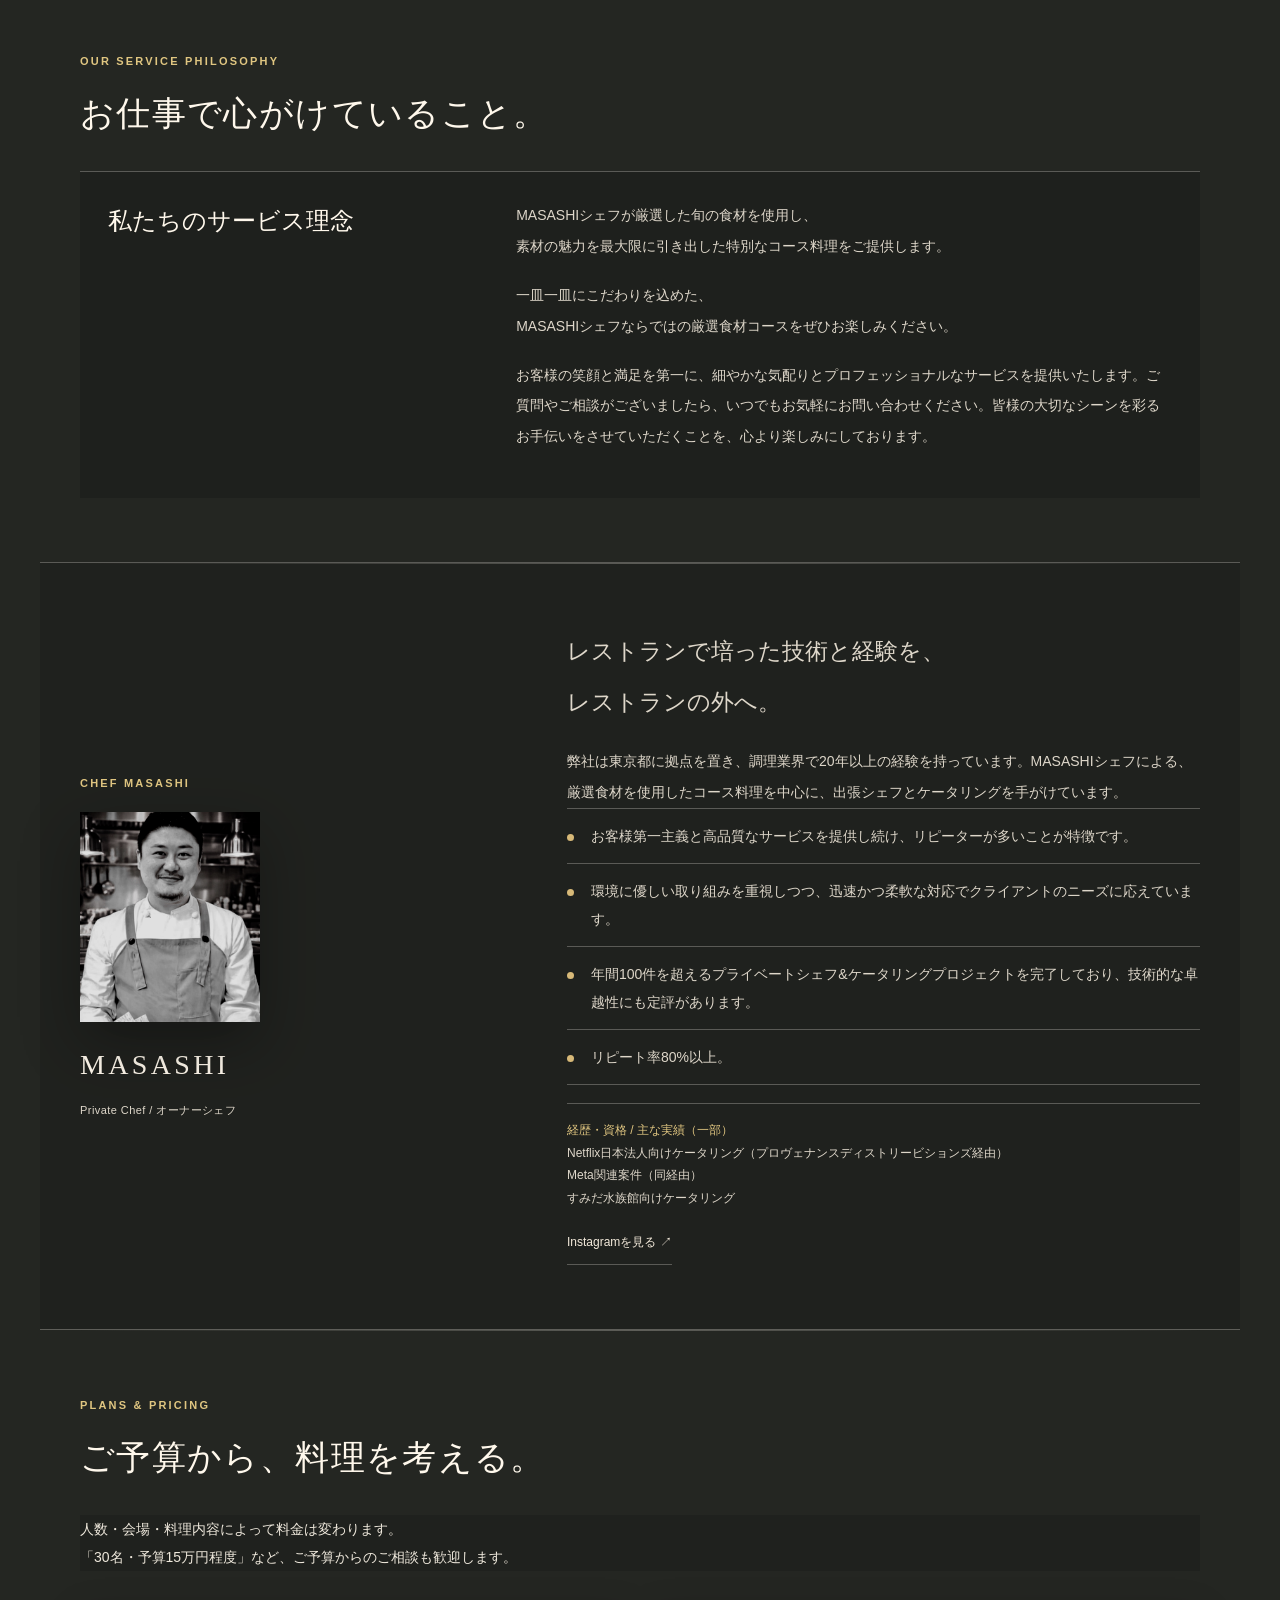
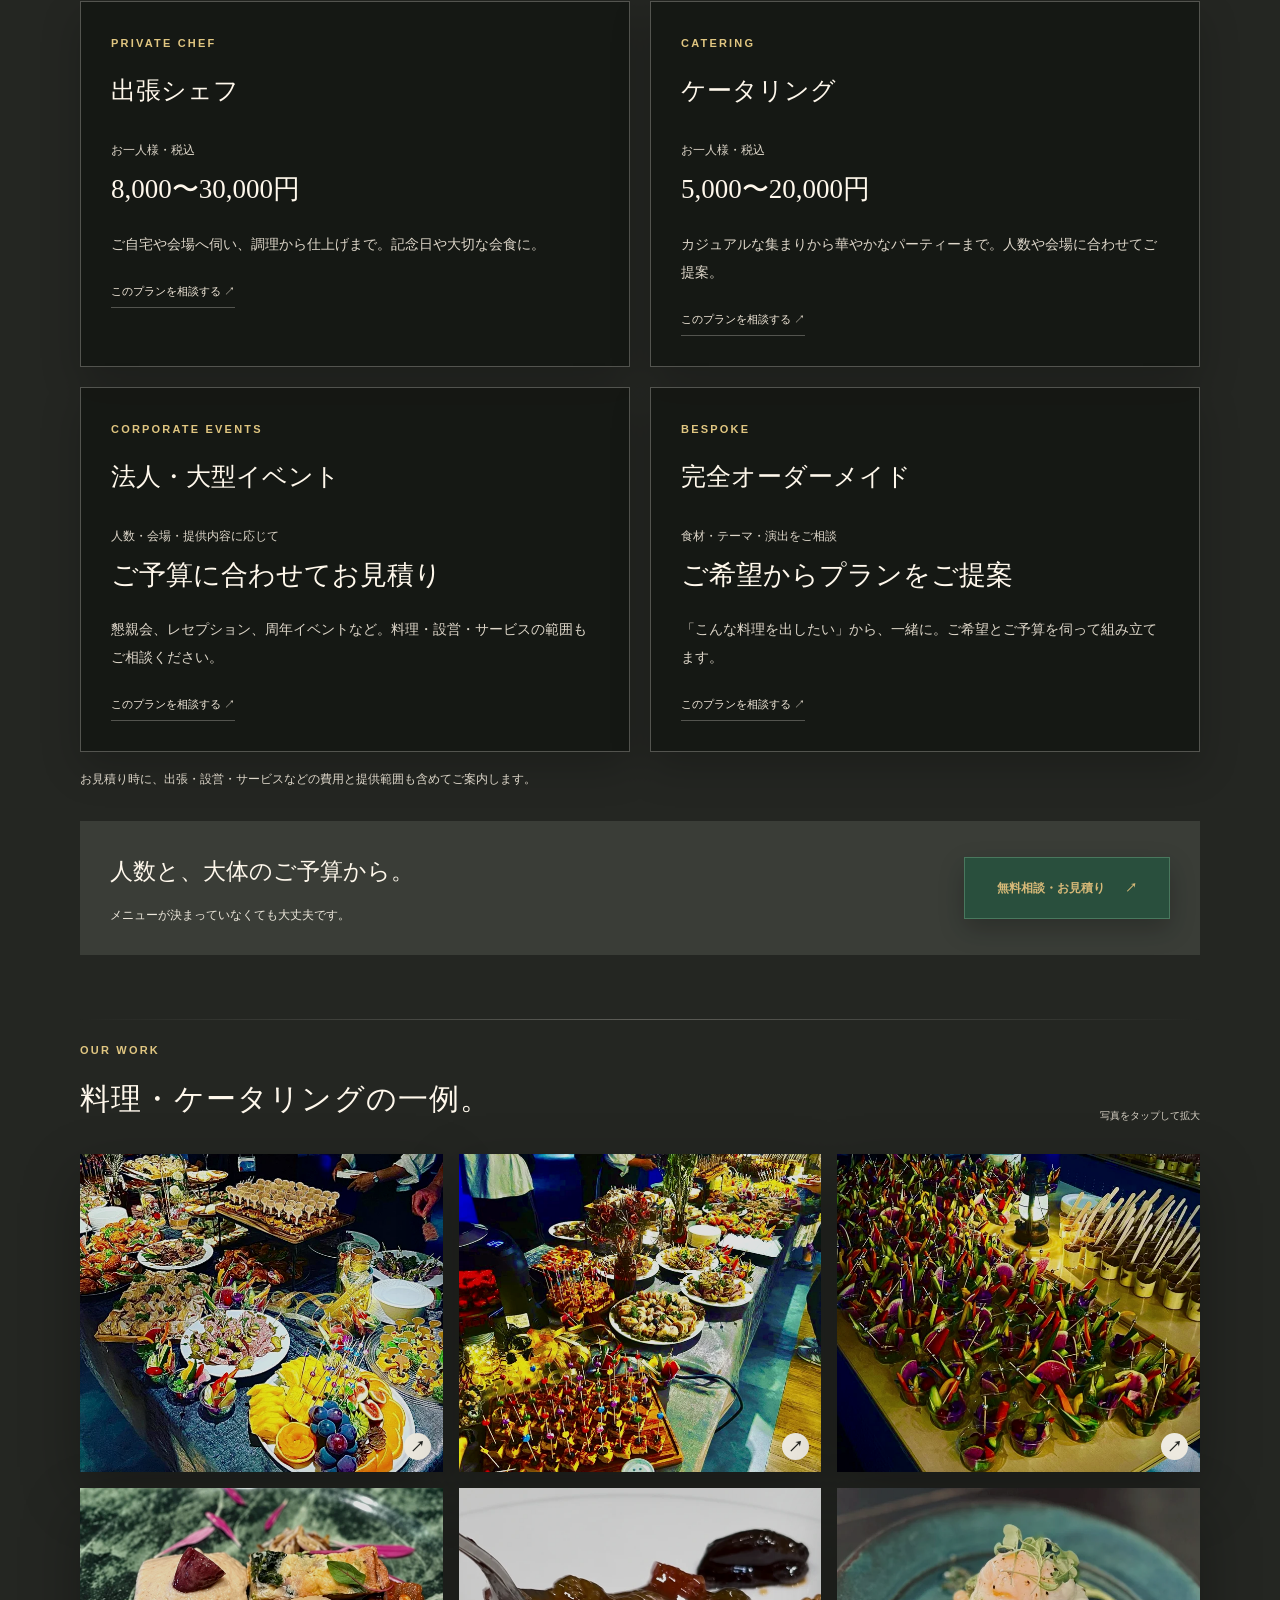
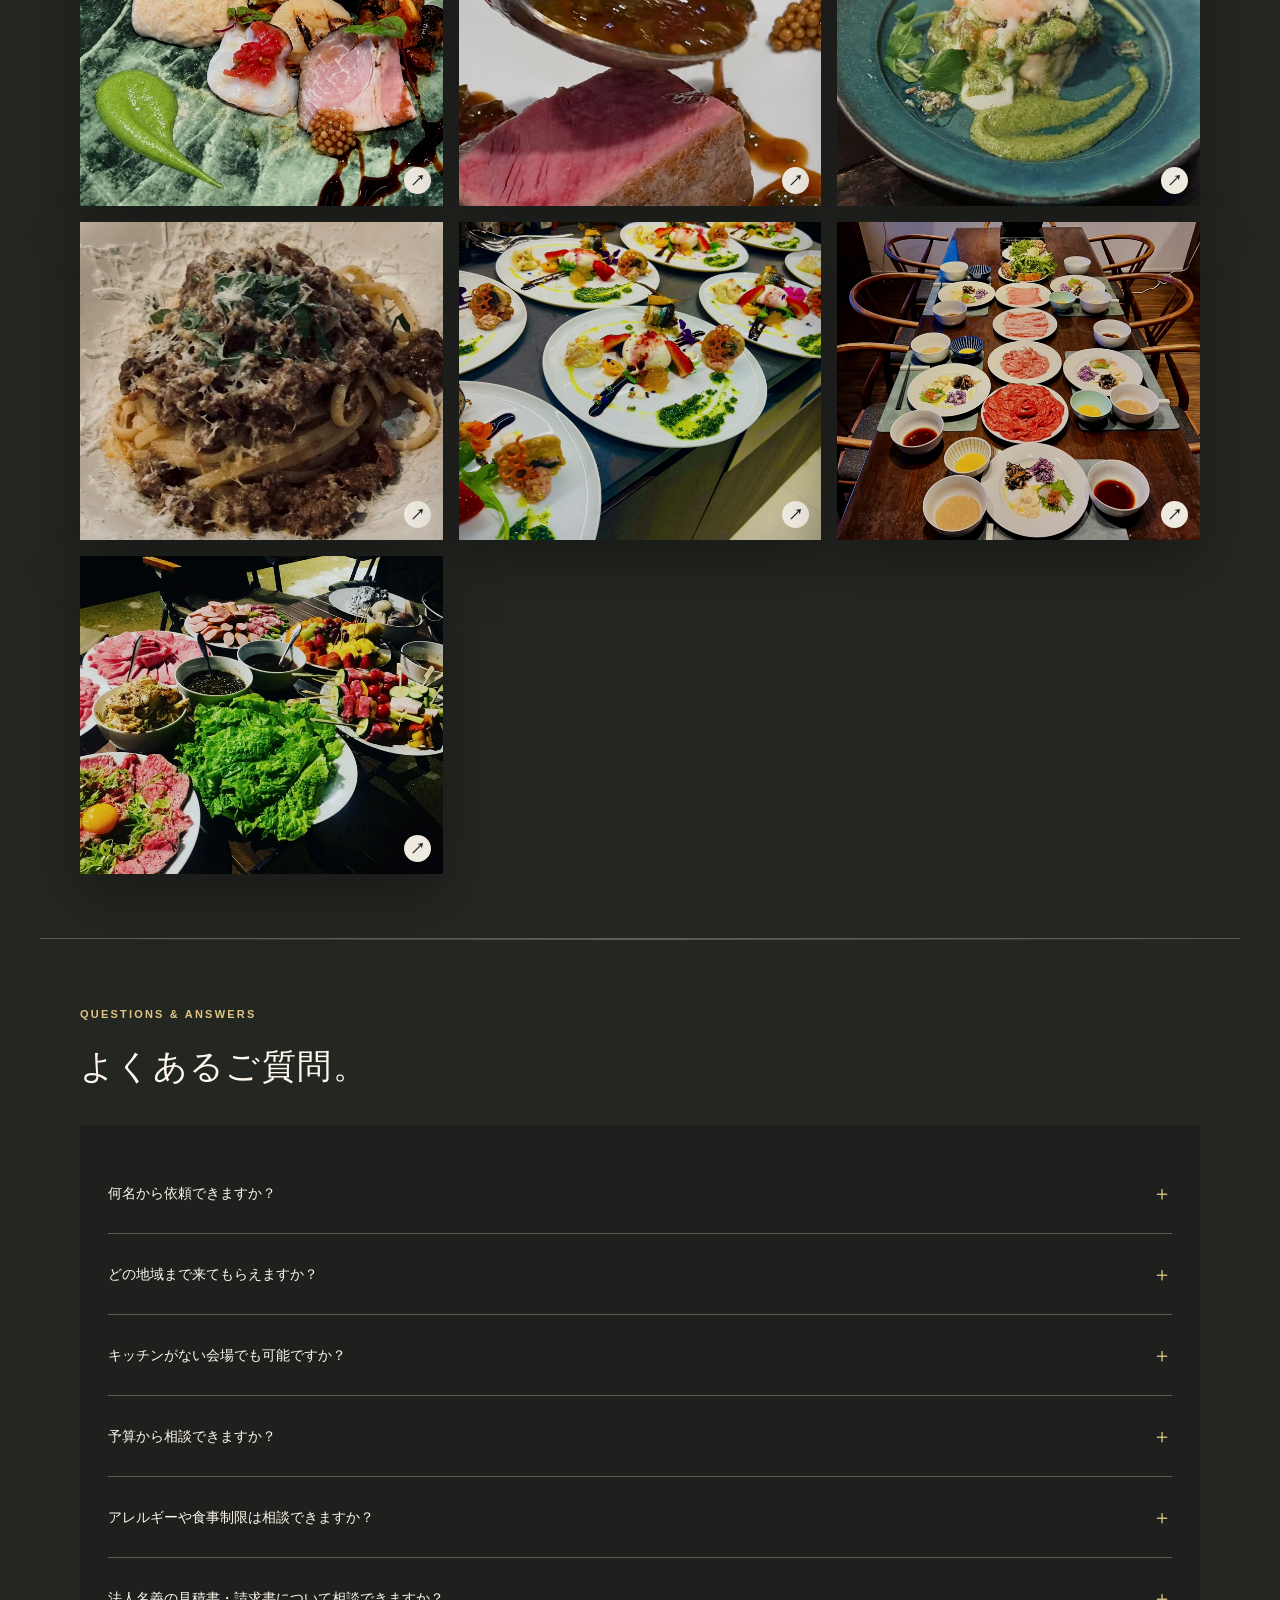
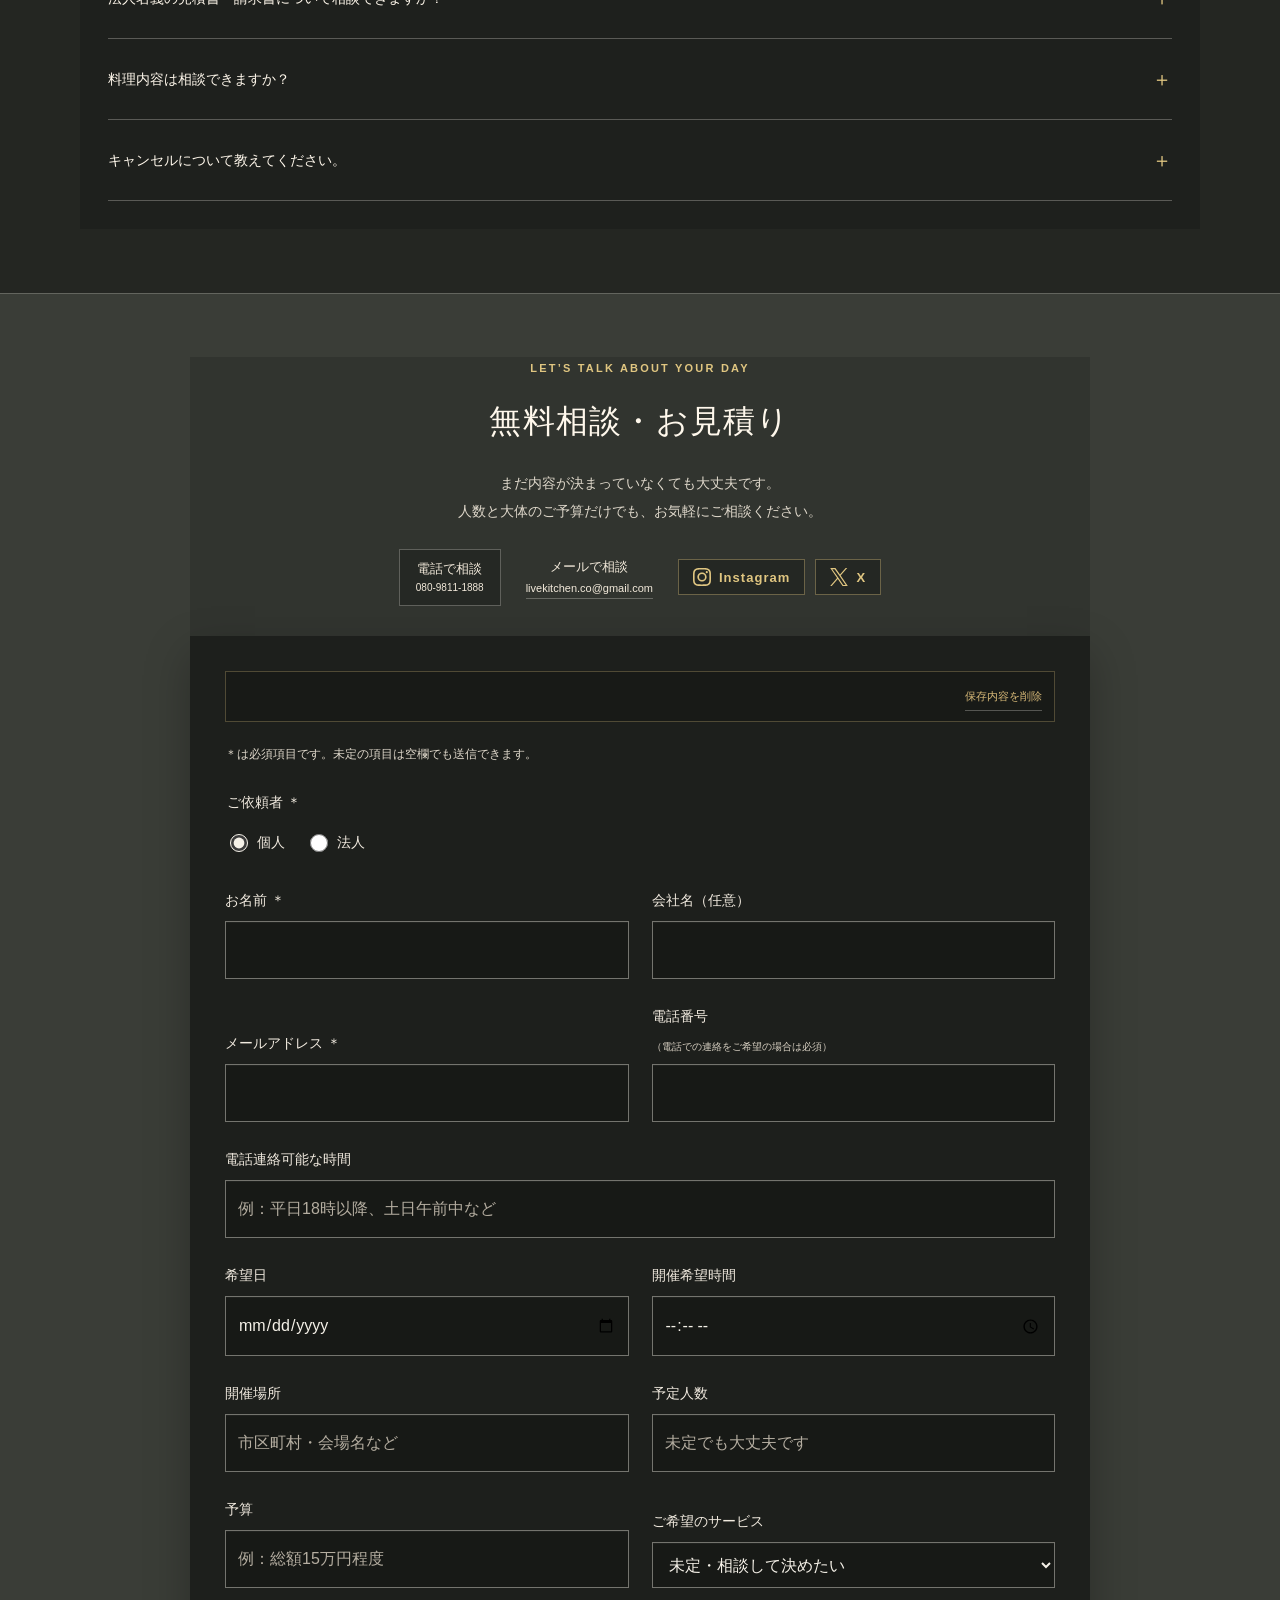
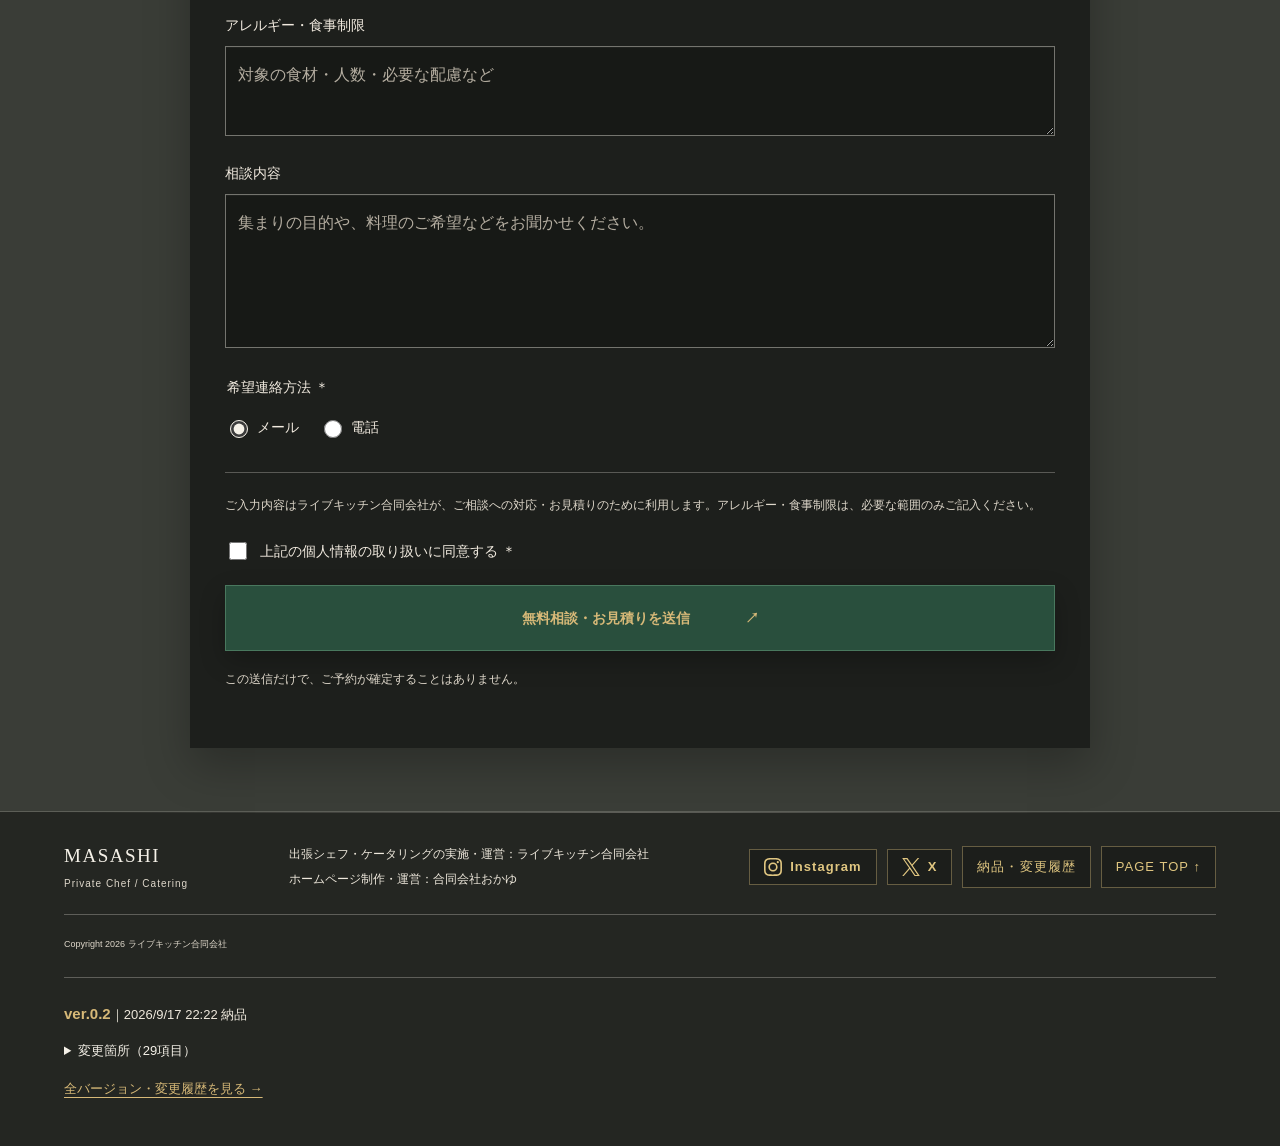
==== commit dcee82c0: "fix: consolidate delivery versions 0.3 and 0.4 into ver.0.2" ====
--- a/snapshots/v0-2/index.html
+++ b/snapshots/v0-2/index.html
@@ -24,5 +24,5 @@
 </div><fieldset class="contact-method"><legend>希望連絡方法 ＊</legend><label><input type="radio" name="contactMethod" value="メール" checked required> メール</label><label><input type="radio" name="contactMethod" value="電話"> 電話</label></fieldset>
 <div class="form-trap" aria-hidden="true"><label>この欄は入力しないでください<input name="website" tabindex="-1" autocomplete="off"></label></div>
 <p class="privacy-note">ご入力内容はライブキッチン合同会社が、ご相談への対応・お見積りのために利用します。アレルギー・食事制限は、必要な範囲のみご記入ください。</p><label class="consent"><input type="checkbox" name="consent" value="yes" required> 上記の個人情報の取り扱いに同意する ＊</label><button class="button form-submit" type="submit">無料相談・お見積りを送信 <span>↗</span></button><p class="form-status" role="status" aria-live="polite" tabindex="-1"></p><p class="form-note">この送信だけで、ご予約が確定することはありません。</p><noscript><p>フォームの送信にはJavaScriptを有効にしてください。InstagramのDMでもご相談いただけます。</p></noscript></form></div></section>
-</main><footer><div class="footer-main"><a class="brand" href="#top">MASASHI<span>Private Chef / Catering</span></a><div class="credits"><p>出張シェフ・ケータリングの実施・運営：ライブキッチン合同会社</p><p>ホームページ制作・運営：合同会社おかゆ</p></div><div class="footer-links"><a class="social-link social-link-instagram" href="https://www.instagram.com/marcy.cooking/" target="_blank" rel="noopener noreferrer" aria-label="Instagramを開く"><svg viewBox="0 0 24 24" aria-hidden="true"><path d="M7.03.084c-1.277.06-2.149.264-2.911.563-.789.308-1.458.72-2.123 1.388-.665.668-1.075 1.337-1.38 2.127-.296.764-.496 1.637-.552 2.914-.056 1.278-.069 1.688-.063 4.947.007 3.259.021 3.667.083 4.947.061 1.277.264 2.148.564 2.911.308.789.72 1.457 1.388 2.123.668.665 1.337 1.074 2.129 1.38.763.295 1.636.496 2.913.552 1.277.056 1.688.069 4.946.063 3.258-.007 3.668-.021 4.948-.082 1.28-.061 2.147-.265 2.91-.563.789-.309 1.458-.72 2.123-1.388.665-.668 1.075-1.338 1.38-2.129.296-.763.497-1.636.552-2.912.056-1.281.069-1.69.063-4.948-.006-3.258-.021-3.667-.082-4.946-.061-1.28-.264-2.149-.563-2.912-.308-.789-.72-1.457-1.388-2.123-.668-.665-1.338-1.074-2.128-1.38-.764-.296-1.636-.496-2.913-.552C15.647.009 15.236-.005 11.977.001 8.718.008 8.31.022 7.03.084m.14 21.693c-1.17-.051-1.805-.245-2.229-.408-.56-.216-.96-.477-1.382-.895-.422-.418-.681-.819-.9-1.378-.164-.424-.362-1.058-.417-2.228-.059-1.265-.072-1.644-.079-4.848-.007-3.204.005-3.583.061-4.848.05-1.169.246-1.805.408-2.228.216-.561.476-.96.895-1.382.419-.422.818-.681 1.378-.9.423-.165 1.058-.362 2.227-.417 1.266-.06 1.645-.072 4.848-.079 3.203-.007 3.584.005 4.85.061 1.169.051 1.805.244 2.228.408.561.216.96.475 1.382.895.422.419.682.818.9 1.379.165.422.362 1.056.417 2.226.06 1.266.074 1.645.08 4.848.005 3.203-.006 3.583-.061 4.848-.051 1.17-.245 1.806-.408 2.229-.216.56-.476.96-.896 1.381-.419.422-.818.681-1.378.9-.422.165-1.058.362-2.226.418-1.266.059-1.645.072-4.85.079-3.204.007-3.582-.006-4.848-.061M16.953 5.586a1.44 1.44 0 1 0 1.437-1.442 1.44 1.44 0 0 0-1.437 1.442M5.839 12.012c.006 3.403 2.77 6.156 6.173 6.149 3.403-.006 6.157-2.77 6.151-6.173-.007-3.403-2.771-6.156-6.174-6.15-3.403.007-6.156 2.772-6.15 6.174M8 12.008a4 4 0 1 1 4.008 3.992A4 4 0 0 1 8 12.008"/></svg><span>Instagram</span></a><a class="social-link social-link-x" href="https://x.com/livekitchen_co6" target="_blank" rel="noopener noreferrer" aria-label="Xを開く"><svg viewBox="0 0 24 24" aria-hidden="true"><path d="M14.234 10.162 22.977 0h-2.072l-7.591 8.824L7.251 0H.258l9.168 13.343L.258 24H2.33l8.016-9.318L16.749 24h6.993zm-2.837 3.299-.929-1.329L3.076 1.56h3.182l5.965 8.532.929 1.329 7.754 11.09h-3.182z"/></svg><span>X</span></a><a href="/list/">納品・変更履歴</a><a href="#top" class="page-top">PAGE TOP ↑</a></div></div><div class="footer-bottom"><span>Copyright 2026 ライブキッチン合同会社</span></div><section class="delivery-note" aria-label="納品情報"><p><strong>ver.0.2</strong>｜<time datetime="2026-09-17T22:22+09:00">2026/9/17 22:22</time> 納品</p><details><summary>変更箇所（26項目）</summary><ol><li>ロゴの「lkk」を小文字の「lk」に修正し、スマホで余分な「K」が重なる表示を解消しました。</li><li>ロゴ背景を淡いグレー（#e5e5e3）に変更しました。その後、/cm/と同じデザインへの統一で更新しています。</li><li>トップの料理写真を指定画像「01」に差し替えました。WebP・サムネイルを作成し、画像URLの更新で旧画像のキャッシュ対策も行いました。</li><li>トップ写真の白黒表示を試した後、カラー表示に戻しました。納品版はカラーです。</li><li>ギャラリー全体を指定画像「01〜10」の順番に差し替え、サムネイル・拡大表示も更新しました。</li><li>シェフ写真を指定画像「11」の白黒版に差し替え、サーバーを再起動して配信を確認しました。</li><li>「写真をもっと見る／閉じる」を削除し、ギャラリーの10枚を最初からすべて表示するようにしました。</li><li>ギャラリー「04」の余計な文字・時刻・ボタンなどの画面情報を除去し、サムネイルと拡大表示に反映しました。</li><li>ギャラリー「05」の余計な文字・時刻・ボタンなどの画面情報を除去し、サムネイルと拡大表示に反映しました。</li><li>スマホのハンバーガーメニューが透明になり本文と重なる表示を修正しました。背景を不透明にし、本文より手前に表示します。</li><li>スマホのヘッダーを画面上部に残る表示に変更し、スクロール中の内容に重なるようにしました。ページ内リンクのスクロール位置も調整しました。</li><li>ヘッダーロゴを/cm/と同じ「lk·」に統一しました。背景色・文字色・書体・サイズ・角丸を揃えています。</li><li>公開メールアドレスをlivekitchen.co@gmail.comに変更しました。設定ファイルと環境変数を更新し、表示とメールリンクへの反映を確認しました。</li><li>電話番号を080-9811-1888に設定し、トップ・問い合わせ欄・スマホ固定欄から電話をかけられるようにしました。</li><li>ハンバーガーメニューボタンを細いラインのアイコンに変更し、開閉時にラインが変形するアニメーションを追加しました。</li><li>スマホのメニューパネルを深緑の背景に変更し、ゴールドの番号・矢印・見出しと表示アニメーションを追加しました。</li><li>メニューの外側をタップして閉じられる操作を追加しました。</li><li>メニュー名を「サービス内容」「料理・サービスの特徴」「食材へのこだわり」「料理への想い」「料金・プラン」「料理・ケータリングの写真」「シェフ紹介」「よくあるご質問」「ご相談・お問い合わせ」に変更しました。</li><li>メニューの丸型ボタン・角丸パネルを試した後、角丸をなくして四角い形に変更しました。納品版のメニューボタンとパネルは四角です。</li><li>ヘッダーの表示名を「MASASHI」からサイト名の「Livekitchen」に戻しました。シェフ紹介のMASASHI表記はそのままです。</li><li>Gitによるバージョン管理を導入し、導入時点の状態と以降の変更をコミットに保存しました。認証情報・問い合わせデータは対象外です。</li><li>納品・変更履歴の一覧ページ（/list/）を追加し、ver.0.1の納品日時と15項目の変更内容を登録しました。</li><li>ページ下部にバージョン・納品日時・変更箇所・コメントの表示を追加しました。</li><li>現在のページをver.0.2（/v0-2/）として固定保存しました。描画済みHTML・CSS・JavaScript・画像を版ごとに保存し、既存版を上書きしない保存処理を追加しました。</li><li>一覧から納品版へのリンクと、納品版から一覧・最新版への導線を追加しました。</li><li>現在の電話・メール設定に合わせて既存テストの前提を更新し、納品履歴の日本時間表示・文字の安全な表示・固定ページの配信・非公開ファイルの保護を検証するテストを追加しました。</li></ol><p>コメント：2026/9/17の作業記録と現行ファイルを照合して、今日の変更内容を補完しました。途中で試した白黒写真・グレーのロゴ背景・丸型メニューも経過として記載しています。画像指定は共有画像フォルダの01、02…という番号で行う運用にしました。管理者による写真アップロード機能と箱根別荘向け料金例の掲載は相談・提案のみで、今回の実装には含まれません。ver.0.1のページ本体は未保存です。納品ページの表示は固定ですが、フォーム送信と/cm/は現在の共通システムを利用します。今回の履歴補完はver.0.2に含め、次回の変更からver.0.3にします。</p></details><a href="/list/">全バージョン・変更履歴を見る →</a></section></footer><div class="mobile-contact"><a href="#contact">無料相談・お見積り</a><a class="phone-cta" href="tel:08098111888">電話で相談<span>080-9811-1888</span></a></div>
+</main><footer><div class="footer-main"><a class="brand" href="#top">MASASHI<span>Private Chef / Catering</span></a><div class="credits"><p>出張シェフ・ケータリングの実施・運営：ライブキッチン合同会社</p><p>ホームページ制作・運営：合同会社おかゆ</p></div><div class="footer-links"><a class="social-link social-link-instagram" href="https://www.instagram.com/marcy.cooking/" target="_blank" rel="noopener noreferrer" aria-label="Instagramを開く"><svg viewBox="0 0 24 24" aria-hidden="true"><path d="M7.03.084c-1.277.06-2.149.264-2.911.563-.789.308-1.458.72-2.123 1.388-.665.668-1.075 1.337-1.38 2.127-.296.764-.496 1.637-.552 2.914-.056 1.278-.069 1.688-.063 4.947.007 3.259.021 3.667.083 4.947.061 1.277.264 2.148.564 2.911.308.789.72 1.457 1.388 2.123.668.665 1.337 1.074 2.129 1.38.763.295 1.636.496 2.913.552 1.277.056 1.688.069 4.946.063 3.258-.007 3.668-.021 4.948-.082 1.28-.061 2.147-.265 2.91-.563.789-.309 1.458-.72 2.123-1.388.665-.668 1.075-1.338 1.38-2.129.296-.763.497-1.636.552-2.912.056-1.281.069-1.69.063-4.948-.006-3.258-.021-3.667-.082-4.946-.061-1.28-.264-2.149-.563-2.912-.308-.789-.72-1.457-1.388-2.123-.668-.665-1.338-1.074-2.128-1.38-.764-.296-1.636-.496-2.913-.552C15.647.009 15.236-.005 11.977.001 8.718.008 8.31.022 7.03.084m.14 21.693c-1.17-.051-1.805-.245-2.229-.408-.56-.216-.96-.477-1.382-.895-.422-.418-.681-.819-.9-1.378-.164-.424-.362-1.058-.417-2.228-.059-1.265-.072-1.644-.079-4.848-.007-3.204.005-3.583.061-4.848.05-1.169.246-1.805.408-2.228.216-.561.476-.96.895-1.382.419-.422.818-.681 1.378-.9.423-.165 1.058-.362 2.227-.417 1.266-.06 1.645-.072 4.848-.079 3.203-.007 3.584.005 4.85.061 1.169.051 1.805.244 2.228.408.561.216.96.475 1.382.895.422.419.682.818.9 1.379.165.422.362 1.056.417 2.226.06 1.266.074 1.645.08 4.848.005 3.203-.006 3.583-.061 4.848-.051 1.17-.245 1.806-.408 2.229-.216.56-.476.96-.896 1.381-.419.422-.818.681-1.378.9-.422.165-1.058.362-2.226.418-1.266.059-1.645.072-4.85.079-3.204.007-3.582-.006-4.848-.061M16.953 5.586a1.44 1.44 0 1 0 1.437-1.442 1.44 1.44 0 0 0-1.437 1.442M5.839 12.012c.006 3.403 2.77 6.156 6.173 6.149 3.403-.006 6.157-2.77 6.151-6.173-.007-3.403-2.771-6.156-6.174-6.15-3.403.007-6.156 2.772-6.15 6.174M8 12.008a4 4 0 1 1 4.008 3.992A4 4 0 0 1 8 12.008"/></svg><span>Instagram</span></a><a class="social-link social-link-x" href="https://x.com/livekitchen_co6" target="_blank" rel="noopener noreferrer" aria-label="Xを開く"><svg viewBox="0 0 24 24" aria-hidden="true"><path d="M14.234 10.162 22.977 0h-2.072l-7.591 8.824L7.251 0H.258l9.168 13.343L.258 24H2.33l8.016-9.318L16.749 24h6.993zm-2.837 3.299-.929-1.329L3.076 1.56h3.182l5.965 8.532.929 1.329 7.754 11.09h-3.182z"/></svg><span>X</span></a><a href="/list/">納品・変更履歴</a><a href="#top" class="page-top">PAGE TOP ↑</a></div></div><div class="footer-bottom"><span>Copyright 2026 ライブキッチン合同会社</span></div><section class="delivery-note" aria-label="納品情報"><p><strong>ver.0.2</strong>｜<time datetime="2026-09-17T22:22+09:00">2026/9/17 22:22</time> 納品</p><details><summary>変更箇所（29項目）</summary><ol><li>ロゴの「lkk」を小文字の「lk」に修正し、スマホで余分な「K」が重なる表示を解消しました。</li><li>ロゴ背景を淡いグレー（#e5e5e3）に変更しました。その後、/cm/と同じデザインへの統一で更新しています。</li><li>トップの料理写真を指定画像「01」に差し替えました。WebP・サムネイルを作成し、画像URLの更新で旧画像のキャッシュ対策も行いました。</li><li>トップ写真の白黒表示を試した後、カラー表示に戻しました。納品版はカラーです。</li><li>ギャラリー全体を指定画像「01〜10」の順番に差し替え、サムネイル・拡大表示も更新しました。</li><li>シェフ写真を指定画像「11」の白黒版に差し替え、サーバーを再起動して配信を確認しました。</li><li>「写真をもっと見る／閉じる」を削除し、ギャラリーの10枚を最初からすべて表示するようにしました。</li><li>ギャラリー「04」の余計な文字・時刻・ボタンなどの画面情報を除去し、サムネイルと拡大表示に反映しました。</li><li>ギャラリー「05」の余計な文字・時刻・ボタンなどの画面情報を除去し、サムネイルと拡大表示に反映しました。</li><li>スマホのハンバーガーメニューが透明になり本文と重なる表示を修正しました。背景を不透明にし、本文より手前に表示します。</li><li>スマホのヘッダーを画面上部に残る表示に変更し、スクロール中の内容に重なるようにしました。ページ内リンクのスクロール位置も調整しました。</li><li>ヘッダーロゴを/cm/と同じ「lk·」に統一しました。背景色・文字色・書体・サイズ・角丸を揃えています。</li><li>公開メールアドレスをlivekitchen.co@gmail.comに変更しました。設定ファイルと環境変数を更新し、表示とメールリンクへの反映を確認しました。</li><li>電話番号を080-9811-1888に設定し、トップ・問い合わせ欄・スマホ固定欄から電話をかけられるようにしました。</li><li>ハンバーガーメニューボタンを細いラインのアイコンに変更し、開閉時にラインが変形するアニメーションを追加しました。</li><li>スマホのメニューパネルを深緑の背景に変更し、ゴールドの番号・矢印・見出しと表示アニメーションを追加しました。</li><li>メニューの外側をタップして閉じられる操作を追加しました。</li><li>メニュー名を「サービス内容」「料理・サービスの特徴」「食材へのこだわり」「料理への想い」「料金・プラン」「料理・ケータリングの写真」「シェフ紹介」「よくあるご質問」「ご相談・お問い合わせ」に変更しました。</li><li>メニューの丸型ボタン・角丸パネルを試した後、角丸をなくして四角い形に変更しました。納品版のメニューボタンとパネルは四角です。</li><li>ヘッダーの表示名を「MASASHI」からサイト名の「Livekitchen」に戻しました。シェフ紹介のMASASHI表記はそのままです。</li><li>Gitによるバージョン管理を導入し、導入時点の状態と以降の変更をコミットに保存しました。認証情報・問い合わせデータは対象外です。</li><li>納品・変更履歴の一覧ページ（/list/）を追加し、ver.0.1の納品日時と15項目の変更内容を登録しました。</li><li>ページ下部にバージョン・納品日時・変更箇所・コメントの表示を追加しました。</li><li>現在のページをver.0.2（/v0-2/）として固定保存しました。描画済みHTML・CSS・JavaScript・画像を版ごとに保存し、既存版を上書きしない保存処理を追加しました。</li><li>一覧から納品版へのリンクと、納品版から一覧・最新版への導線を追加しました。</li><li>現在の電話・メール設定に合わせて既存テストの前提を更新し、納品履歴の日本時間表示・文字の安全な表示・固定ページの配信・非公開ファイルの保護を検証するテストを追加しました。</li><li>/list/を合同会社おかゆから制作・更新内容と納品状況をお知らせする連絡ページとして案内する表記に変更しました。</li><li>/list/の最下部に合同会社おかゆ・担当 近内の連絡先カードを追加しました。メールkonnai.masaki@gmail.comと電話080-7296-2929は、タップして連絡できます。</li><li>制作・納品の連絡ページの会社名を「合同会社おかゆ」に統一しました。ページタイトル・案内文・連絡先カード・履歴の表記を更新しました。</li></ol><p>コメント：2026/9/17の作業記録と現行ファイルを照合して、今日の変更内容を補完しました。途中で試した白黒写真・グレーのロゴ背景・丸型メニューも経過として記載しています。画像指定は共有画像フォルダの01、02…という番号で行う運用にしました。管理者による写真アップロード機能と箱根別荘向け料金例の掲載は相談・提案のみで、今回の実装には含まれません。ver.0.1のページ本体は未保存です。納品ページの表示は固定ですが、フォーム送信と/cm/は現在の共通システムを利用します。連絡ページの位置づけ・担当者の連絡先カード・会社名の統一（旧ver.0.3・ver.0.4）を、ご指定によりver.0.2へ統合しました。納品日時は2026/9/17 22:22を維持しています。次回の変更からver.0.3にします。</p></details><a href="/list/">全バージョン・変更履歴を見る →</a></section></footer><div class="mobile-contact"><a href="#contact">無料相談・お見積り</a><a class="phone-cta" href="tel:08098111888">電話で相談<span>080-9811-1888</span></a></div>
 <dialog class="photo-dialog" aria-label="料理写真の拡大表示"><button class="photo-close" type="button" aria-label="写真を閉じる">閉じる ×</button><button class="photo-prev" type="button" aria-label="前の写真">‹</button><figure><img alt="" draggable="false"><figcaption aria-live="polite"></figcaption></figure><button class="photo-next" type="button" aria-label="次の写真">›</button><p class="photo-counter" aria-live="polite"></p></dialog><script src="script.js?v=6"></script></body></html>
